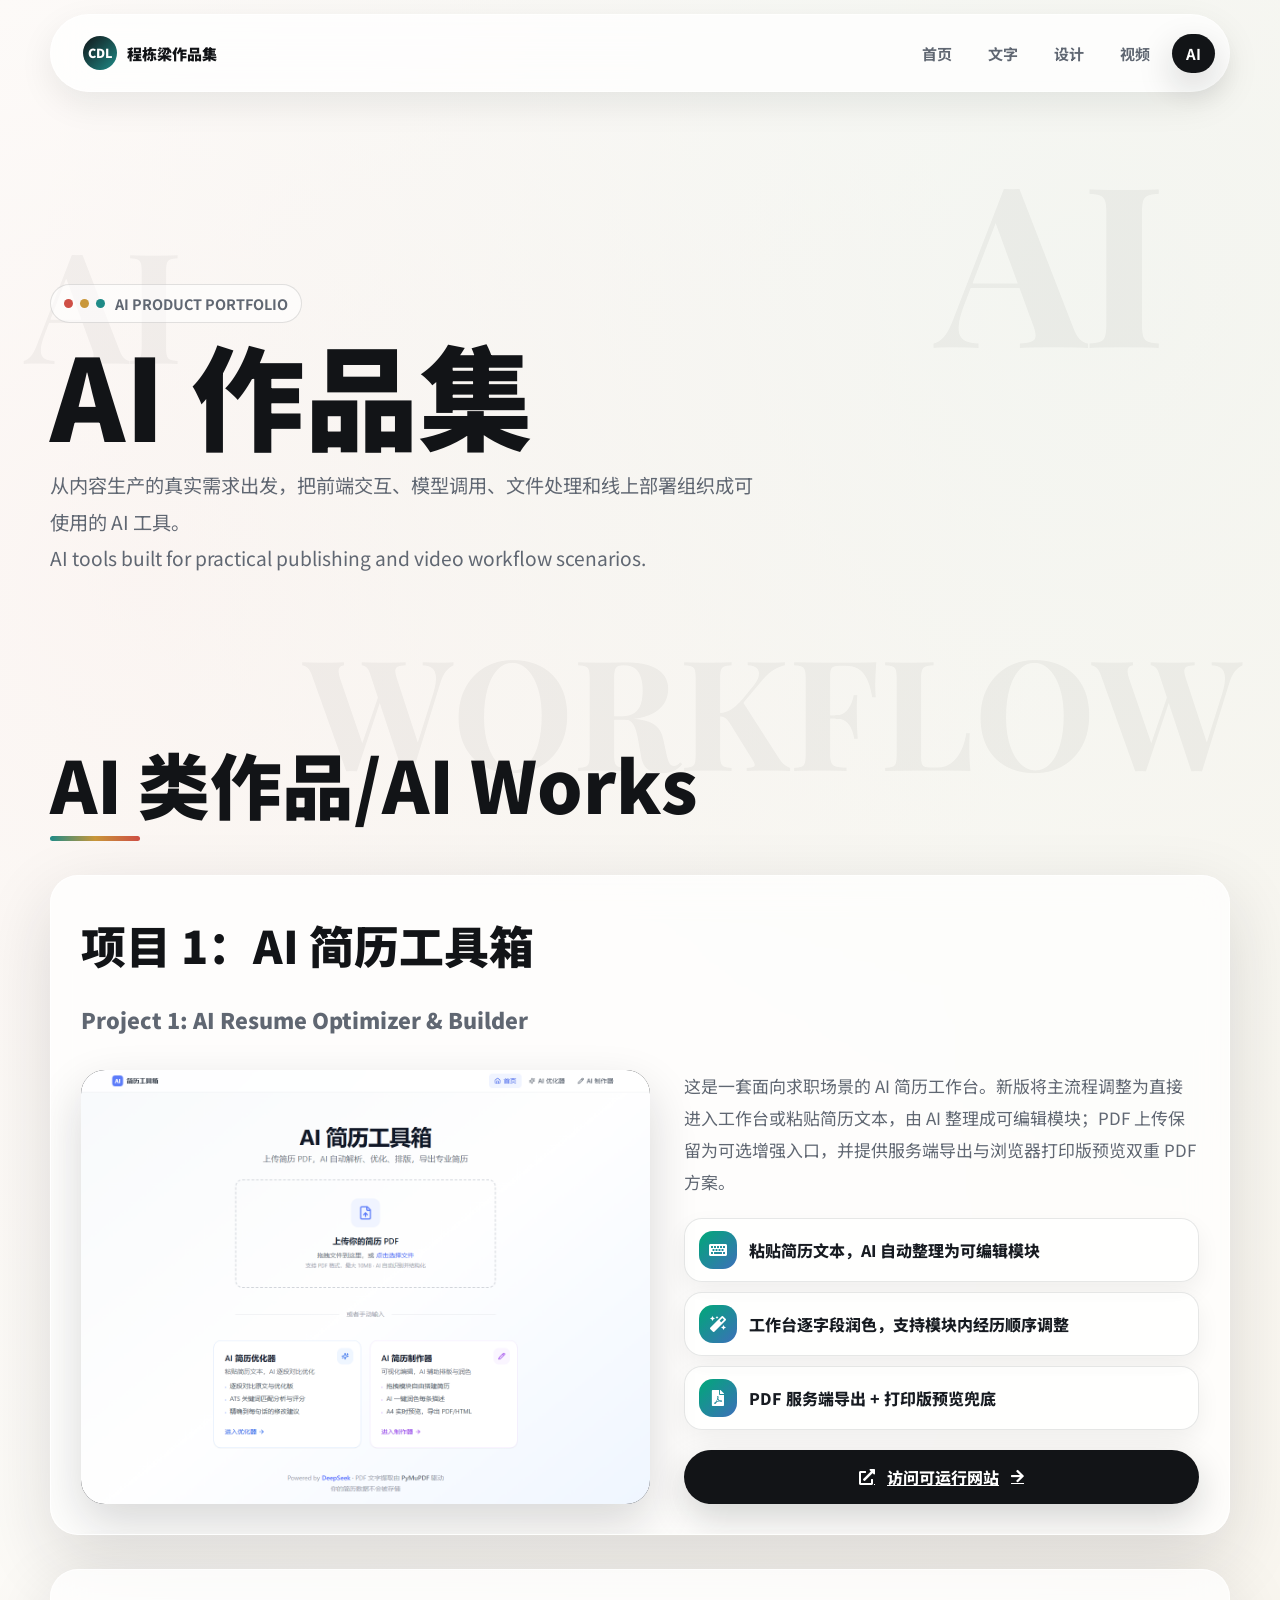
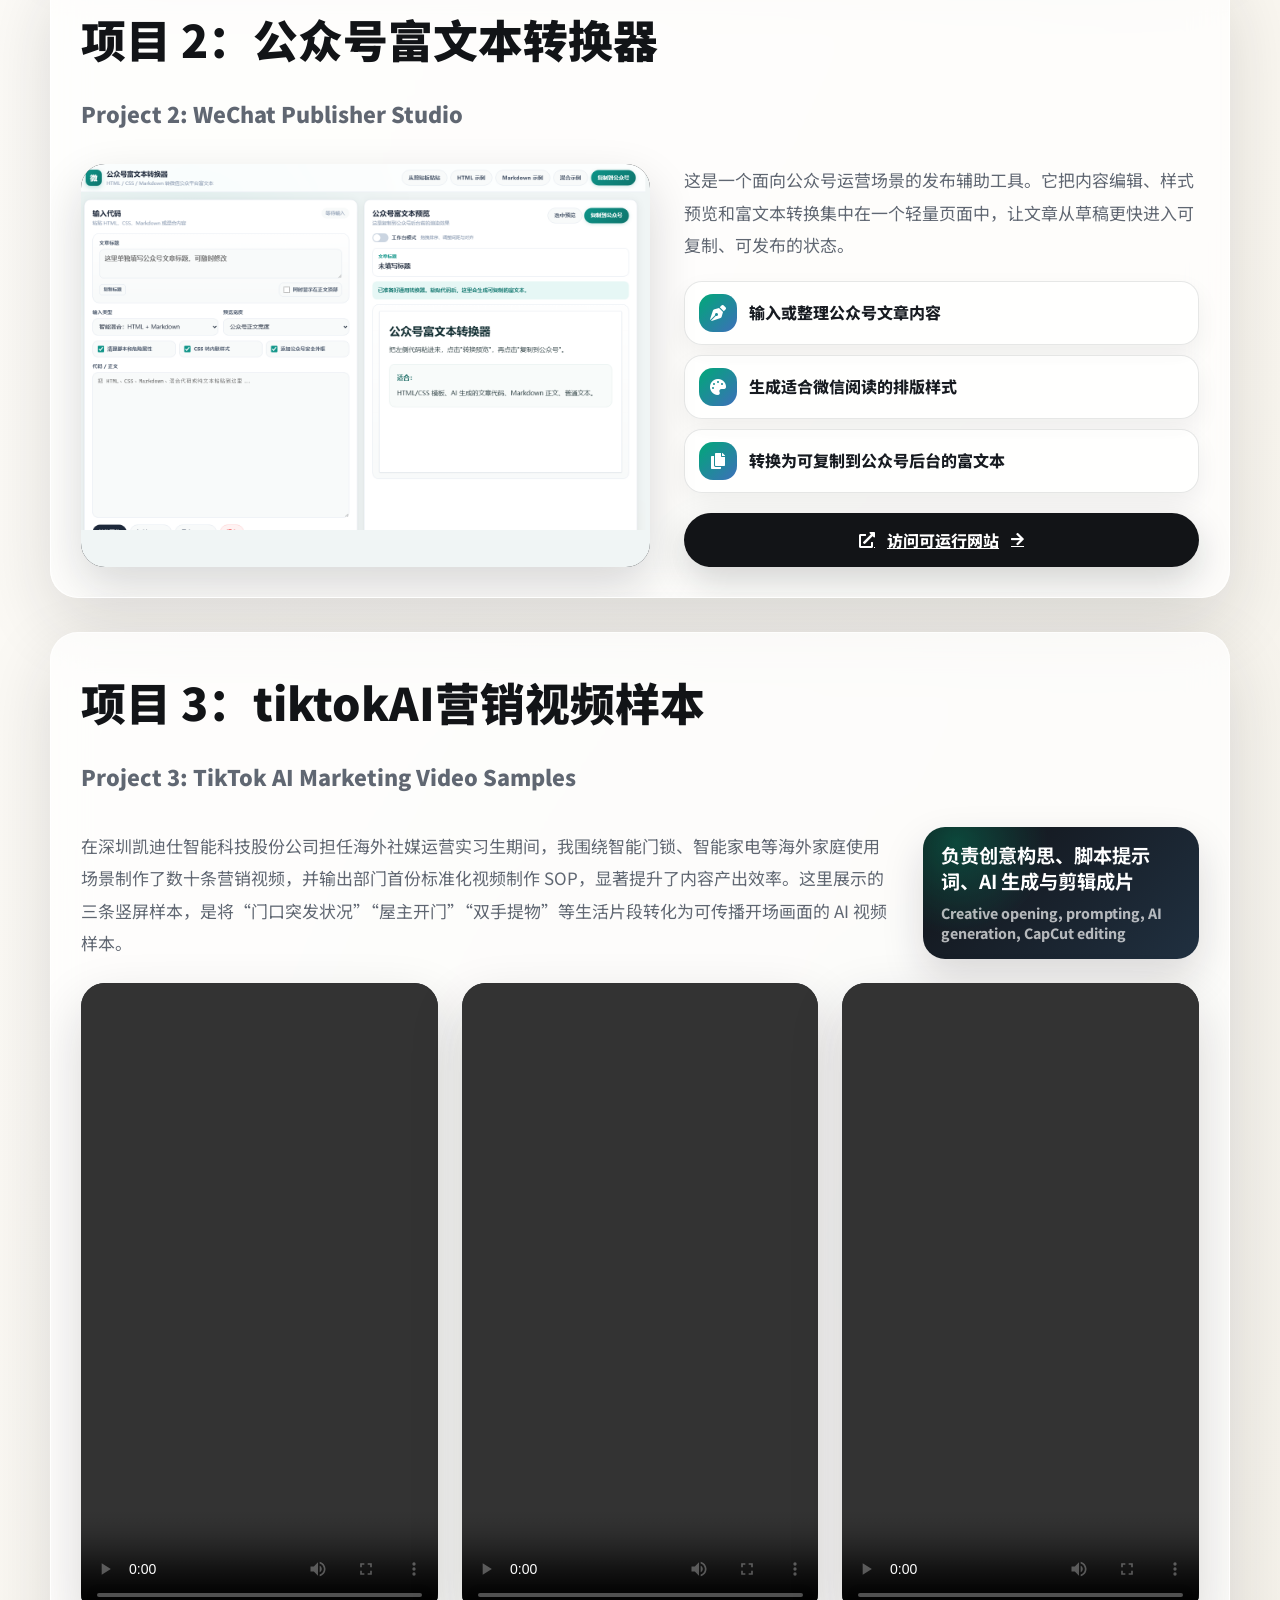
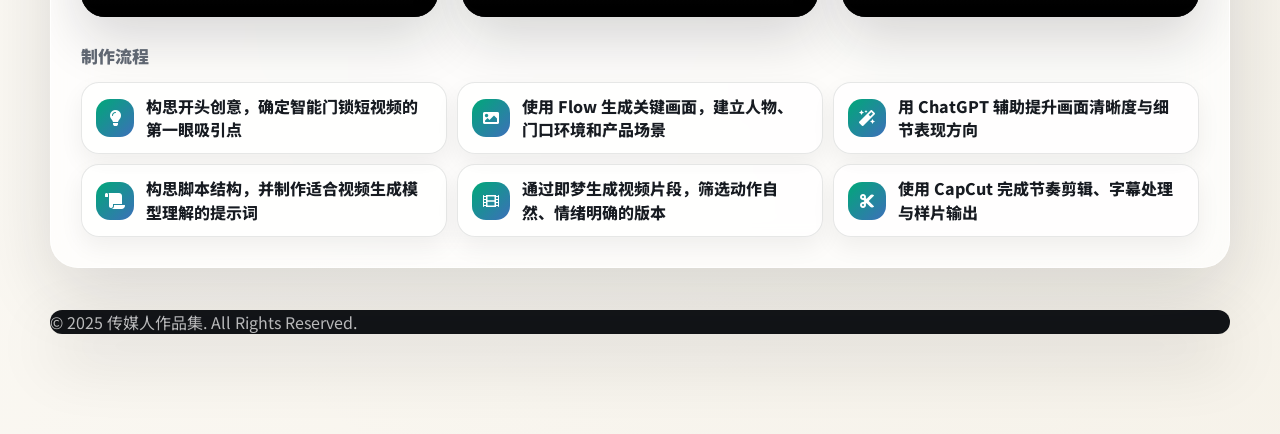
==== ai.html @ f60e3b19 "Update AI resume portfolio copy" ====
<!DOCTYPE html>
<html lang="zh-CN">
<head>
    <meta charset="UTF-8">
    <meta name="viewport" content="width=device-width, initial-scale=1.0">
    <title>AI 作品集 | 程栋梁作品集</title>
    <link rel="preconnect" href="https://fonts.googleapis.com">
    <link rel="preconnect" href="https://fonts.gstatic.com" crossorigin>
    <link href="https://fonts.googleapis.com/css2?family=Noto+Sans+SC:wght@400;500;700;900&family=Playfair+Display:wght@600;700&display=swap" rel="stylesheet">
    <link rel="stylesheet" href="https://cdnjs.cloudflare.com/ajax/libs/font-awesome/5.15.3/css/all.min.css">
    <link rel="stylesheet" href="portfolio-refresh.css">
    <style>
        html {
            overflow-x: hidden;
        }

        body.ai-trend {
            --accent-1: #00a878;
            --accent-2: #3d6fba;
            --accent-3: #c9973a;
            --trend-a: rgba(0,168,120,0.22);
            --trend-b: rgba(61,111,186,0.22);
            --trend-c: rgba(201,151,58,0.18);
            margin: 0;
            overflow-x: hidden;
        }

        body.ai-trend .trend-nav .brand i,
        body.ai-trend .project:after,
        body.ai-trend h3:before,
        body.ai-trend .project-link:hover {
            background: linear-gradient(135deg, var(--accent-1), var(--accent-2));
        }

        .scroll-progress {
            position: fixed;
            top: 0;
            left: 0;
            z-index: 200;
            width: 0;
            height: 4px;
            background: linear-gradient(90deg, var(--accent-1), var(--accent-3), var(--accent-2));
            box-shadow: 0 0 18px rgba(0,168,120,0.32);
        }

        .floating-element {
            position: fixed;
            z-index: -1;
            color: rgba(17,19,24,0.045);
            font-family: "Playfair Display", serif;
            font-size: clamp(4rem, 12vw, 10rem);
            font-weight: 700;
            letter-spacing: 0;
            pointer-events: none;
        }

        .floating-element.fe-1 {
            left: 2vw;
            top: 22vh;
        }

        .floating-element.fe-2 {
            right: 3vw;
            bottom: 10vh;
        }

        .fade-in,
        .ai-overview {
            opacity: 0;
            transform: translateY(22px);
            transition: opacity 0.65s ease, transform 0.65s cubic-bezier(.2,.8,.2,1);
        }

        .fade-in.is-visible,
        .ai-overview.is-visible {
            opacity: 1;
            transform: translateY(0);
        }

        body.ai-trend header {
            position: relative;
            display: grid;
            grid-template-columns: minmax(0, 1fr);
            align-items: end;
            gap: clamp(22px, 4vw, 44px);
        }

        body.ai-trend header:after {
            content: "AI";
            position: absolute;
            right: clamp(24px, 5vw, 76px);
            top: clamp(18px, 4vw, 52px);
            color: rgba(255,255,255,0.08);
            font-family: "Playfair Display", serif;
            font-size: clamp(6rem, 18vw, 14rem);
            font-weight: 700;
            line-height: 1;
            pointer-events: none;
        }

        .home-link {
            display: inline-flex;
            align-items: center;
            gap: 9px;
            margin-bottom: 22px;
            padding: 10px 14px;
            border-radius: 999px;
            color: white;
            background: rgba(255,255,255,0.14);
            text-decoration: none;
            font-weight: 700;
            transition: transform 0.22s ease, background 0.22s ease;
        }

        .home-link:hover {
            transform: translateY(-2px);
            background: rgba(255,255,255,0.22);
        }

        .ai-badge {
            display: inline-flex;
            width: fit-content;
            align-items: center;
            gap: 10px;
            margin-bottom: 18px;
            padding: 10px 14px;
            border-radius: 999px;
            color: #111318;
            background: linear-gradient(135deg, #ffffff, #f1ede4);
            font-weight: 900;
            letter-spacing: 0;
        }

        body.ai-trend .subtitle {
            max-width: 760px;
            color: rgba(255,255,255,0.78);
            font-size: clamp(1rem, 1.8vw, 1.18rem);
            line-height: 1.85;
        }

        .ai-overview {
            margin-bottom: 34px;
        }

        .ai-overview p {
            max-width: 920px;
            margin: 0 auto;
            color: #535b68;
            font-size: clamp(1rem, 1.6vw, 1.14rem);
            line-height: 1.9;
            text-align: center;
        }

        body.ai-trend .project {
            padding: clamp(18px, 3vw, 30px);
        }

        .ai-project-layout {
            display: grid;
            grid-template-columns: minmax(0, 1.05fr) minmax(320px, 0.95fr);
            gap: clamp(20px, 3vw, 34px);
            align-items: stretch;
        }

        .ai-preview {
            position: relative;
            min-height: 360px;
            overflow: hidden;
            border-radius: 24px;
            background: #111318;
            box-shadow: 0 20px 48px rgba(17,19,24,0.16);
        }

        .ai-preview img {
            width: 100%;
            height: 100%;
            min-height: 360px;
            object-fit: cover;
            object-position: top center;
            transition: transform 0.7s ease;
        }

        .ai-preview:hover img {
            transform: scale(1.04);
        }

        .ai-detail {
            display: flex;
            flex-direction: column;
            justify-content: space-between;
            gap: 20px;
            min-width: 0;
        }

        .ai-detail p {
            margin: 0;
            color: #535b68;
            line-height: 1.9;
        }

        .workflow-grid {
            display: grid;
            gap: 10px;
        }

        .workflow-step {
            display: grid;
            grid-template-columns: 38px minmax(0, 1fr);
            gap: 12px;
            align-items: center;
            padding: 12px 14px;
            border: 1px solid rgba(17,19,24,0.1);
            border-radius: 18px;
            background: rgba(255,255,255,0.72);
            box-shadow: 0 10px 24px rgba(17,19,24,0.06);
        }

        .workflow-step i {
            display: grid;
            place-items: center;
            width: 38px;
            height: 38px;
            border-radius: 14px;
            color: white;
            background: linear-gradient(135deg, var(--accent-1), var(--accent-2));
        }

        .workflow-step span {
            color: #171B21;
            font-weight: 800;
            line-height: 1.45;
        }

        .ai-video-project {
            overflow: hidden;
        }

        .ai-video-intro {
            display: grid;
            grid-template-columns: minmax(0, 1fr) minmax(260px, 0.34fr);
            gap: clamp(18px, 3vw, 30px);
            align-items: end;
            margin-bottom: 24px;
        }

        .ai-video-intro p {
            margin: 0;
            max-width: 860px;
            color: #535b68;
            line-height: 1.9;
        }

        .ai-video-role {
            padding: 16px 18px;
            border-radius: 22px;
            color: white;
            background:
                radial-gradient(circle at 12% 12%, rgba(0,168,120,0.34), transparent 34%),
                linear-gradient(135deg, #111318, #203040);
            box-shadow: 0 18px 42px rgba(17,19,24,0.15);
        }

        .ai-video-role strong,
        .ai-video-role span {
            display: block;
        }

        .ai-video-role strong {
            font-size: 1.2rem;
            line-height: 1.35;
        }

        .ai-video-role span {
            margin-top: 8px;
            color: rgba(255,255,255,0.68);
            font-size: 0.88rem;
            font-weight: 800;
        }

        .ai-video-showcase {
            display: grid;
            grid-template-columns: repeat(3, minmax(0, 1fr));
            gap: clamp(14px, 2.4vw, 24px);
            margin: 20px 0 26px;
        }

        .ai-video-card {
            min-width: 0;
        }

        .ai-video-frame {
            position: relative;
            display: block;
            aspect-ratio: 9 / 16;
            overflow: hidden;
            border-radius: 24px;
            background: #111318;
            box-shadow: 0 22px 54px rgba(17,19,24,0.16);
        }

        .ai-video-frame img,
        .ai-video-frame video {
            width: 100%;
            height: 100%;
            object-fit: cover;
            transition: transform 0.7s ease;
        }

        .ai-video-frame:hover img,
        .ai-video-frame:hover video {
            transform: scale(1.04);
        }

        .ai-video-frame video {
            display: block;
            cursor: pointer;
        }

        .ai-video-frame video::-webkit-media-controls {
            z-index: 2;
        }


        .ai-process-title {
            margin: 6px 0 14px;
            color: #111318;
            font-size: 1.15rem;
            font-weight: 900;
        }

        .ai-process-grid {
            grid-template-columns: repeat(3, minmax(0, 1fr));
        }

        .ai-actions {
            display: grid;
            grid-template-columns: minmax(0, 1fr);
            gap: 12px;
        }

        body.ai-trend .project-link {
            position: relative;
            display: inline-flex;
            align-items: center;
            justify-content: center;
            gap: 12px;
            width: 100%;
            min-height: 58px;
            margin: 0;
            overflow: hidden;
            border-radius: 18px;
            color: white;
            background:
                linear-gradient(135deg, rgba(0,168,120,0.98), rgba(61,111,186,0.98)),
                radial-gradient(circle at 16% 0%, rgba(255,255,255,0.28), transparent 34%);
            box-shadow: 0 18px 36px rgba(0,168,120,0.18), 0 10px 24px rgba(61,111,186,0.16);
            font-size: 1rem;
            font-weight: 900;
            letter-spacing: 0;
            text-align: center;
            transition: transform 0.24s ease, box-shadow 0.24s ease, filter 0.24s ease;
        }

        body.ai-trend .project-link:before {
            content: "";
            position: absolute;
            inset: 0;
            background: linear-gradient(90deg, transparent, rgba(255,255,255,0.28), transparent);
            transform: translateX(-120%);
            transition: transform 0.5s ease;
        }

        body.ai-trend .project-link:after {
            content: "\f061";
            position: relative;
            z-index: 1;
            font-family: "Font Awesome 5 Free";
            font-weight: 900;
            font-size: 0.92rem;
            transition: transform 0.24s ease;
        }

        body.ai-trend .project-link i,
        body.ai-trend .project-link span {
            position: relative;
            z-index: 1;
        }

        body.ai-trend .project-link:hover {
            color: white;
            filter: saturate(1.08);
            transform: translateY(-3px);
            box-shadow: 0 22px 44px rgba(0,168,120,0.22), 0 14px 30px rgba(61,111,186,0.2);
        }

        body.ai-trend .project-link:hover:before {
            transform: translateX(120%);
        }

        body.ai-trend .project-link:hover:after {
            transform: translateX(4px);
        }

        body.ai-trend footer {
            margin-bottom: 28px;
        }

        @media (max-width: 980px) {
            body.ai-trend header,
            .ai-project-layout {
                grid-template-columns: 1fr;
            }

            .ai-actions {
                grid-template-columns: 1fr;
            }

            .ai-video-intro,
            .ai-process-grid {
                grid-template-columns: 1fr;
            }
        }

        @media (max-width: 640px) {
            .ai-preview,
            .ai-preview img {
                min-height: 280px;
            }

            .ai-video-showcase {
                grid-template-columns: 1fr;
            }

            .ai-video-frame {
                max-height: 560px;
            }

            .workflow-step {
                grid-template-columns: 34px minmax(0, 1fr);
            }

            .workflow-step i {
                width: 34px;
                height: 34px;
            }
        }
    </style>
</head>
<body class="trend-page ai-trend">
    <div class="scroll-progress"></div>
    <nav class="trend-nav" aria-label="作品分类导航">
        <a class="brand" href="index.html"><i>CDL</i><span>程栋梁作品集</span></a>
        <div class="links">
            <a href="index.html">首页</a>
            <a href="text.html">文字</a>
            <a href="design.html">设计</a>
            <a href="video.html">视频</a>
            <a class="active" href="ai.html">AI</a>
        </div>
    </nav>

    <span class="floating-element fe-1">AI</span>
    <span class="floating-element fe-2">WORKFLOW</span>

    <div class="page-container">
        <header>
            <div>
                <div class="back-to-home">
                    <a href="index.html" class="home-link">
                        <i class="fas fa-home"></i> 返回首页 / Home
                    </a>
                </div>
                <div class="ai-badge"><i class="fas fa-microchip"></i> AI PRODUCT PORTFOLIO</div>
                <h1>AI 作品集</h1>
                <p class="subtitle">
                    从内容生产的真实需求出发，把前端交互、模型调用、文件处理和线上部署组织成可使用的 AI 工具。<br>
                    AI tools built for practical publishing and video workflow scenarios.
                </p>
            </div>
        </header>

        <section class="ai-overview">
            <h2><span class="section-title-cn">AI 类作品</span><span class="section-title-sep">/</span><span class="section-title-en">AI Works</span></h2>
        </section>

        <section aria-label="AI 项目列表">
            <div class="project fade-in">
                <h3>项目 1：AI 简历工具箱<br><span class="english-subtitle">Project 1: AI Resume Optimizer & Builder</span></h3>
                <div class="ai-project-layout">
                    <div class="ai-preview">
                        <img src="assets/ai-resume-preview.png" alt="AI 简历工具箱网页预览">
                    </div>
                    <div class="ai-detail">
                        <p>
                            这是一套面向求职场景的 AI 简历工作台。新版将主流程调整为直接进入工作台或粘贴简历文本，由 AI 整理成可编辑模块；PDF 上传保留为可选增强入口，并提供服务端导出与浏览器打印版预览双重 PDF 方案。
                        </p>
                        <div class="workflow-grid">
                            <div class="workflow-step"><i class="fas fa-keyboard"></i><span>粘贴简历文本，AI 自动整理为可编辑模块</span></div>
                            <div class="workflow-step"><i class="fas fa-magic"></i><span>工作台逐字段润色，支持模块内经历顺序调整</span></div>
                            <div class="workflow-step"><i class="fas fa-file-pdf"></i><span>PDF 服务端导出 + 打印版预览兜底</span></div>
                        </div>
                        <div class="ai-actions">
                            <a class="project-link" href="https://ai-resume-optimizer-khaki.vercel.app" target="_blank" rel="noopener noreferrer">
                                <i class="fas fa-external-link-alt"></i> 访问可运行网站
                            </a>
                        </div>
                    </div>
                </div>
            </div>

            <div class="project fade-in">
                <h3>项目 2：公众号富文本转换器<br><span class="english-subtitle">Project 2: WeChat Publisher Studio</span></h3>
                <div class="ai-project-layout">
                    <div class="ai-preview">
                        <img src="assets/ai-wechat-preview.png" alt="公众号富文本转换器网页预览">
                    </div>
                    <div class="ai-detail">
                        <p>
                            这是一个面向公众号运营场景的发布辅助工具。它把内容编辑、样式预览和富文本转换集中在一个轻量页面中，让文章从草稿更快进入可复制、可发布的状态。
                        </p>
                        <div class="workflow-grid">
                            <div class="workflow-step"><i class="fas fa-pen-nib"></i><span>输入或整理公众号文章内容</span></div>
                            <div class="workflow-step"><i class="fas fa-palette"></i><span>生成适合微信阅读的排版样式</span></div>
                            <div class="workflow-step"><i class="fas fa-copy"></i><span>转换为可复制到公众号后台的富文本</span></div>
                        </div>
                        <div class="ai-actions">
                            <a class="project-link" href="https://kchen2897-png.github.io/wechat-publisher-studio/" target="_blank" rel="noopener noreferrer">
                                <i class="fas fa-external-link-alt"></i> 访问可运行网站
                            </a>
                        </div>
                    </div>
                </div>
            </div>

            <div class="project fade-in ai-video-project">
                <h3>项目 3：tiktokAI营销视频样本<br><span class="english-subtitle">Project 3: TikTok AI Marketing Video Samples</span></h3>
                <div class="ai-video-intro">
                    <p>
                        在深圳凯迪仕智能科技股份公司担任海外社媒运营实习生期间，我围绕智能门锁、智能家电等海外家庭使用场景制作了数十条营销视频，并输出部门首份标准化视频制作 SOP，显著提升了内容产出效率。这里展示的三条竖屏样本，是将“门口突发状况”“屋主开门”“双手提物”等生活片段转化为可传播开场画面的 AI 视频样本。
                    </p>
                    <div class="ai-video-role">
                        <strong>负责创意构思、脚本提示词、AI 生成与剪辑成片</strong>
                        <span>Creative opening, prompting, AI generation, CapCut editing</span>
                    </div>
                </div>

                <div class="ai-video-showcase" aria-label="tiktokAI营销视频样本">
                    <div class="ai-video-card">
                        <div class="ai-video-frame">
                            <video src="assets/kadish-ai-video-01.mp4" controls preload="metadata" playsinline></video>
                        </div>
                    </div>
                    <div class="ai-video-card">
                        <div class="ai-video-frame">
                            <video src="assets/kadish-ai-video-02.mp4" controls preload="metadata" playsinline></video>
                        </div>
                    </div>
                    <div class="ai-video-card">
                        <div class="ai-video-frame">
                            <video src="assets/kadish-ai-video-03.mp4" controls preload="metadata" playsinline></video>
                        </div>
                    </div>
                </div>

                <div>
                    <p class="ai-process-title">制作流程</p>
                    <div class="workflow-grid ai-process-grid">
                        <div class="workflow-step"><i class="fas fa-lightbulb"></i><span>构思开头创意，确定智能门锁短视频的第一眼吸引点</span></div>
                        <div class="workflow-step"><i class="fas fa-image"></i><span>使用 Flow 生成关键画面，建立人物、门口环境和产品场景</span></div>
                        <div class="workflow-step"><i class="fas fa-magic"></i><span>用 ChatGPT 辅助提升画面清晰度与细节表现方向</span></div>
                        <div class="workflow-step"><i class="fas fa-scroll"></i><span>构思脚本结构，并制作适合视频生成模型理解的提示词</span></div>
                        <div class="workflow-step"><i class="fas fa-film"></i><span>通过即梦生成视频片段，筛选动作自然、情绪明确的版本</span></div>
                        <div class="workflow-step"><i class="fas fa-cut"></i><span>使用 CapCut 完成节奏剪辑、字幕处理与样片输出</span></div>
                    </div>
                </div>

            </div>
        </section>
        <footer>
            <p>© 2025 传媒人作品集. <span class="english-text">All Rights Reserved.</span></p>
        </footer>
    </div>

    <script>
        /* 一次只允许播放一个视频 */
        (() => {
            const videos = document.querySelectorAll('.ai-video-showcase video');
            videos.forEach(v => {
                v.addEventListener('play', () => {
                    videos.forEach(other => {
                        if (other !== v && !other.paused) other.pause();
                    });
                });
            });
        })();

        const progress = document.querySelector(".scroll-progress");
        const updateProgress = () => {
            const scrollTop = window.scrollY;
            const scrollHeight = document.documentElement.scrollHeight - window.innerHeight;
            const progressWidth = scrollHeight > 0 ? (scrollTop / scrollHeight) * 100 : 0;
            progress.style.width = `${progressWidth}%`;
        };

        const fadeEls = document.querySelectorAll(".fade-in, .ai-overview");
        const observer = new IntersectionObserver((entries) => {
            entries.forEach((entry) => {
                if (entry.isIntersecting) {
                    entry.target.classList.add("is-visible");
                    observer.unobserve(entry.target);
                }
            });
        }, { threshold: 0.12 });

        fadeEls.forEach((el) => observer.observe(el));
        window.addEventListener("scroll", updateProgress, { passive: true });
        updateProgress();
    </script>
</body>
</html>
---- portfolio-refresh.css ----
body.trend-page {
    max-width: none;
    color: #111318;
    background:
        linear-gradient(135deg, rgba(255,255,255,0.88), rgba(246,248,255,0.76)),
        radial-gradient(circle at 8% 10%, var(--trend-a, rgba(255,92,119,0.24)), transparent 30%),
        radial-gradient(circle at 88% 2%, var(--trend-b, rgba(50,196,255,0.22)), transparent 34%),
        radial-gradient(circle at 74% 88%, var(--trend-c, rgba(255,194,71,0.2)), transparent 30%),
        #f5f7fb;
}

body.trend-page * {
    letter-spacing: 0 !important;
}

body.trend-page:before {
    background:
        linear-gradient(rgba(17,19,24,0.045) 1px, transparent 1px),
        linear-gradient(90deg, rgba(17,19,24,0.045) 1px, transparent 1px);
    background-size: 42px 42px;
    opacity: 1;
}

body.design-trend {
    --accent-1: #00d084;
    --accent-2: #8b5cf6;
    --accent-3: #facc15;
    --trend-a: rgba(0,208,132,0.24);
    --trend-b: rgba(139,92,246,0.24);
    --trend-c: rgba(250,204,21,0.19);
}

body.video-trend {
    --accent-1: #38bdf8;
    --accent-2: #f43f5e;
    --accent-3: #a3e635;
    --trend-a: rgba(56,189,248,0.24);
    --trend-b: rgba(244,63,94,0.22);
    --trend-c: rgba(163,230,53,0.18);
}

body.trend-page .page-container {
    width: min(1520px, calc(100% - clamp(20px, 3vw, 42px)));
    margin: 0 auto;
    padding: 0 0 72px;
}

.trend-nav {
    position: sticky;
    top: 14px;
    z-index: 100;
    width: min(1520px, calc(100% - clamp(20px, 3vw, 42px)));
    margin: 14px auto 0;
    display: flex;
    align-items: center;
    justify-content: space-between;
    gap: 14px;
    padding: 12px 14px;
    border: 1px solid rgba(255,255,255,0.68);
    border-radius: 24px;
    background: rgba(255,255,255,0.68);
    backdrop-filter: blur(18px);
    box-shadow: 0 18px 46px rgba(17,19,24,0.12);
}

.trend-nav .brand {
    display: inline-flex;
    align-items: center;
    gap: 10px;
    font-weight: 700;
    color: #111318;
}

.trend-nav .brand i {
    display: grid;
    place-items: center;
    width: 34px;
    height: 34px;
    border-radius: 12px;
    color: white;
    background: linear-gradient(135deg, var(--accent-1, #ff5c77), var(--accent-2, #32c4ff));
}

.trend-nav .links {
    display: flex;
    flex-wrap: wrap;
    justify-content: flex-end;
    gap: 8px;
}

.trend-nav a {
    padding: 9px 13px;
    border-radius: 999px;
    color: #535b68;
    font-weight: 700;
    text-decoration: none;
    transition: all 0.22s ease;
}

.trend-nav a:hover,
.trend-nav a.active {
    color: white;
    background: #111318;
    box-shadow: 0 10px 24px rgba(17,19,24,0.16);
}

body.trend-page header {
    margin: 28px 0 52px;
    padding: clamp(54px, 8vw, 96px) clamp(22px, 5vw, 72px);
    overflow: hidden;
    text-align: left;
    border: 0;
    border-radius: 34px;
    background:
        linear-gradient(135deg, rgba(17,19,24,0.92), rgba(30,40,62,0.9)),
        radial-gradient(circle at 86% 20%, var(--accent-2, rgba(50,196,255,0.6)), transparent 28%);
    box-shadow: 0 30px 90px rgba(17,19,24,0.2);
}

body.trend-page header:before {
    height: 100%;
    background: linear-gradient(90deg, var(--accent-1, #ff5c77), var(--accent-3, #ffc247), var(--accent-2, #32c4ff));
    opacity: 0.14;
}

body.trend-page h1 {
    max-width: 900px;
    margin: 0 0 20px;
    color: white;
    font-size: clamp(3rem, 8vw, 6.8rem);
    line-height: 0.98;
    letter-spacing: 0;
    text-shadow: none;
}

body.trend-page h1:after {
    left: 0;
    bottom: -16px;
    transform: none;
    width: 170px;
    height: 6px;
    background: linear-gradient(90deg, var(--accent-1, #ff5c77), var(--accent-3, #ffc247), var(--accent-2, #32c4ff));
}

body.trend-page .subtitle {
    max-width: 760px;
    margin-top: 34px;
    color: rgba(255,255,255,0.78);
    font-size: clamp(1rem, 2vw, 1.32rem);
    letter-spacing: 0;
}

body.trend-page .subtitle:before,
body.trend-page .subtitle:after {
    display: none;
}

body.trend-page .press-badge,
body.trend-page .design-badge {
    color: #111318;
    border: 0;
    border-radius: 999px;
    background: white;
    box-shadow: none;
    letter-spacing: 0;
}

body.trend-page .back-to-home {
    display: none;
}

body.trend-page h2 {
    margin: 56px 0 28px;
    color: #111318;
    border: 0;
    font-size: clamp(2rem, 5vw, 4.2rem);
    line-height: 1;
    letter-spacing: 0;
    text-align: left;
}

body.trend-page h2:before {
    display: none;
}

body.trend-page h2:after {
    content: "";
    display: block;
    width: 110px;
    height: 6px;
    margin-top: 18px;
    border-radius: 999px;
    background: linear-gradient(90deg, var(--accent-1, #ff5c77), var(--accent-2, #32c4ff));
}

body.trend-page .content-section {
    padding: 0;
}

body.trend-page .project,
body.trend-page .emphasized-paragraph {
    margin-bottom: 34px;
    padding: clamp(22px, 4vw, 42px);
    border: 1px solid rgba(255,255,255,0.76);
    border-top: 0;
    border-radius: 30px;
    background: rgba(255,255,255,0.78);
    backdrop-filter: blur(18px);
    box-shadow: 0 24px 60px rgba(17,19,24,0.11);
}

body.trend-page .project:hover,
body.trend-page .emphasized-paragraph:hover {
    transform: translateY(-6px);
    box-shadow: 0 32px 90px rgba(17,19,24,0.16);
}

body.trend-page .project:after {
    width: 180px;
    height: 180px;
    background: linear-gradient(135deg, var(--accent-1, #ff5c77), var(--accent-2, #32c4ff));
    opacity: 0.1;
    border-radius: 0 0 0 100%;
    clip-path: none;
}

body.trend-page h3 {
    margin: 6px 0 28px;
    padding-left: 0;
    color: #111318;
    font-size: clamp(1.7rem, 3.5vw, 3rem);
    letter-spacing: 0;
}

body.trend-page h3:before {
    display: none;
}

body.trend-page h4,
body.trend-page h5,
body.trend-page h6,
body.trend-page .process-title {
    letter-spacing: 0;
}

body.trend-page .english-subtitle {
    color: #667085;
    font-size: clamp(1rem, 2vw, 1.35rem);
    letter-spacing: 0;
}

body.trend-page .project-showcase {
    display: grid;
    grid-template-columns: minmax(0, 1fr) auto;
    align-items: end;
    gap: 18px;
    padding: 18px;
    border-radius: 24px;
    background: #111318;
}

body.trend-page .project-image-container {
    border-radius: 20px;
    border: 0;
    box-shadow: none;
    background: transparent;
}

body.trend-page .project-showcase img,
body.trend-page .content-image {
    border-radius: 20px;
}

body.trend-page .project-link,
body.trend-page .image-view-original-link {
    border: 0;
    border-radius: 999px;
    color: #111318;
    background: white;
    box-shadow: 0 14px 28px rgba(0,0,0,0.16);
    white-space: nowrap;
}

body.trend-page .project-link:hover,
body.trend-page .image-view-original-link:hover {
    color: white;
    background: linear-gradient(135deg, var(--accent-1, #ff5c77), var(--accent-2, #32c4ff));
}

body.design-trend .project-showcase {
    position: relative;
    grid-template-columns: minmax(0, 1.45fr) minmax(300px, 0.55fr);
    align-items: stretch;
    gap: clamp(18px, 3vw, 34px);
    min-height: 360px;
    padding: clamp(16px, 2.4vw, 30px);
    overflow: hidden;
    border-radius: 32px;
    background:
        radial-gradient(circle at 10% 12%, rgba(0,208,132,0.36), transparent 26%),
        radial-gradient(circle at 92% 10%, rgba(139,92,246,0.34), transparent 30%),
        linear-gradient(135deg, #0f172a, #111827 56%, #0b1020);
    box-shadow: inset 0 1px 0 rgba(255,255,255,0.14), 0 28px 72px rgba(17,19,24,0.18);
}

body.design-trend .project-showcase:before {
    content: "";
    position: absolute;
    inset: 18px;
    border: 1px solid rgba(255,255,255,0.1);
    border-radius: 25px;
    background:
        linear-gradient(rgba(255,255,255,0.05) 1px, transparent 1px),
        linear-gradient(90deg, rgba(255,255,255,0.05) 1px, transparent 1px);
    background-size: 32px 32px;
    pointer-events: none;
    mask-image: linear-gradient(90deg, rgba(0,0,0,0.86), rgba(0,0,0,0.22));
}

body.design-trend .project-showcase:after {
    content: "VISUAL";
    position: absolute;
    right: clamp(18px, 4vw, 48px);
    top: clamp(18px, 4vw, 44px);
    color: rgba(255,255,255,0.06);
    font-family: 'Playfair Display', serif;
    font-size: clamp(3.3rem, 8vw, 7.6rem);
    font-weight: 700;
    line-height: 1;
    pointer-events: none;
}

body.design-trend .project-image-container {
    position: relative;
    z-index: 1;
    align-self: center;
    padding: 14px;
    border-radius: 24px;
    background:
        linear-gradient(135deg, rgba(255,255,255,0.95), rgba(255,255,255,0.72)),
        linear-gradient(135deg, var(--accent-1), var(--accent-2));
    box-shadow: 0 28px 62px rgba(0,0,0,0.35);
    transform: rotate(-1deg);
}

body.design-trend .project-image-container:hover {
    transform: translateY(-5px) rotate(0deg);
}

body.design-trend .project-showcase img {
    width: 100%;
    max-height: 430px;
    object-fit: contain;
    border-radius: 18px;
    box-shadow: 0 12px 26px rgba(17,19,24,0.14);
}

body.design-trend .project-link-container {
    position: relative;
    z-index: 1;
    display: flex;
    min-height: 100%;
    flex-direction: column;
    justify-content: flex-end;
    gap: 16px;
    padding: clamp(8px, 2vw, 18px);
}

body.design-trend .project-link-container:before {
    content: "设计成稿预览";
    display: block;
    max-width: 300px;
    color: white;
    font-size: clamp(1.7rem, 3vw, 2.7rem);
    line-height: 1.08;
    font-weight: 800;
}

body.design-trend .project-link-container:after {
    content: "以品牌信息、场景图像与版式秩序构建视觉传播重点。";
    display: block;
    max-width: 320px;
    margin-bottom: 8px;
    color: rgba(255,255,255,0.66);
    font-size: 0.98rem;
    line-height: 1.7;
}

body.design-trend .project-link {
    display: inline-flex;
    align-items: center;
    justify-content: center;
    gap: 10px;
    min-height: 58px;
    padding: 15px 22px;
    border-radius: 18px;
    color: #111318;
    background: white;
    box-shadow: 0 18px 40px rgba(0,0,0,0.25);
    white-space: normal;
    text-align: center;
    font-weight: 800;
}

body.design-trend .project-showcase:has(.gallery) {
    display: block;
    min-height: auto;
    padding: clamp(18px, 3vw, 36px);
}

body.design-trend .project-showcase.poster-showcase {
    display: block;
    min-height: auto;
    padding: clamp(18px, 3vw, 36px);
}

body.design-trend .project-showcase:has(.gallery):after {
    content: "GALLERY";
}

body.design-trend .project-showcase.poster-showcase:after {
    content: "GALLERY";
}

body.design-trend .gallery-controls {
    position: relative;
    z-index: 2;
    display: flex;
    align-items: center;
    justify-content: space-between;
    gap: 14px;
    margin-bottom: 18px;
}

body.design-trend .gallery-control-title {
    display: inline-flex;
    align-items: center;
    gap: 9px;
    color: rgba(255,255,255,0.82);
    font-size: 0.92rem;
    font-weight: 800;
}

body.design-trend .gallery-control-title:before {
    content: "";
    width: 9px;
    height: 9px;
    border-radius: 999px;
    background: var(--accent-1);
    box-shadow: 16px 0 0 var(--accent-2), 32px 0 0 var(--accent-3);
}

body.design-trend .gallery-buttons {
    display: inline-flex;
    gap: 8px;
}

body.design-trend .gallery-buttons button {
    display: grid;
    place-items: center;
    width: 42px;
    height: 42px;
    border: 1px solid rgba(255,255,255,0.18);
    border-radius: 14px;
    color: white;
    background: rgba(255,255,255,0.11);
    box-shadow: 0 12px 26px rgba(0,0,0,0.18);
    cursor: pointer;
    transition: transform 0.2s ease, background 0.2s ease;
}

body.design-trend .gallery-buttons button:hover {
    transform: translateY(-2px);
    background: rgba(255,255,255,0.2);
}

body.design-trend .project-showcase:has(.gallery) .image-container {
    position: relative;
    z-index: 1;
}

body.design-trend .project-showcase:has(.gallery) img {
    max-height: none;
    object-fit: contain;
}

body.design-trend .gallery {
    position: relative;
    z-index: 1;
    display: flex;
    gap: clamp(16px, 2.4vw, 26px);
    margin: 0;
    padding: 4px 4px 20px;
    overflow-x: auto;
    overflow-y: hidden;
    scroll-behavior: smooth;
    scroll-snap-type: x mandatory;
    scrollbar-width: thin;
    scrollbar-color: rgba(255,255,255,0.48) rgba(255,255,255,0.08);
}

body.design-trend .gallery-row {
    display: contents;
}

body.design-trend .gallery-item {
    display: flex;
    min-width: 0;
    overflow: hidden;
    flex: 0 0 clamp(300px, 37vw, 460px);
    flex-direction: column;
    border: 1px solid rgba(255,255,255,0.22);
    border-radius: 24px;
    background: rgba(255,255,255,0.92);
    box-shadow: 0 22px 48px rgba(0,0,0,0.22);
    scroll-snap-align: start;
    cursor: pointer;
    transition: transform 0.25s ease, box-shadow 0.25s ease, flex-basis 0.28s ease;
}

body.design-trend .gallery-item:hover,
body.design-trend .gallery-item.is-open {
    transform: translateY(-6px);
    box-shadow: 0 30px 72px rgba(0,0,0,0.28);
}

body.design-trend .gallery-item.wide {
    flex-basis: clamp(420px, 54vw, 640px);
    grid-column: auto;
    width: auto;
}

body.design-trend .gallery-item.square {
    flex-basis: clamp(280px, 30vw, 380px);
    grid-column: auto;
    width: auto;
}

body.design-trend .gallery-item .image-container {
    display: grid;
    place-items: center;
    width: 100%;
    padding: 14px;
    overflow: visible;
    background:
        linear-gradient(135deg, rgba(250,250,250,0.98), rgba(235,239,246,0.92)),
        linear-gradient(rgba(17,19,24,0.035) 1px, transparent 1px),
        linear-gradient(90deg, rgba(17,19,24,0.035) 1px, transparent 1px);
    background-size: auto, 22px 22px, 22px 22px;
}

body.design-trend .gallery-item.wide .image-container,
body.design-trend .gallery-item.square .image-container {
    padding-top: 14px;
}

body.design-trend .gallery-item.wide .image-container {
    min-height: 190px;
}

body.design-trend .gallery-item.square .image-container {
    min-height: 330px;
}

body.design-trend .gallery-item .image-container img {
    position: static;
    width: 100%;
    height: auto;
    max-height: none;
    object-fit: contain;
    object-position: center;
    border-radius: 14px;
    box-shadow: 0 10px 24px rgba(17,19,24,0.12);
}

body.design-trend .gallery-item.wide .image-container img {
    max-height: 210px;
}

body.design-trend .gallery-item.square .image-container img {
    max-height: 360px;
}

body.design-trend .gallery-item:hover img {
    transform: none;
}

body.design-trend .gallery-caption {
    flex: 1;
    padding: 18px;
    background: white;
    transition: padding 0.25s ease;
}

body.design-trend .gallery-caption h4 {
    margin: 0 0 8px;
    color: #111318;
    font-size: 1.02rem;
    line-height: 1.35;
}

body.design-trend .gallery-caption h4:after {
    display: none;
}

body.design-trend .gallery-caption p {
    margin: 0;
    color: #5b6472;
    font-size: 0.9rem;
    line-height: 1.65;
    max-height: 0;
    overflow: hidden;
    opacity: 0;
    transition: max-height 0.28s ease, opacity 0.24s ease;
}

body.design-trend .gallery-item:hover .gallery-caption p,
body.design-trend .gallery-item.is-open .gallery-caption p {
    max-height: 220px;
    opacity: 1;
}

body.design-trend .poster-viewer {
    position: relative;
    z-index: 1;
    display: grid;
    grid-template-columns: 1fr;
    align-items: stretch;
    gap: clamp(14px, 1.8vw, 22px);
}

body.design-trend .poster-stage {
    position: relative;
    display: grid;
    grid-template-rows: minmax(0, 1fr);
    align-content: center;
    min-height: auto;
    padding: clamp(8px, 1.2vw, 14px);
    overflow: hidden;
    border-radius: 28px;
    background:
        linear-gradient(135deg, rgba(255,255,255,0.98), rgba(237,242,247,0.94)),
        linear-gradient(rgba(17,19,24,0.04) 1px, transparent 1px),
        linear-gradient(90deg, rgba(17,19,24,0.04) 1px, transparent 1px);
    background-size: auto, 28px 28px, 28px 28px;
    box-shadow: 0 28px 70px rgba(0,0,0,0.3);
}

body.design-trend .poster-stage.is-wide {
    align-self: center;
}

body.design-trend .poster-stage.is-mural-wide {
    grid-template-rows: minmax(0, 1fr);
    align-content: center;
    align-self: center;
    min-height: auto;
}

body.design-trend .poster-stage.is-tall,
body.design-trend .poster-stage.is-square {
    min-height: clamp(460px, 54vw, 660px);
}

body.design-trend .poster-stage:before {
    content: "";
    position: absolute;
    inset: 8px;
    border: 1px solid rgba(17,19,24,0.08);
    border-radius: 22px;
    pointer-events: none;
}

body.design-trend .poster-stage-top {
    position: relative;
    z-index: 2;
    display: none;
    align-items: center;
    justify-content: space-between;
    gap: 14px;
    margin-bottom: 12px;
    color: #475569;
    font-size: 0.84rem;
    font-weight: 800;
}

body.design-trend .poster-stage-top span:first-child {
    display: inline-grid;
    place-items: center;
    min-width: 42px;
    height: 32px;
    border-radius: 999px;
    color: white;
    background: #111318;
}

body.design-trend .poster-artboard {
    position: relative;
    z-index: 1;
    display: grid;
    place-items: center;
    justify-self: center;
    width: 100%;
    min-height: 0;
    padding: clamp(4px, 0.8vw, 10px);
    border-radius: 20px;
    background: rgba(255,255,255,0.28);
    box-shadow: inset 0 0 0 1px rgba(17,19,24,0.04);
}

body.design-trend .poster-stage.is-wide .poster-artboard {
    aspect-ratio: var(--poster-ratio, 16 / 7);
}

body.design-trend .poster-stage.is-ultrawide .poster-artboard {
    aspect-ratio: var(--poster-ratio, 18 / 5);
}

body.design-trend .poster-stage.is-mural-wide .poster-artboard {
    align-self: center;
    width: 100%;
    aspect-ratio: var(--poster-ratio, 4 / 1);
}

body.design-trend .poster-stage.is-square .poster-artboard {
    width: min(100%, 760px);
    aspect-ratio: var(--poster-ratio, 1 / 1);
}

body.design-trend .poster-stage.is-tall .poster-artboard {
    width: min(100%, 620px);
    aspect-ratio: var(--poster-ratio, 4 / 5);
}

body.design-trend .poster-artboard img {
    width: auto;
    height: auto;
    max-width: 100%;
    max-height: 100%;
    object-fit: contain;
    border-radius: 14px;
    box-shadow: 0 18px 44px rgba(17,19,24,0.18);
}

body.design-trend .poster-stage.is-ultrawide .poster-artboard img {
    width: 100%;
}

body.design-trend .poster-stage.is-mural-wide .poster-artboard img {
    width: 100%;
    height: 100%;
    object-fit: contain;
}

body.design-trend .poster-panel {
    display: grid;
    grid-template-columns: minmax(0, 1fr) auto;
    align-items: end;
    align-self: stretch;
    gap: clamp(14px, 2vw, 22px);
    min-height: 0;
    padding: clamp(14px, 1.8vw, 20px);
    text-align: left;
    border: 1px solid rgba(255,255,255,0.18);
    border-radius: 28px;
    color: white;
    background:
        linear-gradient(180deg, rgba(255,255,255,0.13), rgba(255,255,255,0.05)),
        rgba(5, 10, 24, 0.72);
    box-shadow: inset 0 1px 0 rgba(255,255,255,0.12);
}

body.design-trend .poster-kicker {
    display: inline-flex;
    width: fit-content;
    padding: 8px 11px;
    border-radius: 999px;
    color: #111318;
    background: linear-gradient(135deg, var(--accent-1), var(--accent-3));
    font-size: 0.78rem;
    font-weight: 900;
}

body.design-trend .poster-panel h4 {
    margin: 12px 0 10px;
    padding: 0;
    border: 0;
    color: white;
    font-size: clamp(1.28rem, 1.9vw, 1.85rem);
    line-height: 1.25;
    text-wrap: balance;
}

body.design-trend .poster-panel h4:after {
    display: none;
}

body.design-trend .poster-panel p {
    margin: 0;
    color: rgba(255,255,255,0.66);
    font-size: 0.9rem;
    line-height: 1.7;
    max-height: clamp(88px, 9vw, 132px);
    overflow: auto;
    padding-right: 12px;
    scrollbar-gutter: stable;
    scrollbar-width: thin;
    scrollbar-color: rgba(255,255,255,0.34) rgba(255,255,255,0.05);
}

body.design-trend .poster-panel p::-webkit-scrollbar {
    width: 8px;
}

body.design-trend .poster-panel p::-webkit-scrollbar-track {
    border-radius: 999px;
    background: rgba(255,255,255,0.05);
}

body.design-trend .poster-panel p::-webkit-scrollbar-thumb {
    min-height: 48px;
    border: 2px solid rgba(12,17,31,0.78);
    border-radius: 999px;
    background: linear-gradient(180deg, rgba(255,255,255,0.58), rgba(255,255,255,0.18));
}

body.design-trend .poster-panel p::-webkit-scrollbar-thumb:hover {
    background: linear-gradient(180deg, rgba(255,255,255,0.72), rgba(255,255,255,0.28));
}

body.design-trend .poster-actions {
    display: grid;
    grid-template-columns: 44px 44px minmax(136px, 1fr);
    gap: 10px;
    justify-content: flex-start;
    min-width: min(100%, 300px);
    margin-top: 0;
    padding-top: 0;
    border-top: 0;
}

body.design-trend .poster-actions button,
body.design-trend .poster-actions a {
    display: inline-flex;
    align-items: center;
    justify-content: center;
    gap: 8px;
    min-height: 44px;
    padding: 10px 14px;
    border: 1px solid rgba(255,255,255,0.18);
    border-radius: 999px;
    color: white;
    background: rgba(255,255,255,0.1);
    font-weight: 800;
    cursor: pointer;
    text-decoration: none;
}

body.design-trend .poster-actions button {
    width: 44px;
    padding: 0;
}

body.design-trend .poster-actions a {
    grid-column: 3;
    color: #111318;
    border-color: transparent;
    background: linear-gradient(135deg, #ffffff, #eef2f7);
    width: 100%;
    min-width: 136px;
    min-height: 44px;
    padding-inline: 18px;
    white-space: nowrap;
    box-shadow: 0 14px 30px rgba(0,0,0,0.22);
    transition: transform 0.2s ease, box-shadow 0.2s ease, background 0.2s ease;
}

body.design-trend .poster-actions a:hover {
    transform: translateY(-2px);
    background: linear-gradient(135deg, #ffffff, #dfe8f5);
    box-shadow: 0 18px 36px rgba(0,0,0,0.28);
}

body.design-trend .poster-thumb-rail {
    grid-column: 1 / -1;
    position: relative;
    z-index: 2;
    display: flex;
    gap: 12px;
    margin-top: 4px;
    padding: 14px 4px 8px;
    border-top: 1px solid rgba(255,255,255,0.12);
    overflow-x: auto;
    overflow-y: hidden;
    scroll-snap-type: x mandatory;
    scrollbar-width: thin;
    scrollbar-color: rgba(255,255,255,0.34) rgba(255,255,255,0.06);
}

body.design-trend .poster-thumb-rail::-webkit-scrollbar {
    height: 8px;
}

body.design-trend .poster-thumb-rail::-webkit-scrollbar-track {
    border-radius: 999px;
    background: rgba(255,255,255,0.06);
}

body.design-trend .poster-thumb-rail::-webkit-scrollbar-thumb {
    border: 2px solid rgba(8,12,24,0.78);
    border-radius: 999px;
    background: linear-gradient(90deg, rgba(255,255,255,0.54), rgba(255,255,255,0.2));
}

body.design-trend .poster-thumb-rail::-webkit-scrollbar-thumb:hover {
    background: linear-gradient(90deg, rgba(255,255,255,0.68), rgba(255,255,255,0.3));
}

body.design-trend .poster-thumb {
    display: grid;
    grid-template-columns: 52px minmax(0, 1fr);
    align-items: center;
    gap: 10px;
    flex: 0 0 clamp(190px, 22vw, 250px);
    min-height: 76px;
    padding: 9px;
    border: 1px solid rgba(255,255,255,0.18);
    border-radius: 18px;
    color: white;
    background: rgba(255,255,255,0.1);
    cursor: pointer;
    text-align: left;
}

body.design-trend .poster-thumb.is-active {
    border-color: rgba(255,255,255,0.66);
    background: rgba(255,255,255,0.22);
}

body.design-trend .poster-thumb img {
    width: 52px;
    height: 52px;
    object-fit: contain;
    border-radius: 10px;
    background: white;
}

body.design-trend .poster-thumb span {
    overflow: hidden;
    color: rgba(255,255,255,0.78);
    font-size: 0.82rem;
    font-weight: 800;
    line-height: 1.35;
    text-overflow: ellipsis;
    display: -webkit-box;
    -webkit-line-clamp: 2;
    -webkit-box-orient: vertical;
}

body.trend-page .project-intro {
    margin-top: 28px;
    border-bottom: 1px solid rgba(17,19,24,0.08);
}

body.trend-page .project-intro:after {
    display: none;
}

body.trend-page .project-intro p,
body.trend-page .project p,
body.trend-page .process-item p,
body.trend-page .role li,
body.trend-page li,
body.trend-page td {
    color: #3f4652;
    font-size: 1.06rem;
}

body.trend-page .english-translation {
    display: block;
    width: 100%;
    margin: 12px 0 18px;
    padding: 12px 16px;
    border-left: 4px solid var(--accent-2, #32c4ff);
    border-radius: 16px;
    background: color-mix(in srgb, var(--accent-2, #32c4ff) 9%, transparent);
    color: #536070;
    line-height: 1.75;
    white-space: normal;
    overflow-wrap: anywhere;
    word-break: normal;
    box-shadow: none;
}

body.trend-page .highlight {
    color: var(--accent-1, #ff5c77);
}

body.trend-page .process {
    padding-left: 26px;
}

body.trend-page .process:before {
    left: 12px;
    width: 3px;
    background: linear-gradient(var(--accent-1, #ff5c77), var(--accent-3, #ffc247), var(--accent-2, #32c4ff));
}

body.trend-page .process-item {
    padding-left: 42px;
    border-radius: 22px;
}

body.trend-page .process-item:before {
    left: 0;
    background: #111318;
    border-color: white;
    box-shadow: 0 0 0 7px color-mix(in srgb, var(--accent-2, #32c4ff) 14%, transparent);
}

body.trend-page .process-item:after {
    display: none;
}

body.trend-page .process-title,
body.trend-page h4,
body.trend-page h5,
body.trend-page h6 {
    color: #111318;
}

body.trend-page .process-title:before,
body.trend-page .project-intro h4:after,
body.trend-page h4:after {
    background: linear-gradient(90deg, var(--accent-1, #ff5c77), var(--accent-2, #32c4ff));
}

body.trend-page .role {
    border: 1px solid rgba(17,19,24,0.08);
    border-radius: 24px;
    background: rgba(17,19,24,0.04);
    box-shadow: none;
}

body.trend-page .role:before {
    border-radius: 999px;
    color: white;
    background: #111318;
    box-shadow: none;
    letter-spacing: 0;
}

body.trend-page table {
    overflow: hidden;
    border-radius: 22px;
    background: rgba(255,255,255,0.78);
}

body.trend-page th {
    color: white;
    background: #111318;
}

body.trend-page .video-container {
    padding: 18px;
    border-radius: 28px;
    background: #111318;
    box-shadow: 0 28px 78px rgba(17,19,24,0.2);
}

body.trend-page .video-container iframe {
    border-radius: 22px;
}

body.trend-page .video-container p {
    margin-bottom: 0;
}

body.video-trend .video-container {
    position: static;
    width: 100%;
    max-width: 1040px;
    margin: clamp(24px, 4vw, 42px) auto clamp(30px, 5vw, 54px);
    padding: clamp(14px, 2vw, 22px);
    padding-bottom: clamp(14px, 2vw, 22px);
    border: 1px solid rgba(255,255,255,0.78);
    border-radius: 26px;
    background:
        linear-gradient(135deg, rgba(255,255,255,0.94), rgba(245,248,252,0.82)),
        rgba(255,255,255,0.9);
    box-shadow: 0 24px 68px rgba(17,19,24,0.14);
    overflow: hidden;
}

body.video-trend .video-container iframe {
    position: static;
    display: block;
    width: 100%;
    height: auto;
    min-height: 430px;
    aspect-ratio: 16 / 9;
    border: 0;
    border-radius: 18px;
    background: #05070a;
    box-shadow: 0 18px 40px rgba(17,19,24,0.18);
}

body.video-trend .video-container p {
    display: flex;
    justify-content: center;
    margin: 18px 0 0;
    text-align: center;
}

body.video-trend .video-container .project-link {
    width: auto;
    max-width: 100%;
    padding: 11px 18px;
    border: 1px solid rgba(17,19,24,0.1);
    border-radius: 999px;
    color: #111318;
    background: rgba(255,255,255,0.92);
    box-shadow: 0 12px 28px rgba(17,19,24,0.1);
    white-space: normal;
}

body.video-trend .video-container .project-link:hover {
    color: white;
    background: #111318;
}

body.trend-page footer {
    margin-top: 42px;
    border-radius: 30px;
    color: white;
    background: #111318;
    box-shadow: 0 24px 64px rgba(17,19,24,0.16);
}

body.trend-page .footer-quote,
body.trend-page .copyright,
body.trend-page footer p {
    color: rgba(255,255,255,0.78);
}

@media (max-width: 820px) {
    .trend-nav {
        align-items: flex-start;
        flex-direction: column;
    }

    .trend-nav .links {
        width: 100%;
        display: grid;
        grid-template-columns: repeat(4, 1fr);
    }

    .trend-nav a {
        text-align: center;
        padding-inline: 8px;
    }

    body.trend-page .project-showcase {
        grid-template-columns: 1fr;
    }

    body.design-trend .project-showcase {
        min-height: auto;
    }

    body.design-trend .project-image-container {
        transform: none;
    }

    body.design-trend .project-link-container:before,
    body.design-trend .project-link-container:after {
        max-width: none;
    }

    body.design-trend .gallery {
        padding-bottom: 16px;
    }

    body.design-trend .gallery-item.wide,
    body.design-trend .gallery-item.square {
        grid-column: 1;
        flex-basis: min(86vw, 420px);
    }

    body.design-trend .gallery-item.wide .image-container,
    body.design-trend .gallery-item.square .image-container {
        min-height: auto;
    }

    body.design-trend .poster-viewer {
        grid-template-columns: 1fr;
    }

    body.design-trend .poster-stage {
        min-height: 420px;
    }

    body.design-trend .poster-panel {
        grid-template-columns: 1fr;
    }

    body.design-trend .poster-thumb-rail {
        display: flex;
    }

    body.trend-page .project-link,
    body.trend-page .image-view-original-link {
        width: 100%;
        justify-content: center;
        white-space: normal;
    }

    body.video-trend .video-container {
        margin: 22px auto 36px;
        padding: 10px;
        border-radius: 20px;
    }

    body.video-trend .video-container iframe {
        min-height: 0;
        border-radius: 15px;
    }

    body.video-trend .video-container p {
        margin-top: 12px;
    }
}

/* Responsive guardrails for the refreshed portfolio pages. */
html,
body,
body.trend-page {
    width: 100%;
    max-width: 100%;
    overflow-x: hidden;
}

body.trend-page,
body.trend-page * {
    box-sizing: border-box;
}

body.trend-page .page-container,
.trend-nav {
    max-width: calc(100vw - clamp(20px, 3vw, 42px));
}

body.trend-page h1,
body.trend-page h2,
body.trend-page h3,
body.trend-page .subtitle,
body.trend-page .project,
body.trend-page .project p,
body.trend-page .project li,
body.trend-page .emphasized-paragraph,
body.trend-page .english-translation,
body.trend-page .english-text {
    max-width: 100%;
    overflow-wrap: anywhere;
    word-break: break-word;
}

body.trend-page h2 {
    line-height: 1.08;
    text-wrap: balance;
}

body.trend-page h2 .section-title-cn,
body.trend-page h2 .section-title-sep,
body.trend-page h2 .section-title-en {
    display: inline;
}

@media (max-width: 820px) {
    .trend-nav {
        width: calc(100vw - 24px) !important;
        max-width: calc(100vw - 24px) !important;
        margin-top: 12px;
        margin-left: auto;
        margin-right: auto;
        overflow: hidden;
    }

    .trend-nav .brand {
        max-width: 100%;
    }

    .trend-nav .links {
        width: 100% !important;
        max-width: 100% !important;
        display: grid;
        grid-template-columns: repeat(4, minmax(0, 1fr));
        gap: 4px;
        overflow: hidden;
    }

    .trend-nav a {
        width: 100%;
        min-width: 0;
        padding-inline: 4px;
        font-size: 0.86rem;
        text-align: center;
        white-space: nowrap;
    }

    body.trend-page .page-container {
        width: calc(100% - 20px);
        max-width: calc(100vw - 20px);
        padding-bottom: 48px;
        overflow: hidden;
    }

    body.trend-page header {
        padding: clamp(46px, 14vw, 68px) clamp(24px, 7vw, 42px);
        width: 100%;
        max-width: 100%;
    }

    body.trend-page h1 {
        font-size: clamp(2rem, 9.4vw, 2.9rem);
        line-height: 1.08;
        white-space: normal !important;
    }

    body.trend-page h2 {
        display: block;
        font-size: clamp(1.45rem, 6.8vw, 2rem);
        line-height: 1.14;
        margin-top: 48px;
        white-space: normal !important;
    }

    body.trend-page h2 .section-title-cn,
    body.trend-page h2 .section-title-en {
        display: block;
    }

    body.trend-page h2 .section-title-sep {
        display: none;
    }

    body.trend-page h2 .section-title-en {
        margin-top: 4px;
        font-size: 0.92em;
    }

    body.trend-page .project,
    body.trend-page .emphasized-paragraph {
        padding: clamp(22px, 7vw, 34px);
    }

    body.trend-page .press-badge,
    body.trend-page .design-badge {
        max-width: 100%;
        white-space: normal;
    }
}

@media (max-width: 460px) {
    .trend-nav {
        width: min(calc(100vw - 20px), 370px) !important;
        max-width: 370px !important;
        border-radius: 20px;
        padding: 10px;
    }

    body.trend-page .page-container {
        width: min(calc(100vw - 20px), 370px) !important;
        max-width: 370px !important;
    }

    .trend-nav .links {
        grid-template-columns: repeat(2, minmax(0, 1fr));
        gap: 6px;
    }

    .trend-nav a {
        padding: 10px 6px;
        font-size: 0.84rem;
    }

    body.trend-page header {
        border-radius: 24px;
        padding-inline: 24px;
    }

    body.trend-page .subtitle {
        font-size: 0.95rem;
    }

    body.trend-page h2 {
        font-size: clamp(1.18rem, 5.8vw, 1.55rem);
    }
}

@media (max-width: 620px) {
    .trend-nav {
        width: min(calc(100vw - 20px), 370px) !important;
        max-width: 370px !important;
        margin-left: 10px !important;
        margin-right: 10px !important;
    }

    body.trend-page .page-container {
        width: min(calc(100vw - 20px), 370px) !important;
        max-width: 370px !important;
        margin-left: 10px !important;
        margin-right: 10px !important;
    }

    .trend-nav .links {
        width: min(100%, 300px) !important;
        margin: 0 auto;
        grid-template-columns: repeat(2, minmax(0, 1fr));
        gap: 6px;
    }

    .trend-nav a {
        padding: 10px 6px;
        font-size: 0.84rem;
    }
}

/* Keep translated notes from painting only behind the first line. */
body.trend-page .project p > .english-translation,
body.trend-page .project li > .english-translation,
body.trend-page .process-item .english-translation,
body.trend-page .role .english-translation,
body.trend-page .emphasized-paragraph .english-translation {
    display: block !important;
    width: 100% !important;
    max-width: 100% !important;
    margin: 12px 0 18px !important;
    padding: 12px 16px !important;
    border-left: 4px solid var(--accent-2, #32c4ff) !important;
    border-radius: 16px !important;
    background: color-mix(in srgb, var(--accent-2, #32c4ff) 9%, transparent) !important;
    line-height: 1.72 !important;
    white-space: normal !important;
    overflow-wrap: anywhere !important;
    word-break: normal !important;
    box-decoration-break: clone;
    -webkit-box-decoration-break: clone;
}

/* Harmonized portfolio color pass only. */
body.trend-page,
body.text-trend,
body.design-trend,
body.video-trend {
    --primary-color: #171B21;
    --secondary-color: #BFA46A;
    --accent-color: #73827A;
    --light-color: #F3F1EA;
    --highlight-color: #8C6257;
    --text-color: #2D3238;
    --text-light: #626A73;
    --english-color: #68717A;
    --gold-light: rgba(191, 164, 106, 0.06);
    --gold-medium: rgba(191, 164, 106, 0.14);
    --gold-dark: rgba(191, 164, 106, 0.34);
    --accent-1: #244D4D;
    --accent-2: #BFA46A;
    --accent-3: #8C6257;
    --trend-a: rgba(36,77,77,0.16);
    --trend-b: rgba(191,164,106,0.16);
    --trend-c: rgba(140,98,87,0.12);
    color: #171B21;
    background:
        linear-gradient(135deg, rgba(255,255,255,0.9), rgba(243,241,234,0.84)),
        radial-gradient(circle at 8% 10%, var(--trend-a), transparent 30%),
        radial-gradient(circle at 88% 2%, var(--trend-b), transparent 34%),
        radial-gradient(circle at 74% 88%, var(--trend-c), transparent 30%),
        #F3F1EA;
}

body.trend-page:before {
    background:
        linear-gradient(rgba(23,27,33,0.038) 1px, transparent 1px),
        linear-gradient(90deg, rgba(23,27,33,0.038) 1px, transparent 1px);
}

.trend-nav {
    border-color: rgba(191,164,106,0.28);
    background: rgba(250,248,242,0.78);
    box-shadow: 0 18px 46px rgba(20,25,31,0.1);
}

.trend-nav .brand,
body.trend-page h2,
body.trend-page h3,
body.trend-page .process-title,
body.trend-page h4,
body.trend-page h5,
body.trend-page h6,
body.trend-page .official-content h4,
body.trend-page .official-clipping {
    color: #171B21;
}

.trend-nav .brand i,
body.trend-page .project:after,
body.trend-page h3:before,
body.trend-page .project-link:hover,
body.trend-page .image-view-original-link:hover,
body.video-trend .video-container .project-link:hover,
body.design-trend .poster-kicker {
    background: linear-gradient(135deg, #244D4D, #BFA46A);
}

.trend-nav a {
    color: #626A73;
}

.trend-nav a:hover,
.trend-nav a.active,
body.trend-page .role:before,
body.trend-page th,
body.trend-page footer,
body.trend-page .video-container,
body.trend-page .official-thumb,
body.trend-page .official-clipping .clip-kicker,
body.design-trend .poster-stage-top span:first-child {
    background: #171B21;
}

body.trend-page header {
    background:
        linear-gradient(135deg, rgba(23,27,33,0.94), rgba(35,45,52,0.92)),
        radial-gradient(circle at 86% 20%, rgba(191,164,106,0.34), transparent 28%);
    box-shadow: 0 30px 90px rgba(20,25,31,0.18);
}

body.trend-page header:before,
body.trend-page h1:after,
body.trend-page h2:after,
body.trend-page .process:before,
body.trend-page .process-title:before,
body.trend-page .project-intro h4:after,
body.trend-page h4:after,
body.trend-page .official-clipping:before {
    background: linear-gradient(90deg, #244D4D, #BFA46A, #8C6257);
}

body.trend-page .project,
body.trend-page .emphasized-paragraph,
body.trend-page .official-article-card,
body.trend-page table {
    border-color: rgba(191,164,106,0.22);
    background: rgba(255,255,255,0.78);
    box-shadow: 0 24px 60px rgba(20,25,31,0.1);
}

body.trend-page .project:hover,
body.trend-page .emphasized-paragraph:hover,
body.trend-page .official-article-card:hover {
    box-shadow: 0 32px 90px rgba(20,25,31,0.14);
}

body.trend-page .english-subtitle,
body.trend-page .project-intro p,
body.trend-page .project p,
body.trend-page .process-item p,
body.trend-page .role li,
body.trend-page li,
body.trend-page td,
body.trend-page .official-note,
body.trend-page .official-clipping p {
    color: #626A73;
}

body.trend-page .project-showcase,
body.design-trend .project-showcase {
    background:
        radial-gradient(circle at 10% 12%, rgba(36,77,77,0.28), transparent 26%),
        radial-gradient(circle at 92% 10%, rgba(191,164,106,0.26), transparent 30%),
        linear-gradient(135deg, #171B21, #202936 56%, #11161D);
    box-shadow: inset 0 1px 0 rgba(255,255,255,0.12), 0 28px 72px rgba(20,25,31,0.16);
}

body.trend-page .project-image-container:before {
    background:
        radial-gradient(circle at 20px 17px, #8C6257 0 6px, transparent 7px),
        radial-gradient(circle at 42px 17px, #BFA46A 0 6px, transparent 7px),
        radial-gradient(circle at 64px 17px, #73827A 0 6px, transparent 7px),
        linear-gradient(90deg, #28323A, #46525A);
}

body.trend-page .project-link,
body.trend-page .image-view-original-link,
body.video-trend .video-container .project-link,
body.design-trend .project-link,
body.design-trend .poster-actions a {
    color: #171B21;
    background: linear-gradient(135deg, #FFFFFF, #F1EDE4);
    box-shadow: 0 16px 34px rgba(20,25,31,0.2);
}

body.trend-page .official-published,
body.trend-page .official-clipping,
body.video-trend .video-container,
body.design-trend .poster-stage {
    background:
        linear-gradient(135deg, rgba(255,255,255,0.96), rgba(243,241,234,0.86)),
        linear-gradient(rgba(23,27,33,0.038) 1px, transparent 1px);
}

body.trend-page .official-clipping em,
body.trend-page .official-date,
body.trend-page .highlight {
    color: #8C6257;
}

body.trend-page .official-date,
body.trend-page .role {
    background: rgba(191,164,106,0.12);
}

body.trend-page .official-meta span {
    color: #626A73;
    background: rgba(23,27,33,0.06);
}

body.trend-page .official-actions a {
    color: white;
    background: #171B21;
    box-shadow: 0 12px 26px rgba(20,25,31,0.14);
}

body.trend-page .official-actions a.secondary {
    color: #171B21;
    background: rgba(191,164,106,0.14);
    box-shadow: none;
}

body.trend-page .project p > .english-translation,
body.trend-page .project li > .english-translation,
body.trend-page .process-item .english-translation,
body.trend-page .role .english-translation,
body.trend-page .emphasized-paragraph .english-translation,
body.trend-page .english-translation {
    border-left-color: #BFA46A !important;
    background: rgba(191,164,106,0.1) !important;
    color: #68717A;
}

body.design-trend .poster-panel {
    border-color: rgba(191,164,106,0.2);
    background:
        linear-gradient(180deg, rgba(255,255,255,0.11), rgba(255,255,255,0.045)),
        rgba(17,22,29,0.78);
}

body.design-trend .poster-stage-top {
    color: #5E6F7D;
}

body.design-trend .poster-panel p,
body.design-trend .poster-thumb span,
body.trend-page .footer-quote,
body.trend-page .copyright,
body.trend-page footer p {
    color: rgba(255,255,255,0.72);
}

body.video-trend footer .footer-quote .english-translation {
    display: inline !important;
    width: auto !important;
    margin: 0 !important;
    padding: 0 !important;
    border: 0 !important;
    border-radius: 0 !important;
    background: transparent !important;
    box-shadow: none !important;
    color: inherit;
}

body.trend-page header {
    display: flex;
    min-height: clamp(320px, 28vw, 400px);
    flex-direction: column;
    align-items: flex-start;
    justify-content: center;
    padding: clamp(68px, 8vw, 118px) clamp(36px, 6vw, 84px);
}

body.trend-page header > h1 {
    display: block;
    max-width: min(100%, 1000px);
    margin: 0;
    font-size: clamp(3.2rem, 7vw, 5.8rem);
    line-height: 1.02;
    text-shadow: 0 16px 44px rgba(0,0,0,0.28);
    animation: none;
}

body.trend-page header > h1:after {
    position: static;
    display: block;
    width: clamp(76px, 8vw, 118px);
    height: 4px;
    margin: clamp(22px, 3vw, 30px) 0 0;
    transform: none;
}

body.trend-page header > .press-badge,
body.trend-page header > .design-badge {
    display: inline-flex;
    width: fit-content;
    align-items: center;
    margin: clamp(34px, 4vw, 50px) 0 0;
    padding: 9px 18px;
    border: 1px solid rgba(255,255,255,0.56);
    background: rgba(255,255,255,0.86);
    color: #171B21;
    font-size: 0.82rem;
    letter-spacing: 0.04em;
}

body.trend-page header > .subtitle {
    max-width: 560px;
    margin: 16px 0 0;
    color: rgba(255,255,255,0.62);
    font-size: clamp(0.96rem, 1.4vw, 1.12rem);
    line-height: 1.75;
}

body.trend-page header > .subtitle .english {
    color: inherit;
    font-size: inherit;
}

@media (max-width: 620px) {
    body.trend-page header {
        min-height: auto;
        padding: clamp(64px, 18vw, 88px) clamp(24px, 7vw, 34px);
    }

    body.trend-page header > h1 {
        font-size: clamp(2rem, 9.4vw, 2.9rem);
    }

    body.trend-page header > .press-badge,
    body.trend-page header > .design-badge {
        margin-top: 28px;
    }

    body.trend-page header > .subtitle {
        max-width: 100%;
        font-size: 0.94rem;
    }
}

body.design-trend .poster-panel p,
body.design-trend .poster-thumb-rail {
    scrollbar-color: rgba(191,164,106,0.44) rgba(255,255,255,0.06);
}

body.design-trend .poster-panel p::-webkit-scrollbar-thumb,
body.design-trend .poster-thumb-rail::-webkit-scrollbar-thumb {
    background: linear-gradient(180deg, rgba(191,164,106,0.58), rgba(255,255,255,0.18));
}

body.video-trend .video-container iframe {
    background: #11161D;
}

/* Homepage-standard visual unification for subpages. */
body.trend-page,
body.text-trend,
body.design-trend,
body.video-trend,
body.ai-trend {
    --ink: #121417;
    --muted: #606772;
    --paper: #f7f3ea;
    --surface: rgba(255, 255, 255, 0.82);
    --line: rgba(18, 20, 23, 0.12);
    --gold: #c9973a;
    --red: #cf4f45;
    --teal: #1f8b87;
    --blue: #3d6fba;
    --shadow: 0 24px 70px rgba(28, 30, 34, 0.14);
    max-width: none !important;
    color: var(--ink) !important;
    font-family: "Noto Sans SC", "Microsoft YaHei", sans-serif !important;
    background:
        linear-gradient(115deg, rgba(255,255,255,0.78), rgba(247,243,234,0.86)),
        radial-gradient(circle at 10% 16%, rgba(207,79,69,0.18), transparent 28%),
        radial-gradient(circle at 85% 8%, rgba(31,139,135,0.18), transparent 30%),
        radial-gradient(circle at 76% 78%, rgba(61,111,186,0.16), transparent 34%),
        var(--paper) !important;
}

body.trend-page:before {
    background-image:
        linear-gradient(rgba(18,20,23,0.045) 1px, transparent 1px),
        linear-gradient(90deg, rgba(18,20,23,0.045) 1px, transparent 1px) !important;
    background-size: 44px 44px !important;
    opacity: 1 !important;
    mask-image: linear-gradient(to bottom, rgba(0,0,0,0.9), rgba(0,0,0,0.2));
}

body.trend-page .page-container {
    width: min(1180px, calc(100% - 40px)) !important;
    padding: 0 0 72px !important;
}

.trend-nav {
    width: min(1180px, calc(100% - 40px)) !important;
    margin: 14px auto 0 !important;
    padding: 12px 14px 12px 18px !important;
    border: 1px solid rgba(255,255,255,0.65) !important;
    border-radius: 999px !important;
    background: rgba(255, 255, 255, 0.74) !important;
    box-shadow: 0 12px 34px rgba(18,20,23,0.08) !important;
    backdrop-filter: blur(18px);
}

.trend-nav .brand {
    gap: 10px !important;
    color: var(--ink) !important;
    font-family: "Noto Sans SC", "Microsoft YaHei", sans-serif !important;
    font-weight: 900 !important;
    letter-spacing: 0 !important;
}

.trend-nav .brand i {
    width: 34px !important;
    height: 34px !important;
    border-radius: 50% !important;
    background: linear-gradient(135deg, var(--ink), var(--teal)) !important;
    color: white !important;
    font-family: "Noto Sans SC", "Microsoft YaHei", sans-serif !important;
    font-size: 0.78rem !important;
    font-style: normal !important;
    font-weight: 900 !important;
    letter-spacing: 0 !important;
}

.trend-nav .links {
    gap: 8px !important;
}

.trend-nav a {
    padding: 9px 14px !important;
    border-radius: 999px !important;
    color: var(--muted) !important;
    font-family: "Noto Sans SC", "Microsoft YaHei", sans-serif !important;
    font-size: 0.94rem !important;
    font-weight: 700 !important;
}

.trend-nav a:hover,
.trend-nav a.active {
    color: white !important;
    background: var(--ink) !important;
    box-shadow: 0 14px 36px rgba(18,20,23,0.18) !important;
}

body.trend-page header {
    display: flex !important;
    min-height: clamp(430px, 48vw, 620px) !important;
    margin: 0 0 28px !important;
    padding: clamp(76px, 12vw, 148px) 0 clamp(58px, 8vw, 86px) !important;
    border: 0 !important;
    border-radius: 0 !important;
    background: transparent !important;
    box-shadow: none !important;
    overflow: visible !important;
}

body.trend-page header:before {
    display: none !important;
}

body.trend-page header > div,
body.ai-trend header > div {
    width: 100%;
}

body.trend-page header h1,
body.trend-page header > h1 {
    max-width: 820px !important;
    margin: 0 0 22px !important;
    color: var(--ink) !important;
    font-family: "Noto Sans SC", "Microsoft YaHei", sans-serif !important;
    font-size: clamp(3.2rem, 9vw, 7.1rem) !important;
    font-weight: 900 !important;
    line-height: 0.92 !important;
    letter-spacing: 0 !important;
    text-shadow: none !important;
    text-transform: none !important;
}

body.trend-page header h1:after,
body.trend-page header > h1:after {
    display: none !important;
}

body.trend-page .press-badge,
body.trend-page .design-badge,
body.ai-trend .ai-badge {
    display: inline-flex !important;
    align-items: center !important;
    gap: 10px !important;
    width: fit-content !important;
    margin: 0 0 18px !important;
    padding: 8px 13px !important;
    border: 1px solid var(--line) !important;
    border-radius: 999px !important;
    color: var(--muted) !important;
    background: rgba(255,255,255,0.58) !important;
    box-shadow: none !important;
    font-family: "Noto Sans SC", "Microsoft YaHei", sans-serif !important;
    font-size: 0.9rem !important;
    font-weight: 700 !important;
    letter-spacing: 0 !important;
    opacity: 1 !important;
    animation: none !important;
}

body.trend-page .press-badge:before,
body.trend-page .design-badge:before,
body.ai-trend .ai-badge:before {
    content: "" !important;
    flex: 0 0 auto !important;
    width: 9px !important;
    height: 9px !important;
    margin-right: 32px !important;
    border-radius: 50% !important;
    background: var(--red) !important;
    box-shadow: 16px 0 0 var(--gold), 32px 0 0 var(--teal) !important;
}

body.ai-trend .ai-badge i {
    display: none !important;
}

body.trend-page header .subtitle,
body.trend-page header > .subtitle,
body.ai-trend .subtitle {
    display: block !important;
    max-width: 720px !important;
    margin: 0 !important;
    color: var(--muted) !important;
    font-family: "Noto Sans SC", "Microsoft YaHei", sans-serif !important;
    font-size: clamp(1rem, 1.8vw, 1.2rem) !important;
    font-weight: 400 !important;
    line-height: 1.9 !important;
    letter-spacing: 0 !important;
    animation: none !important;
}

body.trend-page .subtitle:before,
body.trend-page .subtitle:after {
    display: none !important;
}

body.ai-trend header:after,
.floating-element {
    color: rgba(18,20,23,0.045) !important;
}

body.trend-page h2 {
    margin: 40px 0 34px !important;
    color: var(--ink) !important;
    font-family: "Noto Sans SC", "Microsoft YaHei", sans-serif !important;
    font-size: clamp(2.4rem, 5.6vw, 4.8rem) !important;
    font-weight: 900 !important;
    line-height: 1.05 !important;
    letter-spacing: 0 !important;
}

body.trend-page h2:after {
    width: 90px !important;
    height: 5px !important;
    margin-top: 14px !important;
    background: linear-gradient(90deg, var(--teal), var(--gold), var(--red)) !important;
}

body.trend-page .project,
body.trend-page .emphasized-paragraph,
body.trend-page .official-article-card,
body.trend-page table {
    position: relative !important;
    overflow: hidden !important;
    border: 1px solid rgba(255,255,255,0.7) !important;
    border-radius: 28px !important;
    background: rgba(255,255,255,0.72) !important;
    box-shadow: var(--shadow) !important;
    backdrop-filter: blur(18px);
}

body.trend-page .project:hover,
body.trend-page .emphasized-paragraph:hover,
body.trend-page .official-article-card:hover {
    transform: translateY(-4px) !important;
    box-shadow: 0 28px 78px rgba(28,30,34,0.16) !important;
}

body.trend-page .project:after {
    z-index: 0 !important;
    pointer-events: none !important;
    background: var(--paper) !important;
    opacity: 0.52 !important;
}

body.trend-page .project > * {
    position: relative;
    z-index: 1;
}

body.trend-page h3 {
    color: var(--ink) !important;
    font-family: "Noto Sans SC", "Microsoft YaHei", sans-serif !important;
    font-weight: 900 !important;
    letter-spacing: 0 !important;
}

body.trend-page .english-subtitle,
body.trend-page .project p,
body.trend-page .project li,
body.trend-page .project-intro p,
body.trend-page .process-item p,
body.trend-page td {
    color: var(--muted) !important;
}

body.trend-page .project-showcase,
body.design-trend .project-showcase {
    background:
        linear-gradient(135deg, rgba(18,20,23,0.94), rgba(31,38,48,0.9)),
        radial-gradient(circle at 84% 12%, rgba(201,151,58,0.26), transparent 30%) !important;
    box-shadow: 0 24px 70px rgba(28,30,34,0.16) !important;
}

body.trend-page .project-link,
body.trend-page .image-view-original-link,
body.video-trend .video-container .project-link,
body.design-trend .project-link,
body.design-trend .poster-actions a {
    border: 1px solid var(--line) !important;
    border-radius: 999px !important;
    color: var(--ink) !important;
    background: rgba(255,255,255,0.92) !important;
    box-shadow: 0 14px 36px rgba(18,20,23,0.14) !important;
    font-family: "Noto Sans SC", "Microsoft YaHei", sans-serif !important;
    font-weight: 800 !important;
}

body.trend-page .project-link:hover,
body.trend-page .image-view-original-link:hover,
body.video-trend .video-container .project-link:hover,
body.design-trend .project-link:hover,
body.design-trend .poster-actions a:hover {
    color: white !important;
    background: var(--ink) !important;
}

body.ai-trend .ai-actions .project-link {
    min-height: 54px !important;
    border-color: transparent !important;
    color: white !important;
    background: var(--ink) !important;
    box-shadow: 0 14px 36px rgba(18,20,23,0.18) !important;
}

body.ai-trend .ai-actions .project-link:hover {
    transform: translateY(-3px) !important;
    box-shadow: 0 18px 42px rgba(18,20,23,0.22) !important;
}

body.trend-page .home-link {
    display: none !important;
}

body.trend-page footer {
    border-radius: 28px !important;
    background: var(--ink) !important;
}

@media (max-width: 820px) {
    body.trend-page .page-container,
    .trend-nav {
        width: calc(100% - 24px) !important;
    }

    .trend-nav {
        align-items: center !important;
        border-radius: 22px !important;
    }

    .trend-nav .brand {
        width: 100%;
    }

    body.trend-page header {
        min-height: auto !important;
        padding: 76px 0 48px !important;
    }

    body.trend-page header h1,
    body.trend-page header > h1 {
        font-size: clamp(2.55rem, 12vw, 4rem) !important;
    }
}
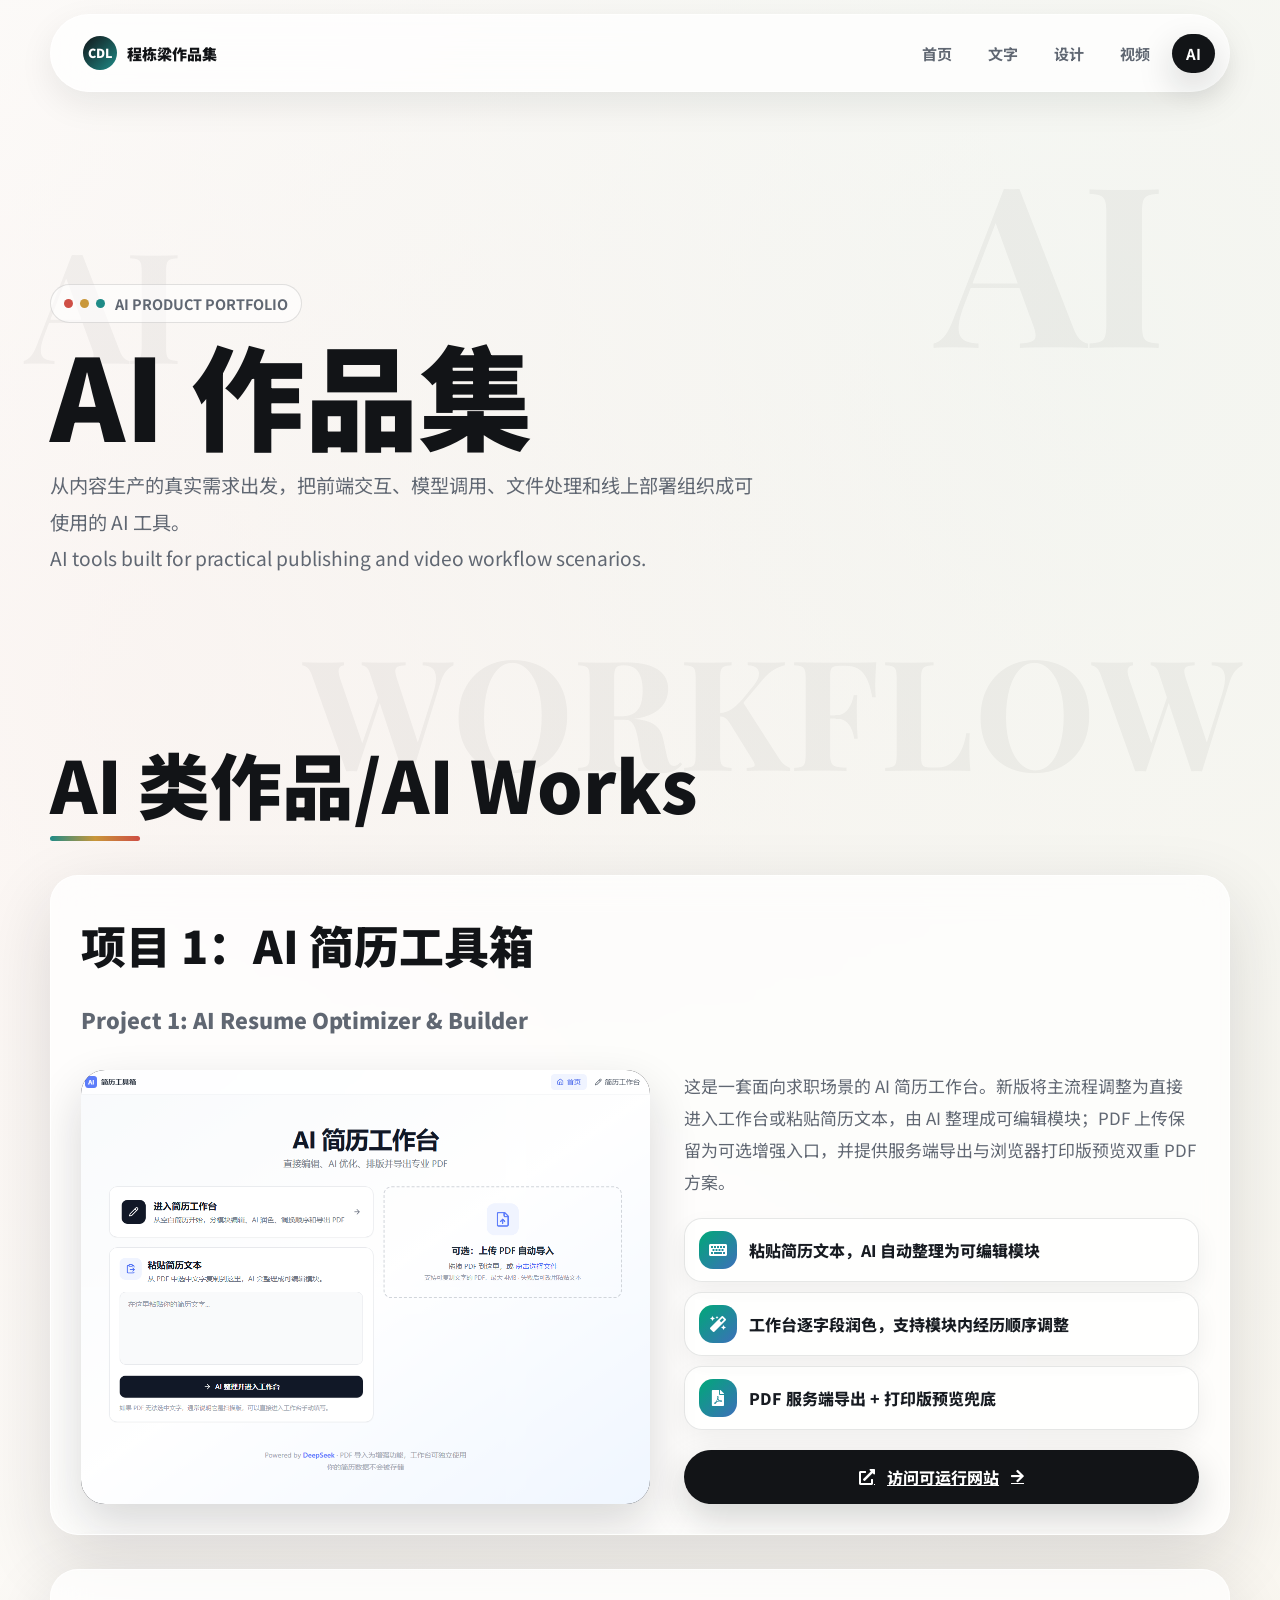
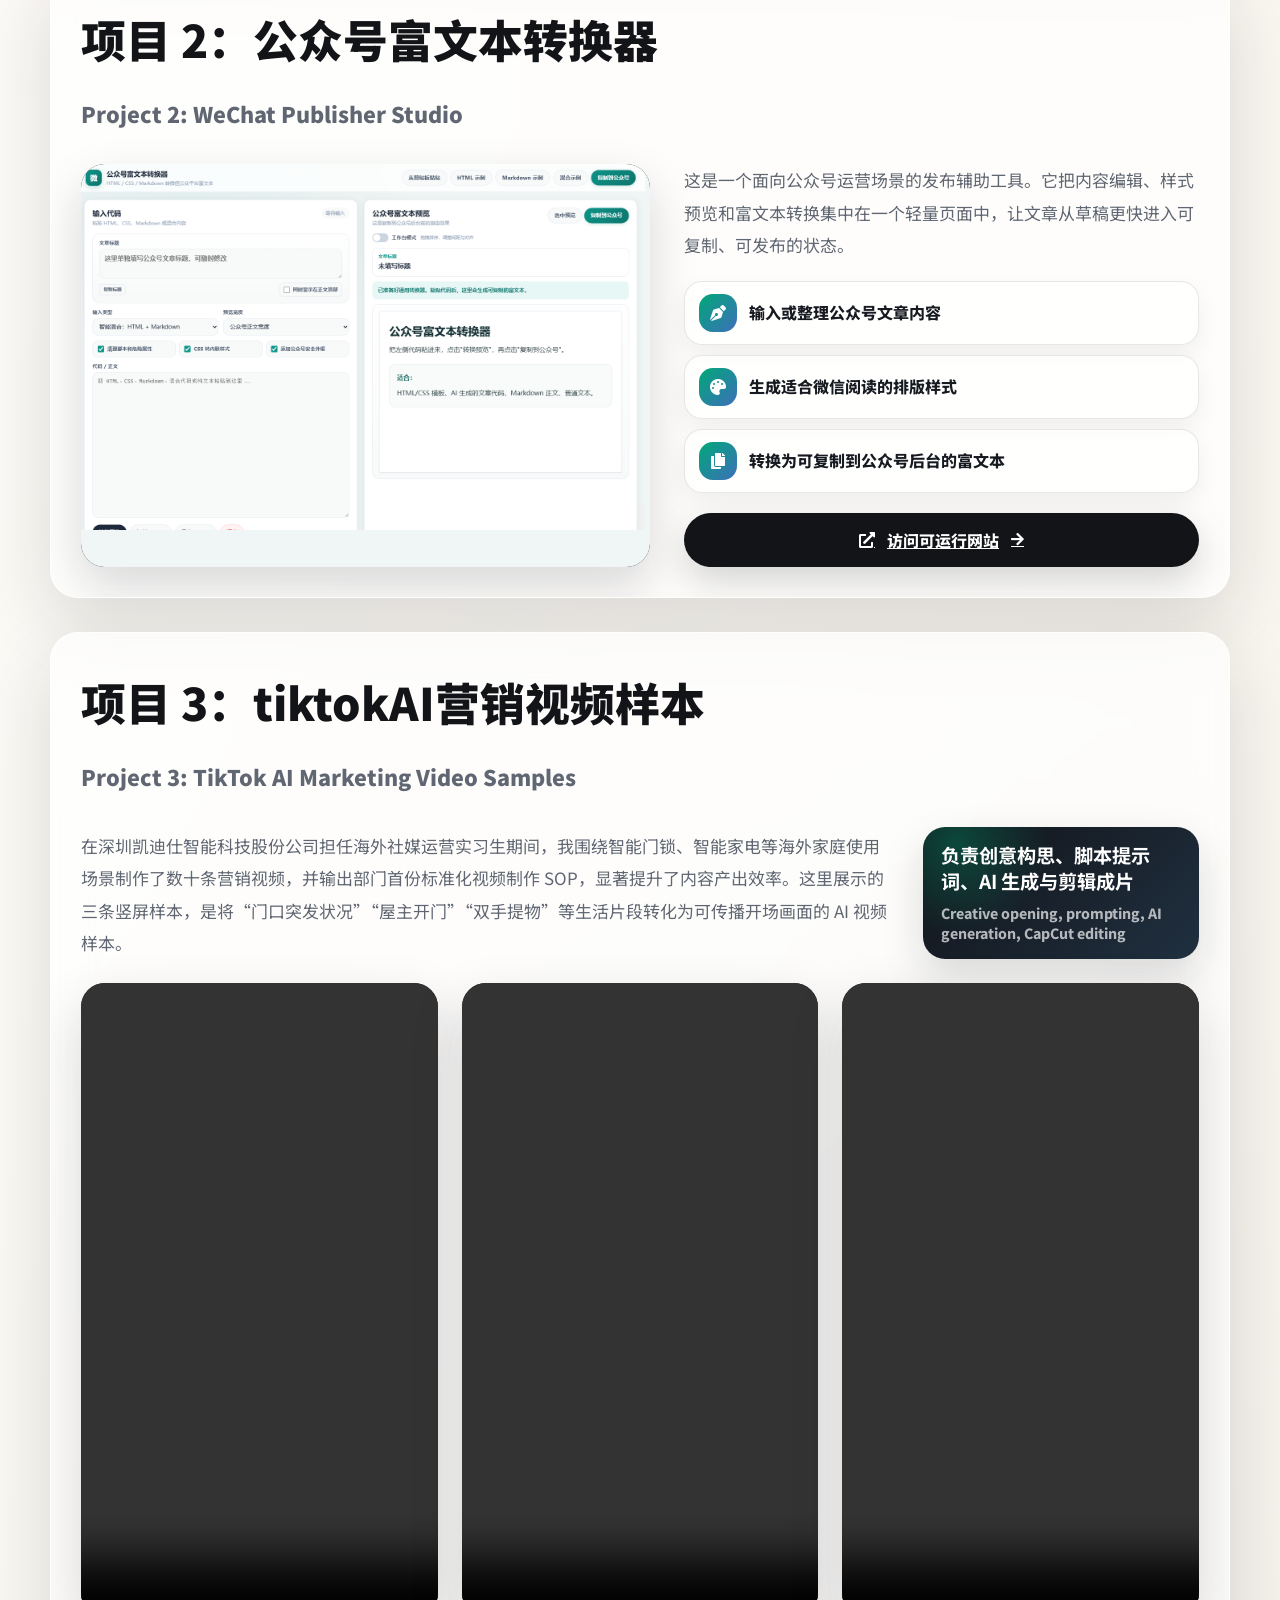
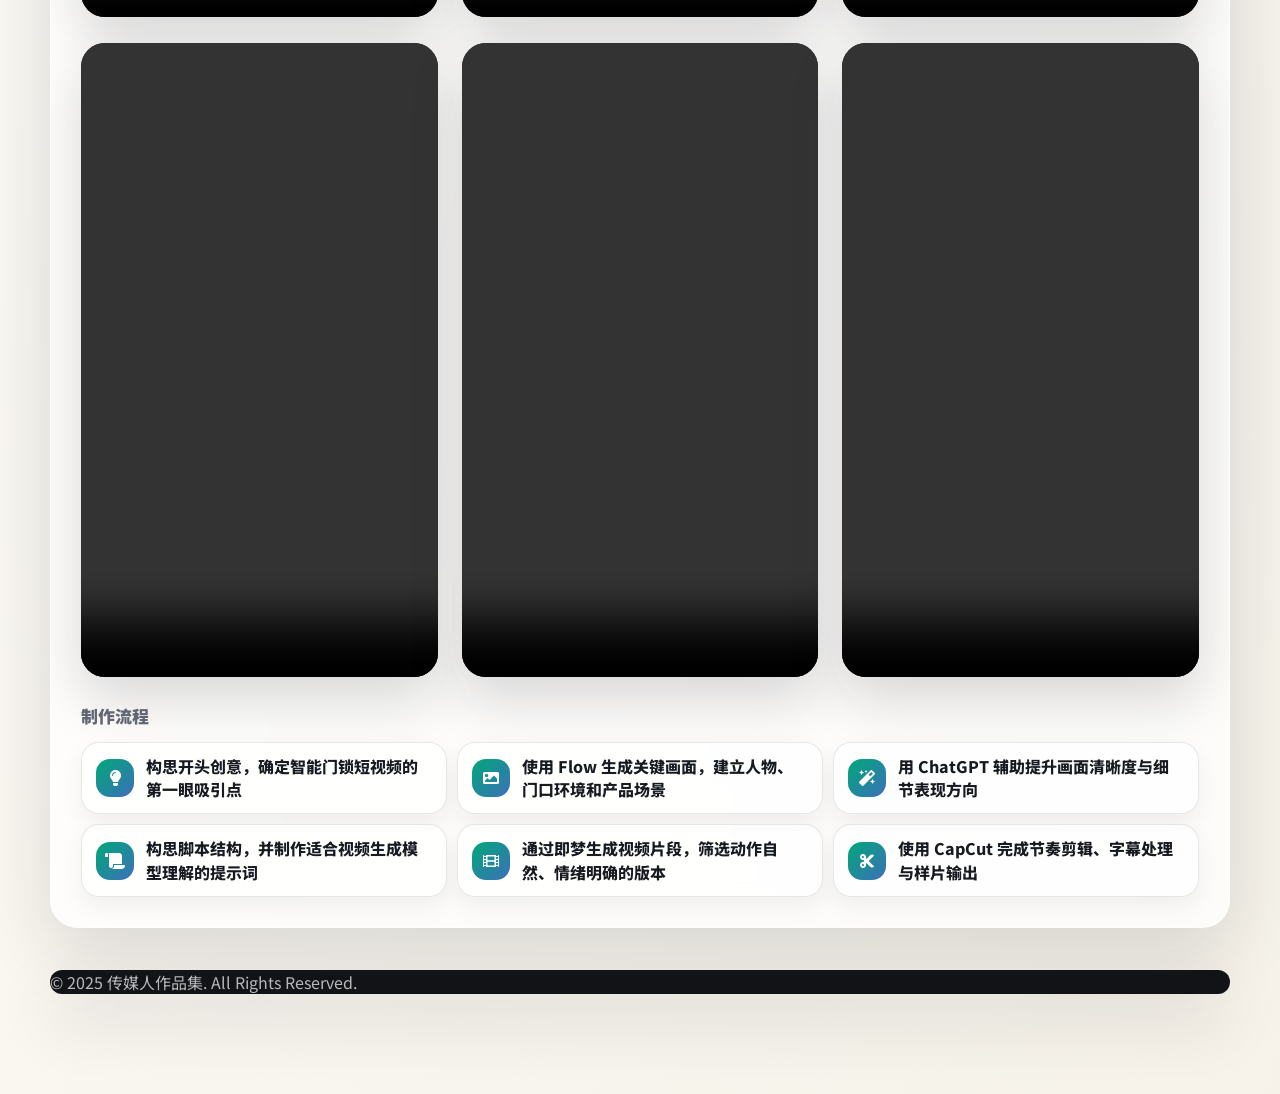
==== commit 68746703: "Add supplemental AI video samples" ====
--- a/ai.html
+++ b/ai.html
@@ -532,7 +532,7 @@
                 </div>
             </div>
 
-            <div class="project fade-in ai-video-project">
+            <div class="project fade-in ai-video-project" id="ai-video-samples">
                 <h3>项目 3：tiktokAI营销视频样本<br><span class="english-subtitle">Project 3: TikTok AI Marketing Video Samples</span></h3>
                 <div class="ai-video-intro">
                     <p>
@@ -544,10 +544,10 @@
                     </div>
                 </div>
 
-                <div class="ai-video-showcase" aria-label="tiktokAI营销视频样本">
-                    <div class="ai-video-card">
-                        <div class="ai-video-frame">
-                            <video src="assets/kadish-ai-video-01.mp4" controls preload="metadata" playsinline></video>
+                <div class="ai-video-showcase" aria-label="tiktokAI营销视频样本">
+                    <div class="ai-video-card">
+                        <div class="ai-video-frame">
+                            <video src="assets/kadish-ai-video-01.mp4" controls preload="metadata" playsinline></video>
                         </div>
                     </div>
                     <div class="ai-video-card">
@@ -558,12 +558,30 @@
                     <div class="ai-video-card">
                         <div class="ai-video-frame">
                             <video src="assets/kadish-ai-video-03.mp4" controls preload="metadata" playsinline></video>
-                        </div>
-                    </div>
-                </div>
-
-                <div>
-                    <p class="ai-process-title">制作流程</p>
+                        </div>
+                    </div>
+                </div>
+
+                <div class="ai-video-showcase" aria-label="补充AI营销视频样本">
+                    <div class="ai-video-card">
+                        <div class="ai-video-frame">
+                            <video src="assets/ai-video-messi.mp4" controls preload="metadata" playsinline></video>
+                        </div>
+                    </div>
+                    <div class="ai-video-card">
+                        <div class="ai-video-frame">
+                            <video src="assets/ai-video-mbappe.mp4" controls preload="metadata" playsinline></video>
+                        </div>
+                    </div>
+                    <div class="ai-video-card">
+                        <div class="ai-video-frame">
+                            <video src="assets/ai-video-temu.mp4" controls preload="metadata" playsinline></video>
+                        </div>
+                    </div>
+                </div>
+
+                <div>
+                    <p class="ai-process-title">制作流程</p>
                     <div class="workflow-grid ai-process-grid">
                         <div class="workflow-step"><i class="fas fa-lightbulb"></i><span>构思开头创意，确定智能门锁短视频的第一眼吸引点</span></div>
                         <div class="workflow-step"><i class="fas fa-image"></i><span>使用 Flow 生成关键画面，建立人物、门口环境和产品场景</span></div>
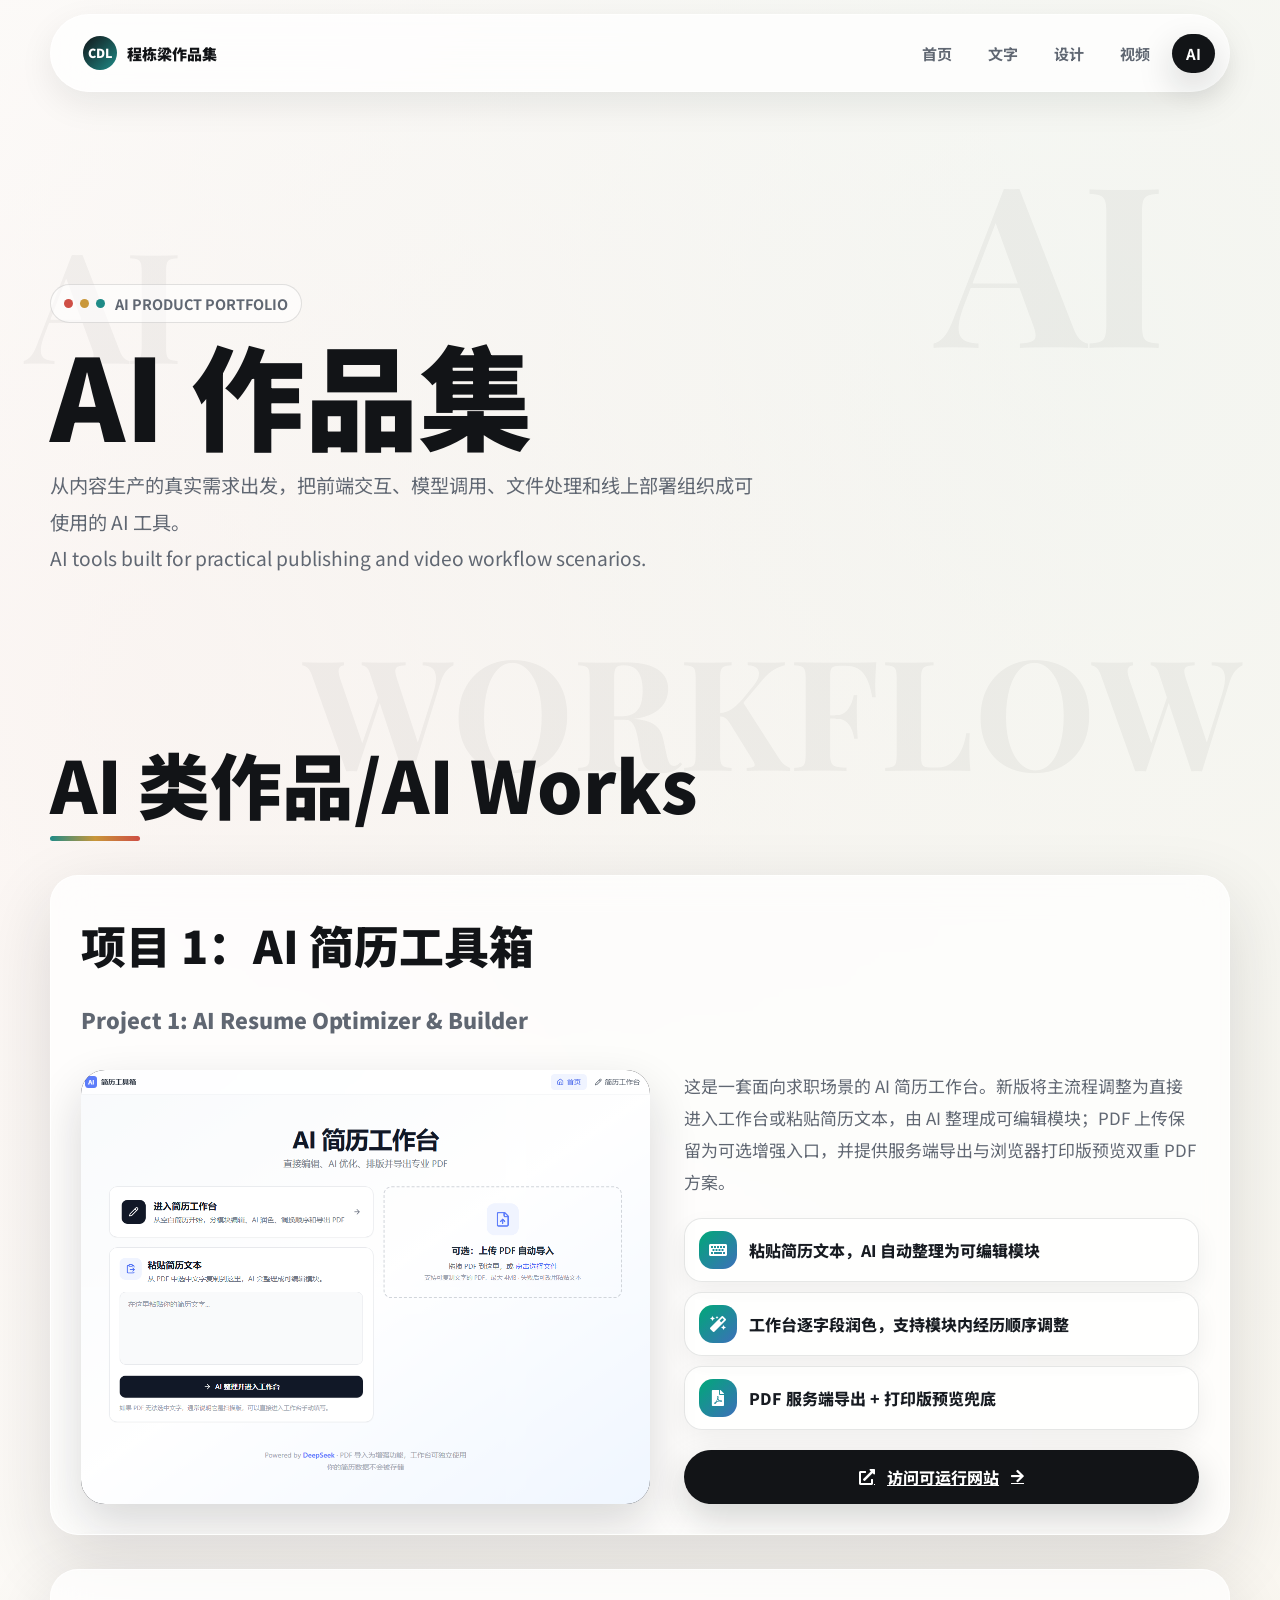
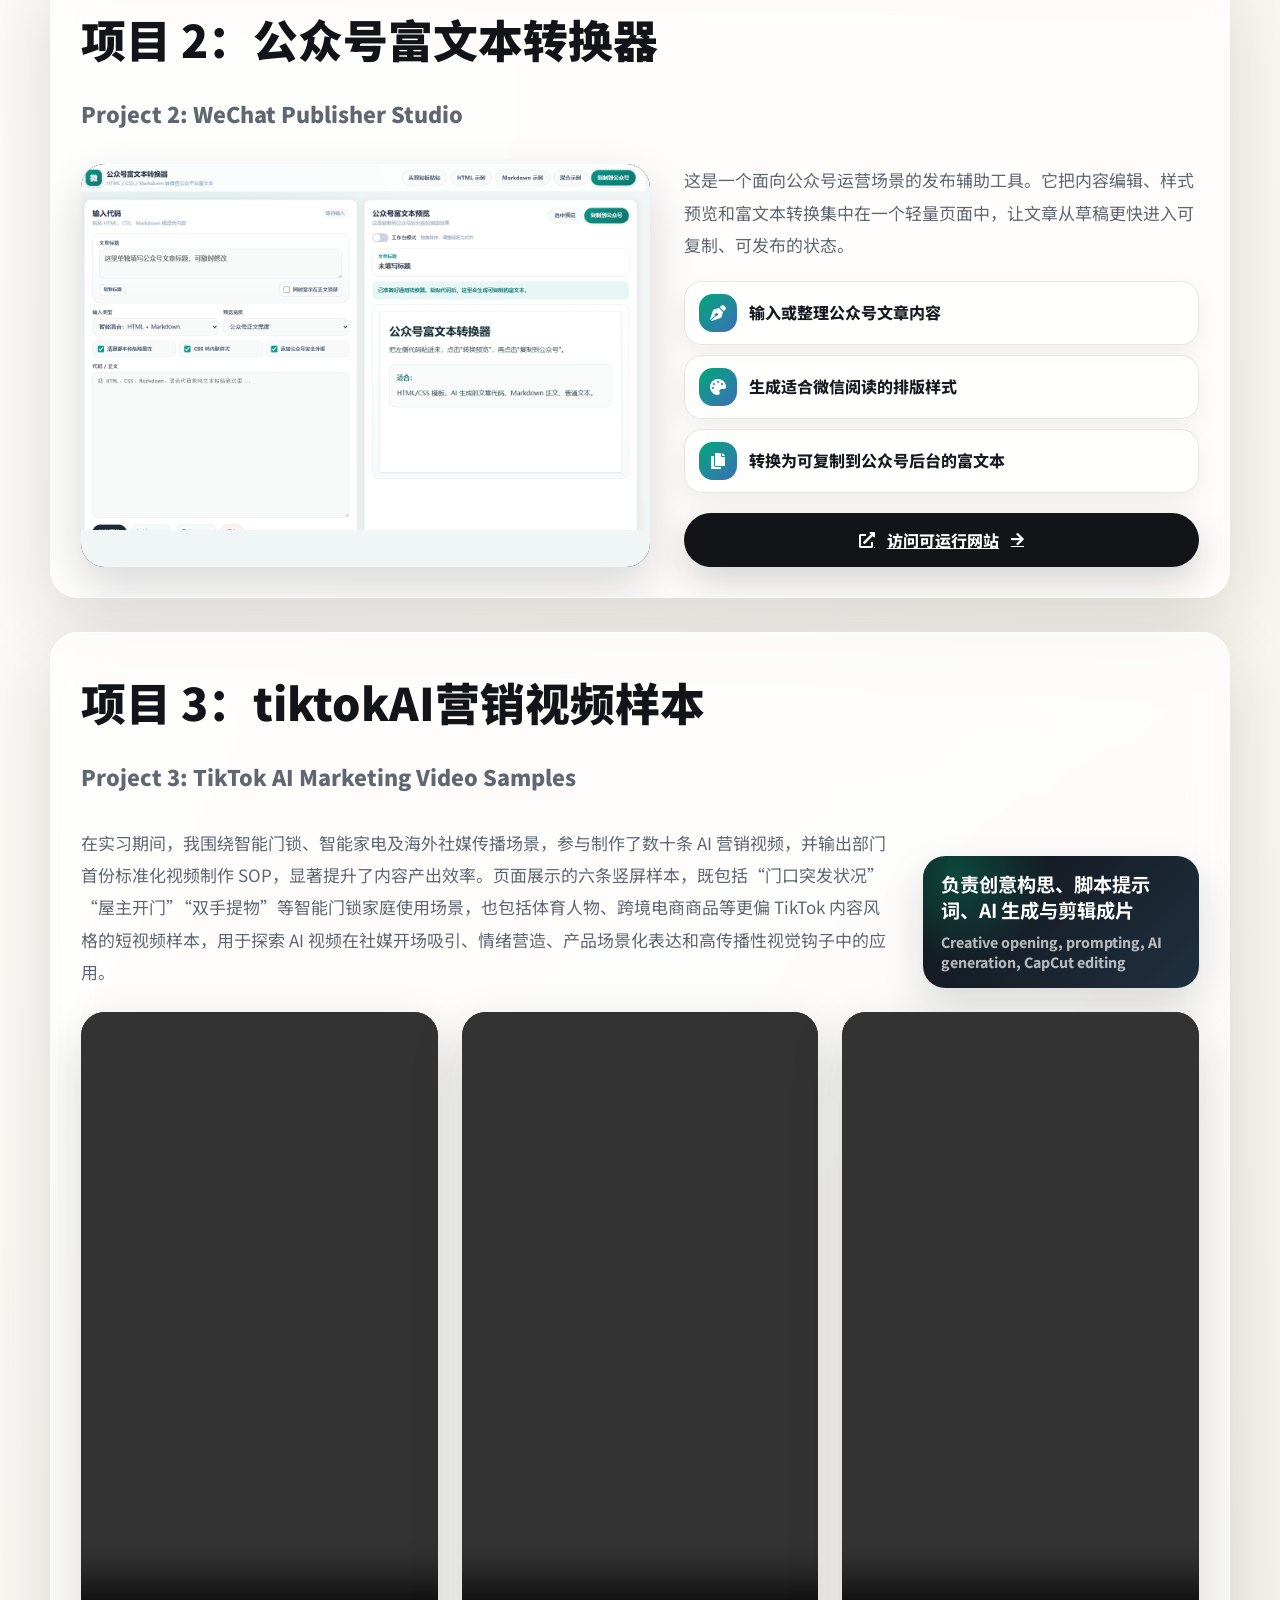
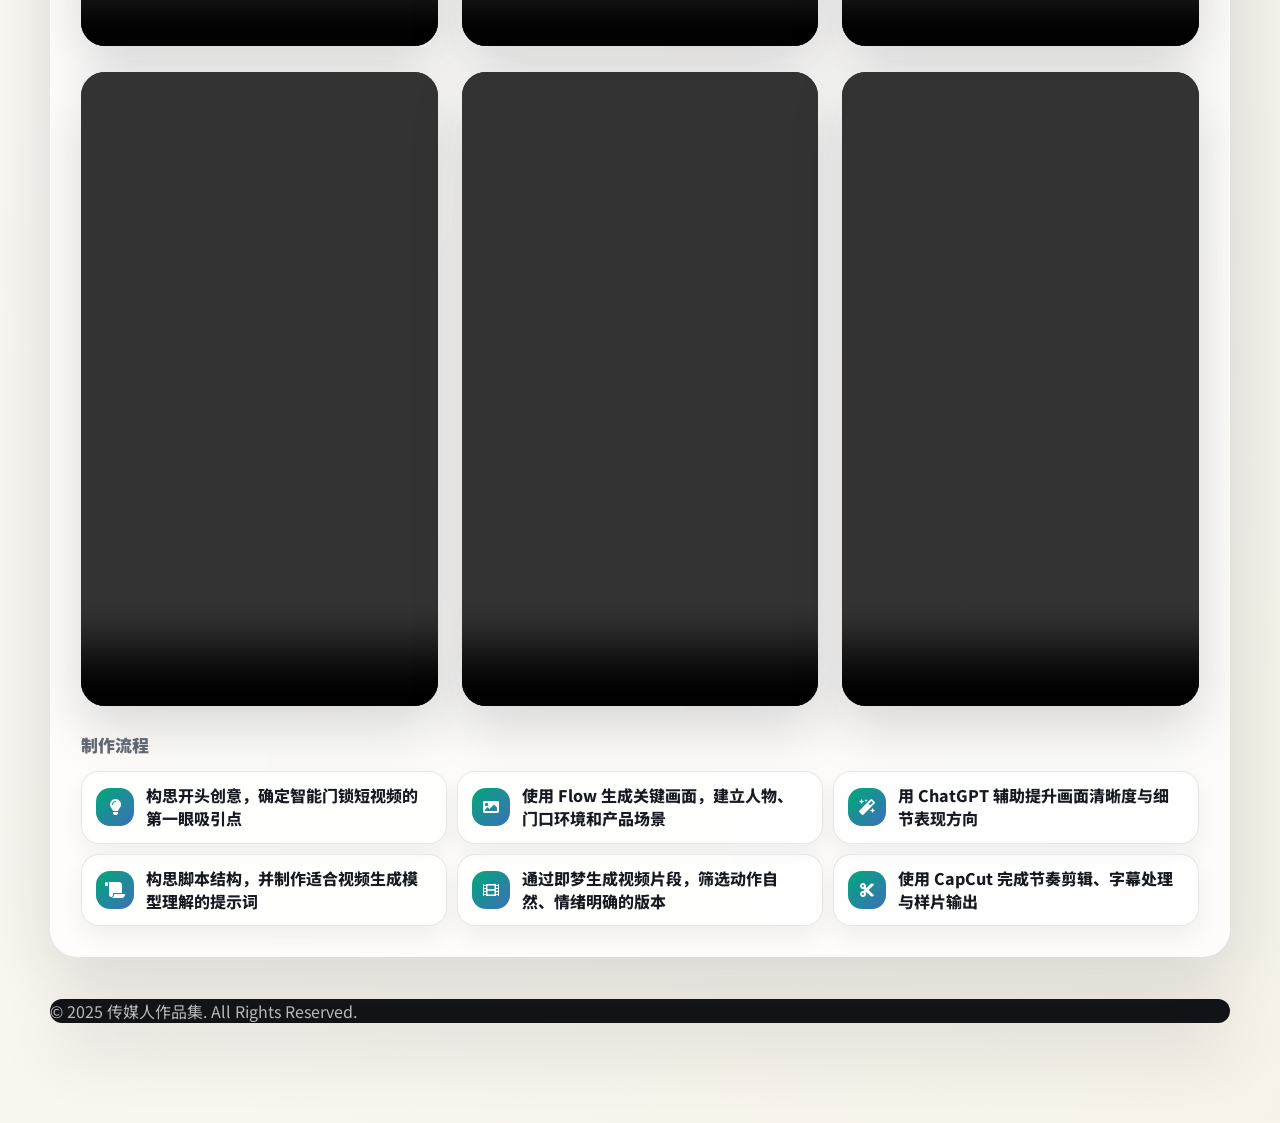
==== commit 3db40cf9: "Update AI video sample description" ====
--- a/ai.html
+++ b/ai.html
@@ -536,7 +536,7 @@
                 <h3>项目 3：tiktokAI营销视频样本<br><span class="english-subtitle">Project 3: TikTok AI Marketing Video Samples</span></h3>
                 <div class="ai-video-intro">
                     <p>
-                        在深圳凯迪仕智能科技股份公司担任海外社媒运营实习生期间，我围绕智能门锁、智能家电等海外家庭使用场景制作了数十条营销视频，并输出部门首份标准化视频制作 SOP，显著提升了内容产出效率。这里展示的三条竖屏样本，是将“门口突发状况”“屋主开门”“双手提物”等生活片段转化为可传播开场画面的 AI 视频样本。
+                        在实习期间，我围绕智能门锁、智能家电及海外社媒传播场景，参与制作了数十条 AI 营销视频，并输出部门首份标准化视频制作 SOP，显著提升了内容产出效率。页面展示的六条竖屏样本，既包括“门口突发状况”“屋主开门”“双手提物”等智能门锁家庭使用场景，也包括体育人物、跨境电商商品等更偏 TikTok 内容风格的短视频样本，用于探索 AI 视频在社媒开场吸引、情绪营造、产品场景化表达和高传播性视觉钩子中的应用。
                     </p>
                     <div class="ai-video-role">
                         <strong>负责创意构思、脚本提示词、AI 生成与剪辑成片</strong>
@@ -547,17 +547,17 @@
                 <div class="ai-video-showcase" aria-label="tiktokAI营销视频样本">
                     <div class="ai-video-card">
                         <div class="ai-video-frame">
-                            <video src="assets/kadish-ai-video-01.mp4" controls preload="metadata" playsinline></video>
+                            <video src="assets/optimized-video/kadish-ai-video-01-web.mp4" controls preload="metadata" playsinline></video>
                         </div>
                     </div>
                     <div class="ai-video-card">
                         <div class="ai-video-frame">
-                            <video src="assets/kadish-ai-video-02.mp4" controls preload="metadata" playsinline></video>
+                            <video src="assets/optimized-video/kadish-ai-video-02-web.mp4" controls preload="metadata" playsinline></video>
                         </div>
                     </div>
                     <div class="ai-video-card">
                         <div class="ai-video-frame">
-                            <video src="assets/kadish-ai-video-03.mp4" controls preload="metadata" playsinline></video>
+                            <video src="assets/optimized-video/kadish-ai-video-03-web.mp4" controls preload="metadata" playsinline></video>
                         </div>
                     </div>
                 </div>
@@ -565,17 +565,17 @@
                 <div class="ai-video-showcase" aria-label="补充AI营销视频样本">
                     <div class="ai-video-card">
                         <div class="ai-video-frame">
-                            <video src="assets/ai-video-messi.mp4" controls preload="metadata" playsinline></video>
+                            <video src="assets/optimized-video/ai-video-messi-web.mp4" controls preload="metadata" playsinline></video>
                         </div>
                     </div>
                     <div class="ai-video-card">
                         <div class="ai-video-frame">
-                            <video src="assets/ai-video-mbappe.mp4" controls preload="metadata" playsinline></video>
+                            <video src="assets/optimized-video/ai-video-mbappe-web.mp4" controls preload="metadata" playsinline></video>
                         </div>
                     </div>
                     <div class="ai-video-card">
                         <div class="ai-video-frame">
-                            <video src="assets/ai-video-temu.mp4" controls preload="metadata" playsinline></video>
+                            <video src="assets/optimized-video/ai-video-temu-web.mp4" controls preload="metadata" playsinline></video>
                         </div>
                     </div>
                 </div>
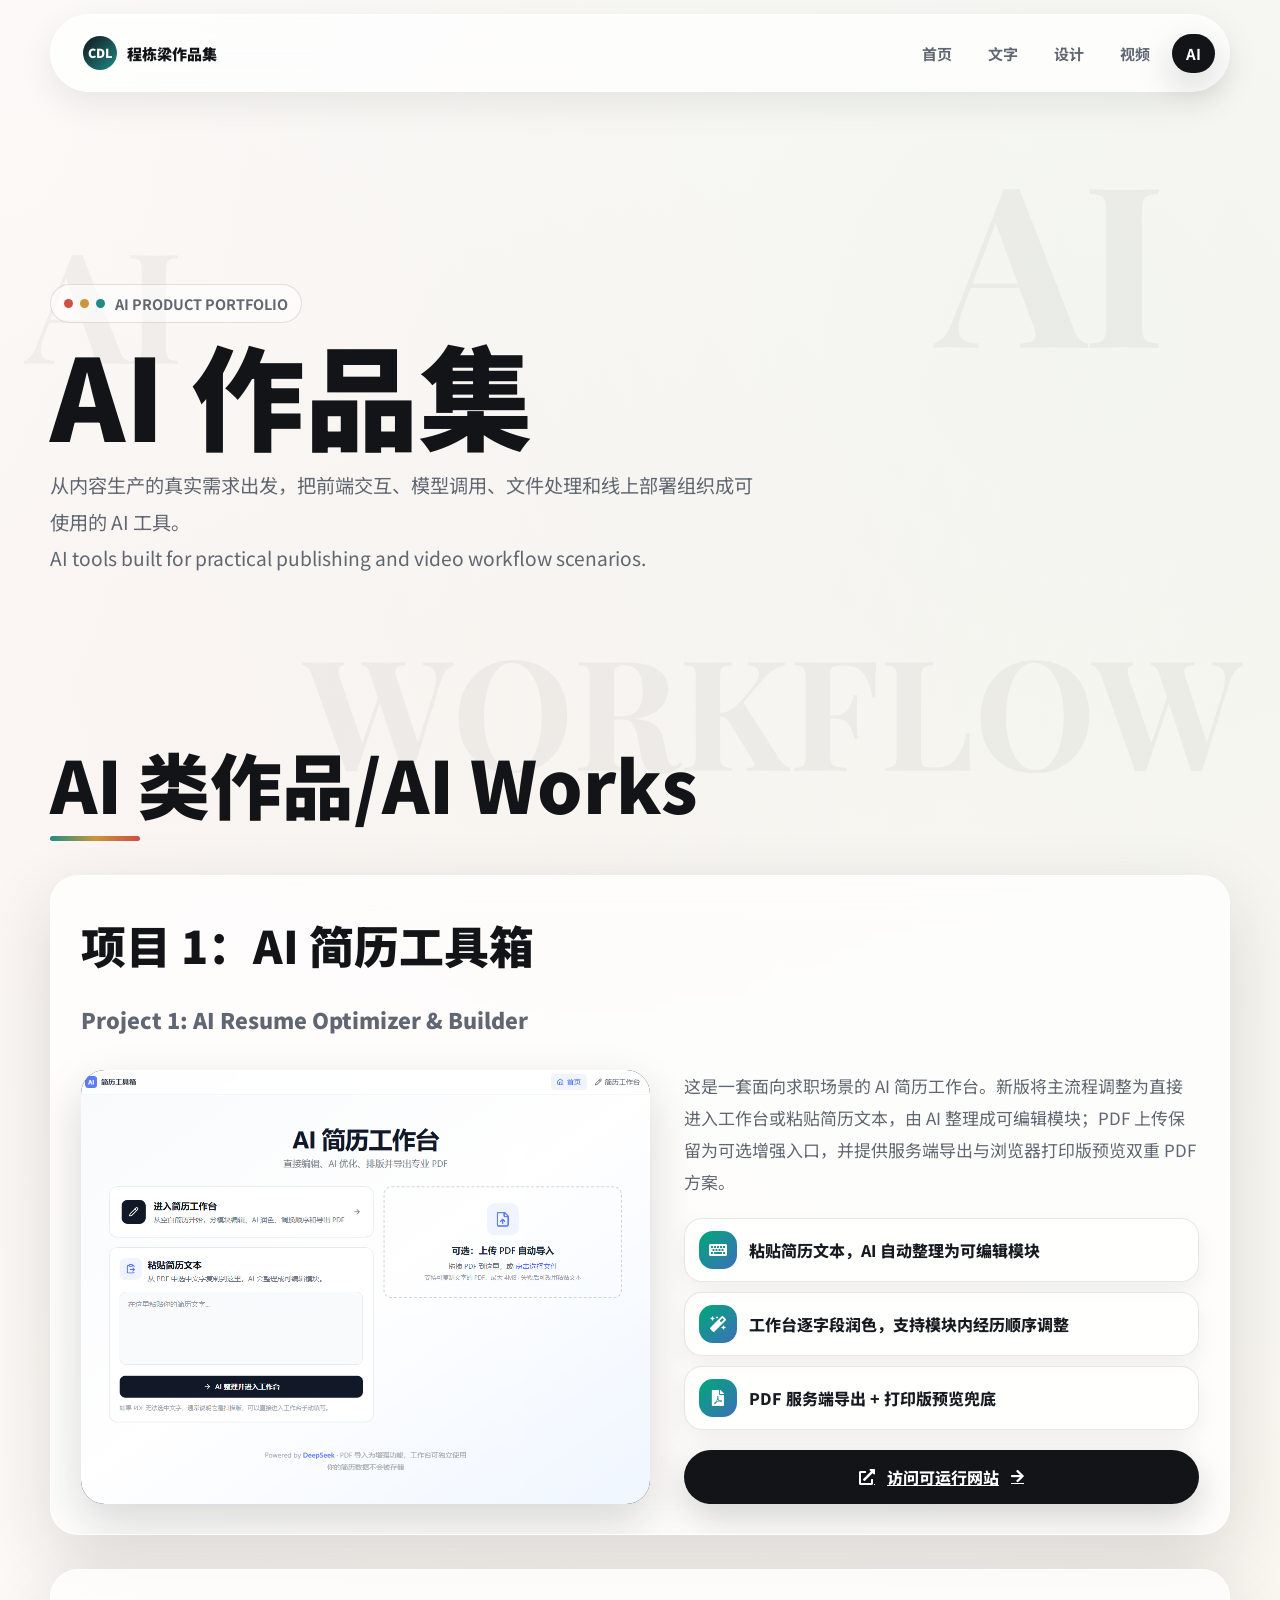
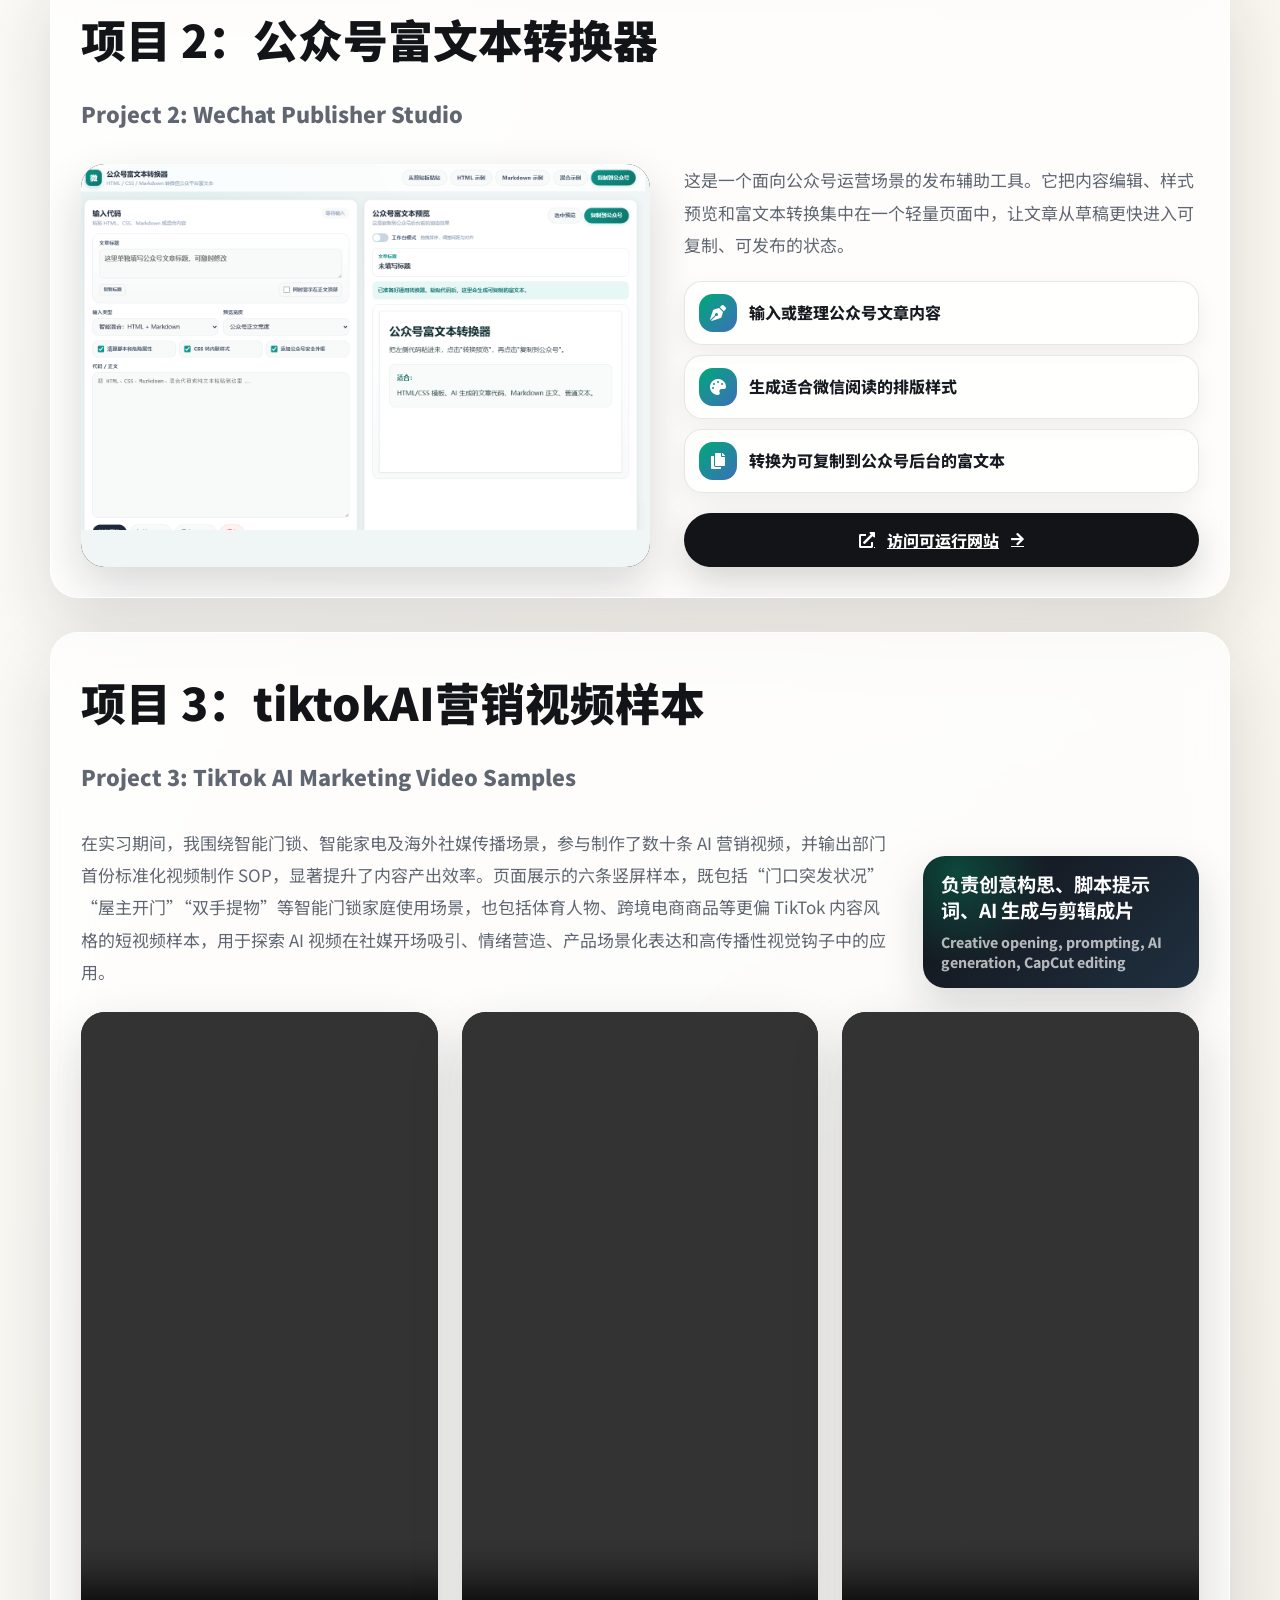
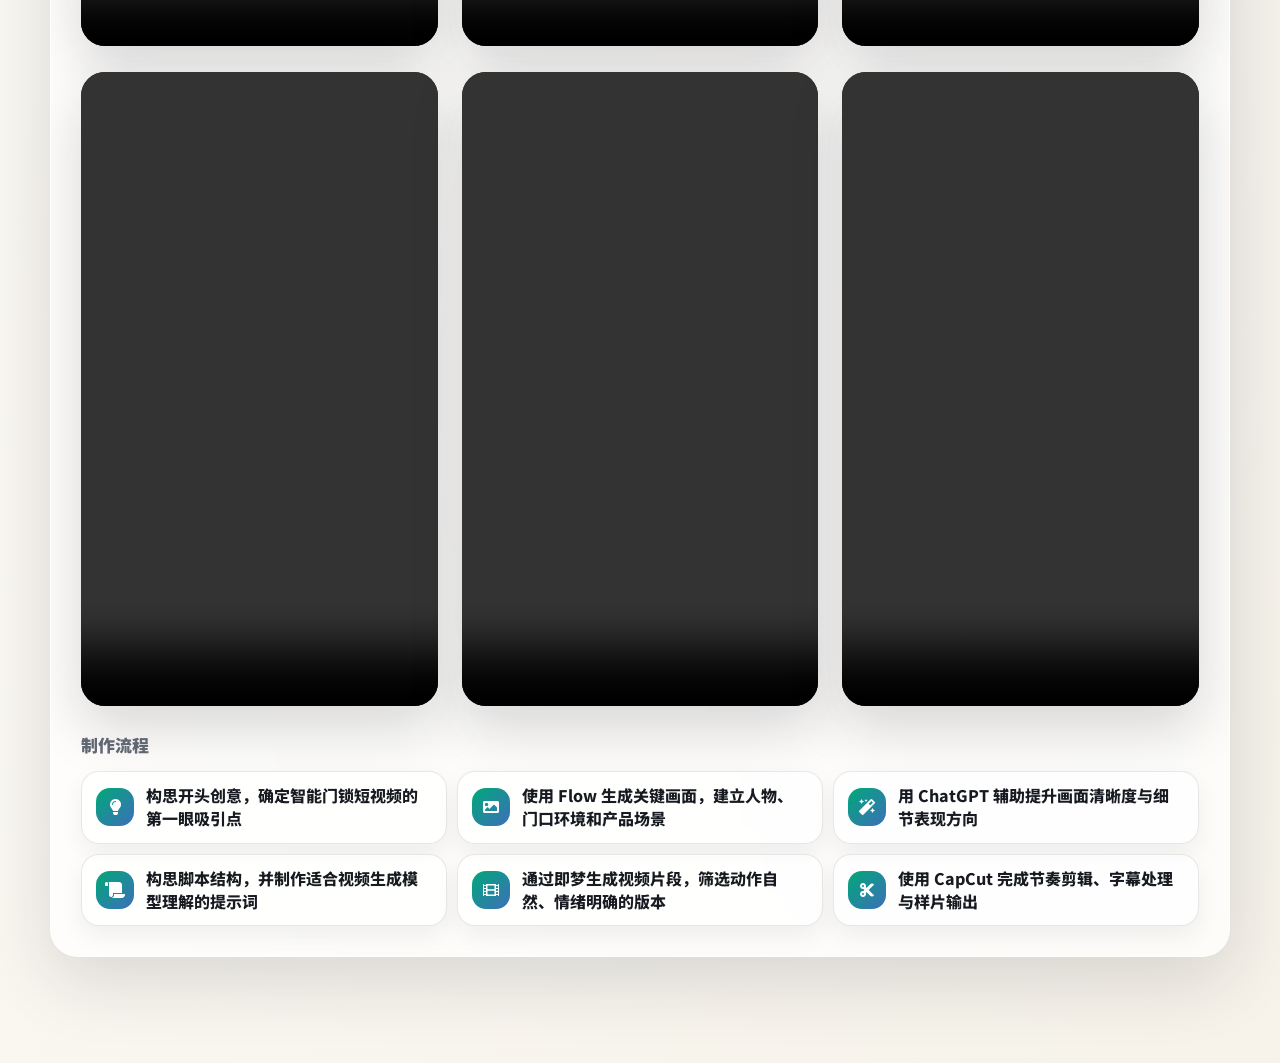
==== commit b7522698: "Remove AI page footer" ====
--- a/ai.html
+++ b/ai.html
@@ -594,10 +594,7 @@
 
             </div>
         </section>
-        <footer>
-            <p>© 2025 传媒人作品集. <span class="english-text">All Rights Reserved.</span></p>
-        </footer>
-    </div>
+    </div>
 
     <script>
         /* 一次只允许播放一个视频 */
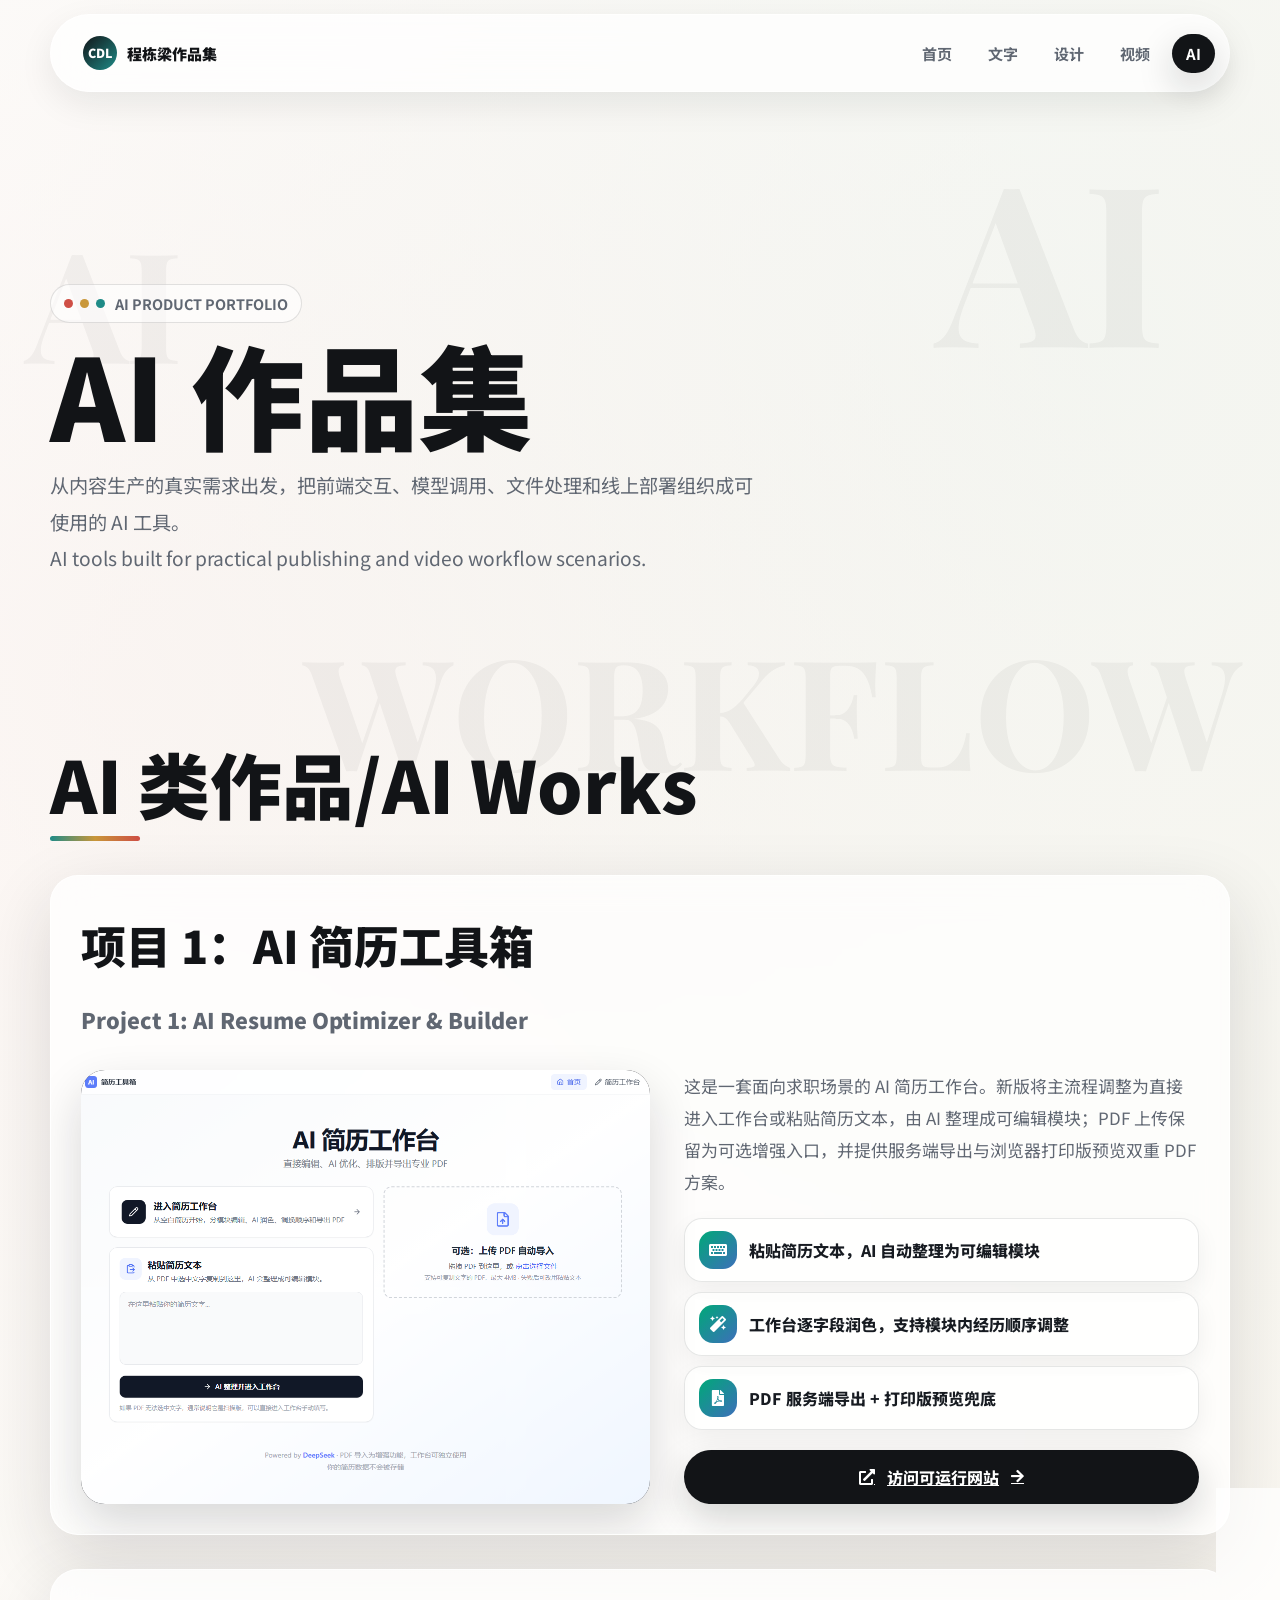
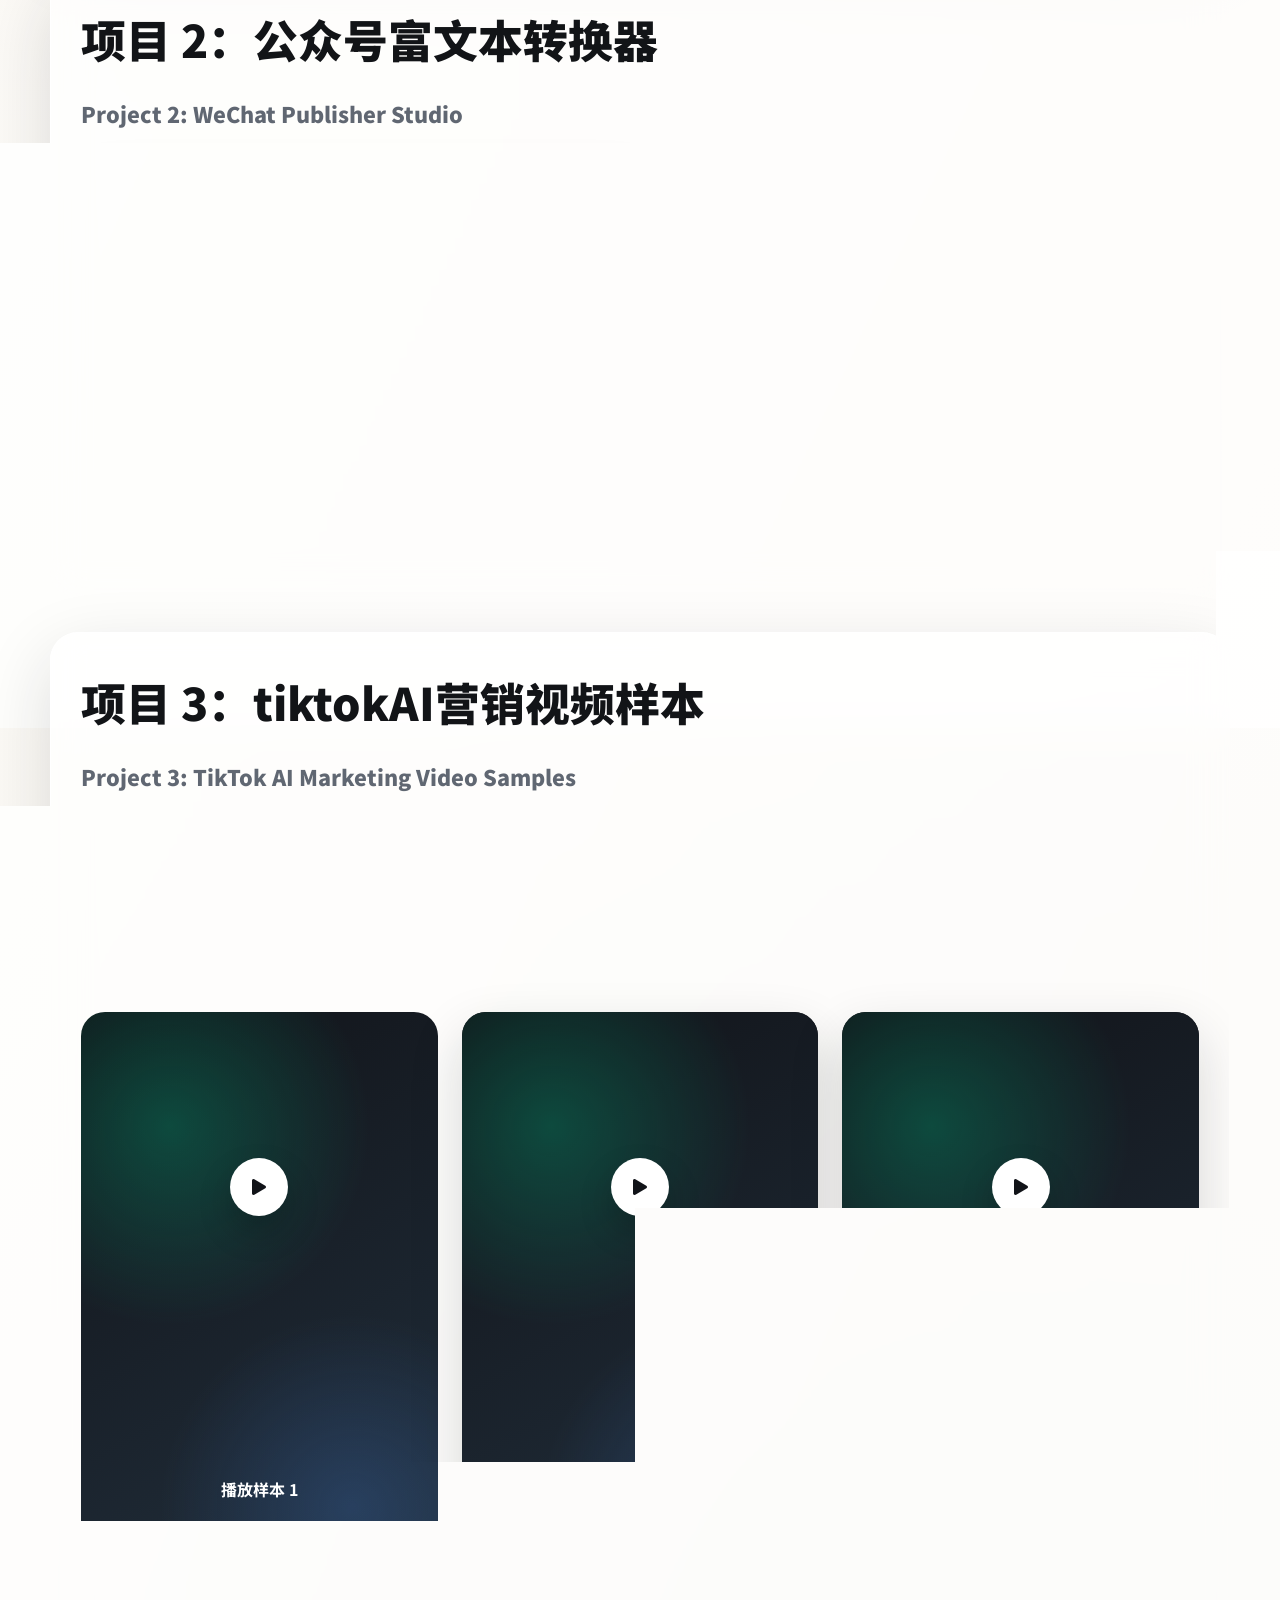
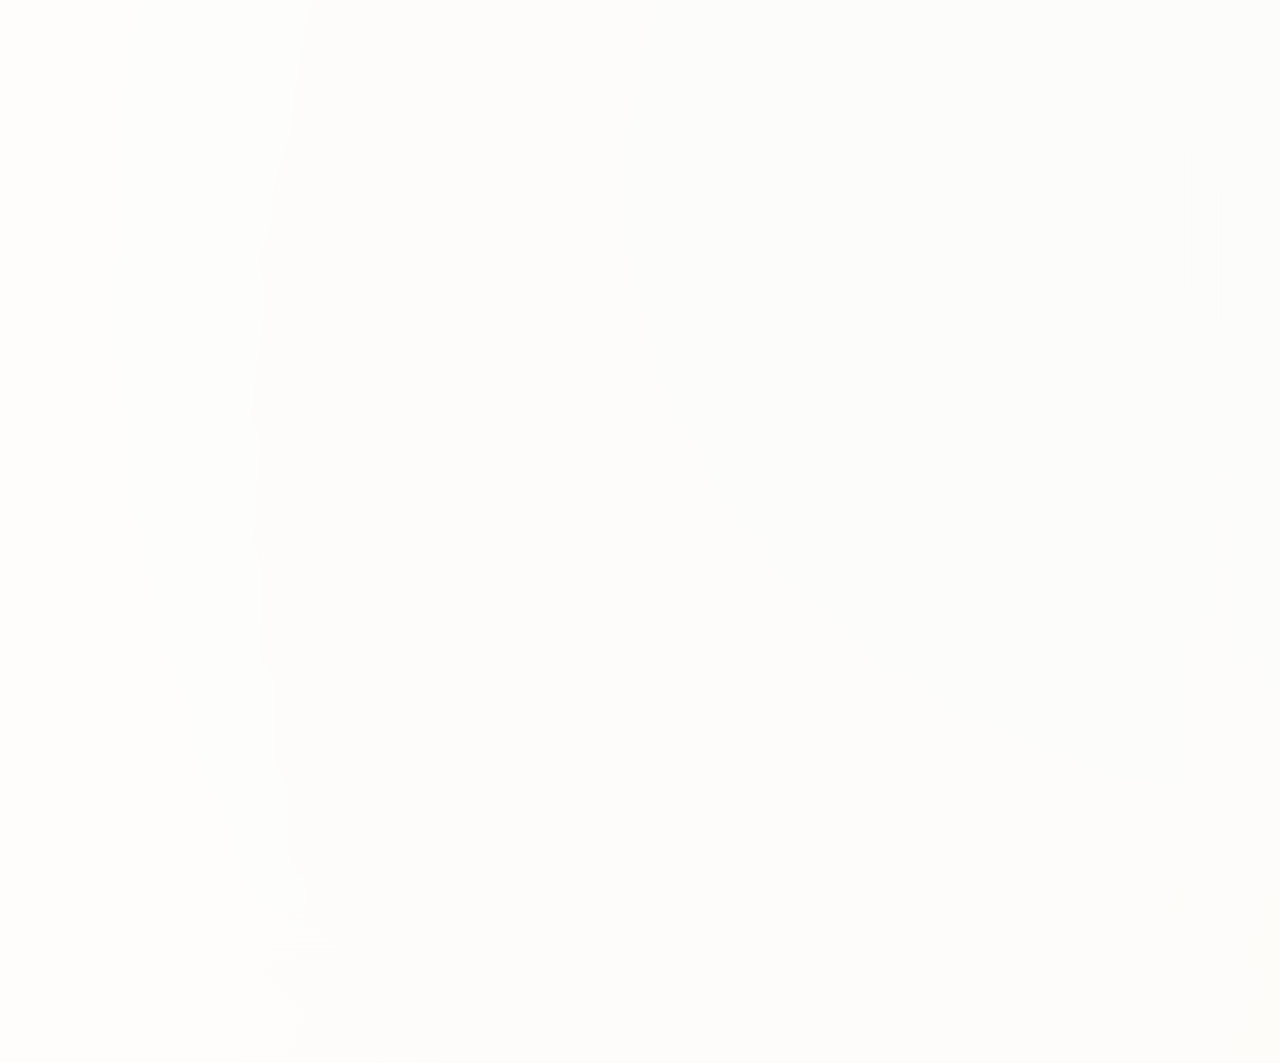
==== commit ec007132: "Improve portfolio media loading" ====
--- a/ai.html
+++ b/ai.html
@@ -311,14 +311,49 @@
             transform: scale(1.04);
         }
 
-        .ai-video-frame video {
-            display: block;
-            cursor: pointer;
-        }
-
-        .ai-video-frame video::-webkit-media-controls {
-            z-index: 2;
-        }
+        .ai-video-frame video {
+            display: block;
+            cursor: pointer;
+        }
+
+        .ai-video-frame video::-webkit-media-controls {
+            z-index: 2;
+        }
+
+        .video-placeholder {
+            position: absolute;
+            inset: 0;
+            display: grid;
+            place-items: center;
+            gap: 14px;
+            padding: 22px;
+            border: 0;
+            color: white;
+            background:
+                radial-gradient(circle at 25% 18%, rgba(0,168,120,0.34), transparent 34%),
+                radial-gradient(circle at 76% 78%, rgba(61,111,186,0.3), transparent 34%),
+                linear-gradient(150deg, #111318, #233240);
+            cursor: pointer;
+            font: inherit;
+            text-align: center;
+        }
+
+        .video-placeholder span {
+            display: grid;
+            place-items: center;
+            width: 58px;
+            height: 58px;
+            border-radius: 50%;
+            color: #111318;
+            background: white;
+            box-shadow: 0 16px 34px rgba(0,0,0,0.2);
+        }
+
+        .video-placeholder strong {
+            max-width: 11em;
+            font-size: 1rem;
+            line-height: 1.5;
+        }
 
 
         .ai-process-title {
@@ -547,17 +582,26 @@
                 <div class="ai-video-showcase" aria-label="tiktokAI营销视频样本">
                     <div class="ai-video-card">
                         <div class="ai-video-frame">
-                            <video src="assets/optimized-video/kadish-ai-video-01-web.mp4" controls preload="metadata" playsinline></video>
-                        </div>
+                            <button class="video-placeholder" type="button" data-video-src="assets/optimized-video/kadish-ai-video-01-web.mp4" aria-label="播放 AI 营销视频样本 1">
+                                <span><i class="fas fa-play"></i></span>
+                                <strong>播放样本 1</strong>
+                            </button>
+                        </div>
                     </div>
                     <div class="ai-video-card">
-                        <div class="ai-video-frame">
-                            <video src="assets/optimized-video/kadish-ai-video-02-web.mp4" controls preload="metadata" playsinline></video>
-                        </div>
+                        <div class="ai-video-frame">
+                            <button class="video-placeholder" type="button" data-video-src="assets/optimized-video/kadish-ai-video-02-web.mp4" aria-label="播放 AI 营销视频样本 2">
+                                <span><i class="fas fa-play"></i></span>
+                                <strong>播放样本 2</strong>
+                            </button>
+                        </div>
                     </div>
                     <div class="ai-video-card">
-                        <div class="ai-video-frame">
-                            <video src="assets/optimized-video/kadish-ai-video-03-web.mp4" controls preload="metadata" playsinline></video>
+                        <div class="ai-video-frame">
+                            <button class="video-placeholder" type="button" data-video-src="assets/optimized-video/kadish-ai-video-03-web.mp4" aria-label="播放 AI 营销视频样本 3">
+                                <span><i class="fas fa-play"></i></span>
+                                <strong>播放样本 3</strong>
+                            </button>
                         </div>
                     </div>
                 </div>
@@ -565,17 +609,26 @@
                 <div class="ai-video-showcase" aria-label="补充AI营销视频样本">
                     <div class="ai-video-card">
                         <div class="ai-video-frame">
-                            <video src="assets/optimized-video/ai-video-messi-web.mp4" controls preload="metadata" playsinline></video>
+                            <button class="video-placeholder" type="button" data-video-src="assets/optimized-video/ai-video-messi-web.mp4" aria-label="播放 AI 营销视频样本 4">
+                                <span><i class="fas fa-play"></i></span>
+                                <strong>播放样本 4</strong>
+                            </button>
                         </div>
                     </div>
                     <div class="ai-video-card">
                         <div class="ai-video-frame">
-                            <video src="assets/optimized-video/ai-video-mbappe-web.mp4" controls preload="metadata" playsinline></video>
+                            <button class="video-placeholder" type="button" data-video-src="assets/optimized-video/ai-video-mbappe-web.mp4" aria-label="播放 AI 营销视频样本 5">
+                                <span><i class="fas fa-play"></i></span>
+                                <strong>播放样本 5</strong>
+                            </button>
                         </div>
                     </div>
                     <div class="ai-video-card">
                         <div class="ai-video-frame">
-                            <video src="assets/optimized-video/ai-video-temu-web.mp4" controls preload="metadata" playsinline></video>
+                            <button class="video-placeholder" type="button" data-video-src="assets/optimized-video/ai-video-temu-web.mp4" aria-label="播放 AI 营销视频样本 6">
+                                <span><i class="fas fa-play"></i></span>
+                                <strong>播放样本 6</strong>
+                            </button>
                         </div>
                     </div>
                 </div>
@@ -596,18 +649,27 @@
         </section>
     </div>
 
-    <script>
-        /* 一次只允许播放一个视频 */
-        (() => {
-            const videos = document.querySelectorAll('.ai-video-showcase video');
-            videos.forEach(v => {
-                v.addEventListener('play', () => {
-                    videos.forEach(other => {
-                        if (other !== v && !other.paused) other.pause();
-                    });
-                });
-            });
-        })();
+    <script>
+        (() => {
+            const pauseOtherVideos = (activeVideo) => {
+                document.querySelectorAll('.ai-video-showcase video').forEach((video) => {
+                    if (video !== activeVideo && !video.paused) video.pause();
+                });
+            };
+
+            document.querySelectorAll('.video-placeholder').forEach((button) => {
+                button.addEventListener('click', () => {
+                    const video = document.createElement('video');
+                    video.src = button.dataset.videoSrc;
+                    video.controls = true;
+                    video.preload = 'metadata';
+                    video.playsInline = true;
+                    video.addEventListener('play', () => pauseOtherVideos(video));
+                    button.replaceWith(video);
+                    video.play().catch(() => {});
+                }, { once: true });
+            });
+        })();
 
         const progress = document.querySelector(".scroll-progress");
         const updateProgress = () => {
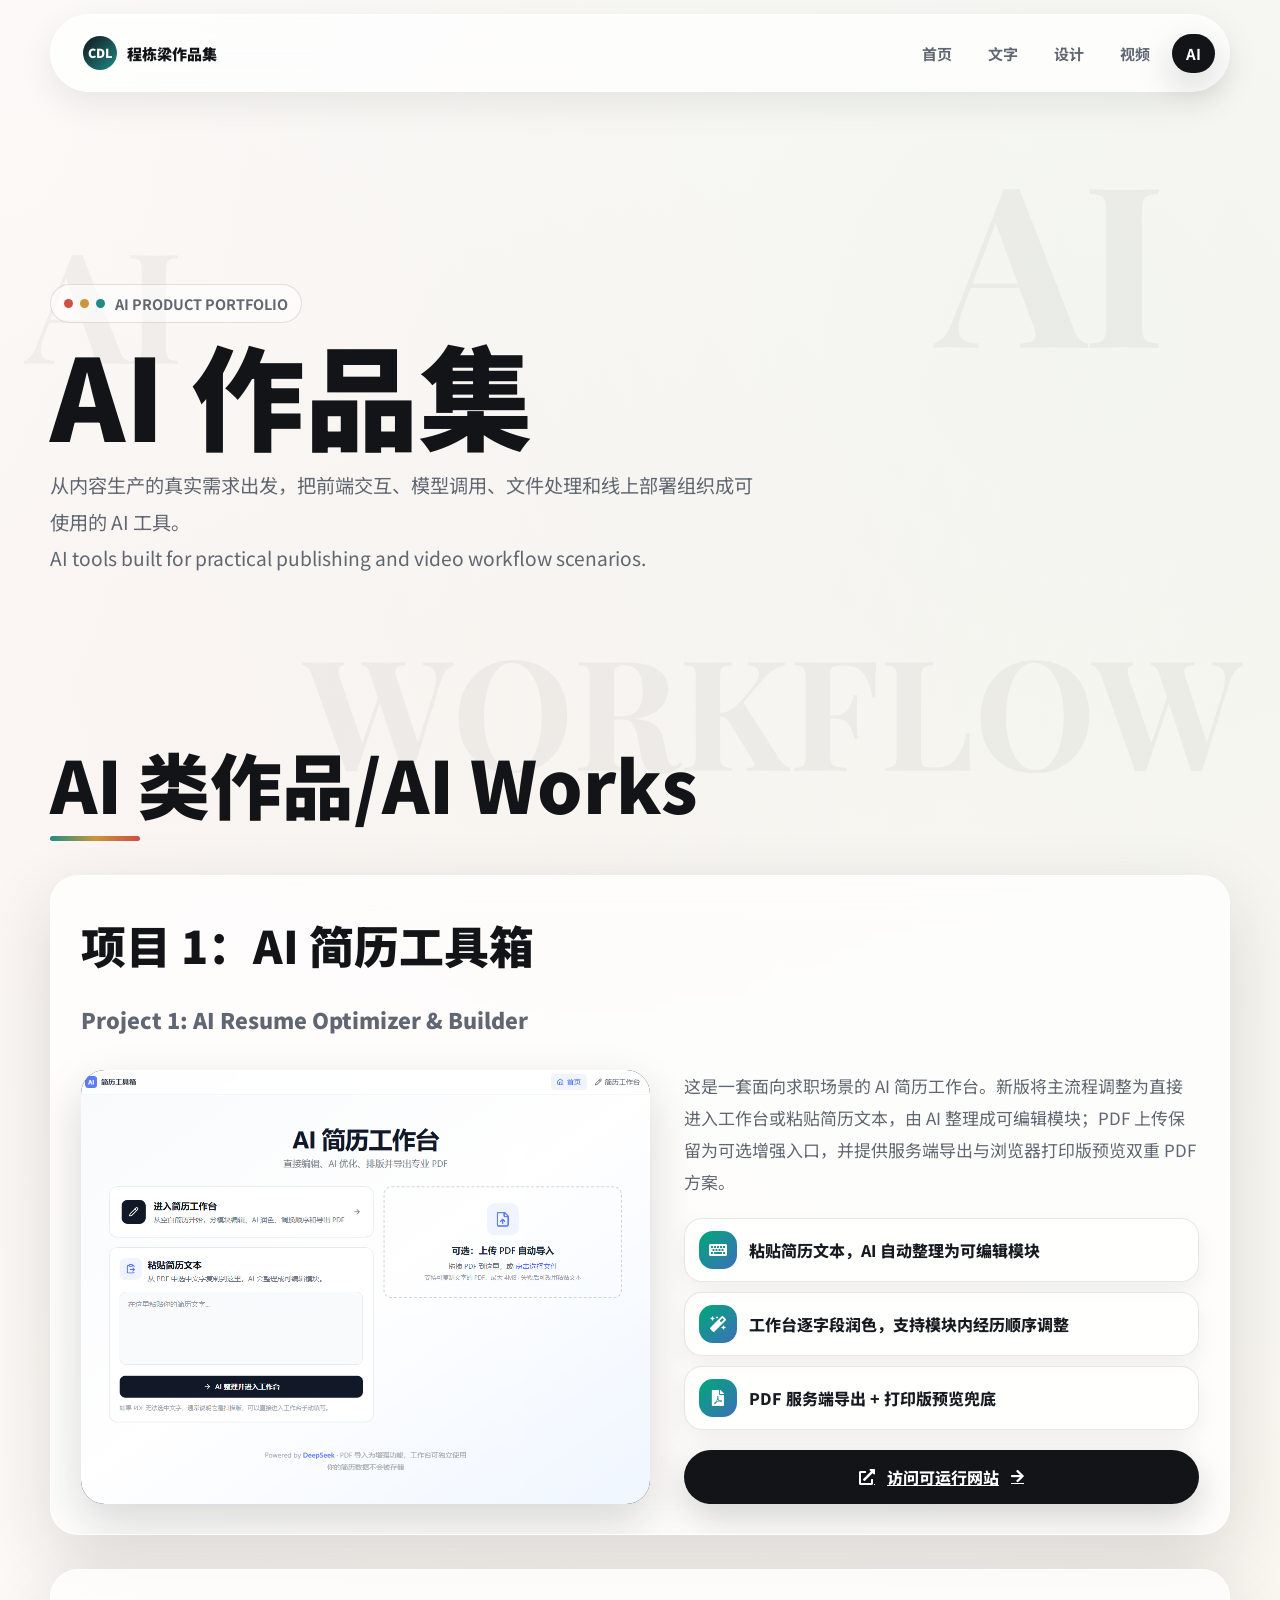
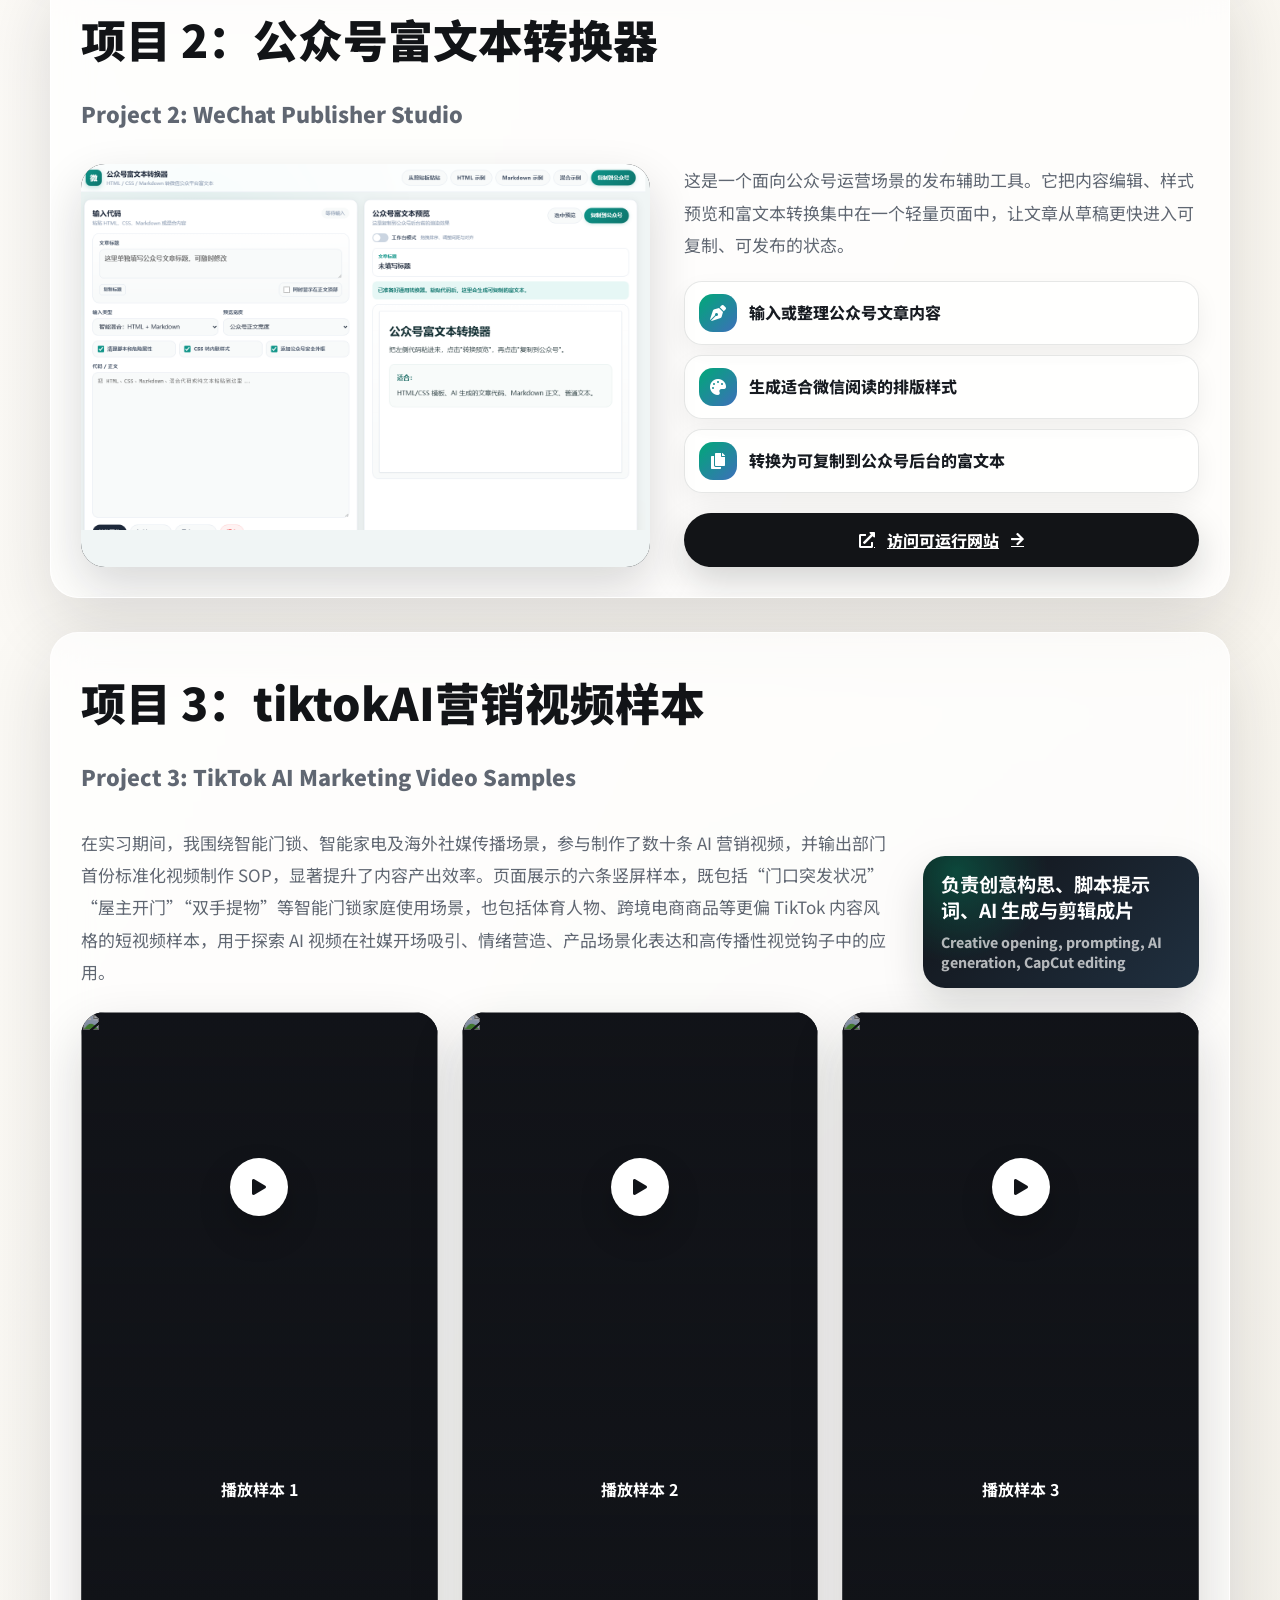
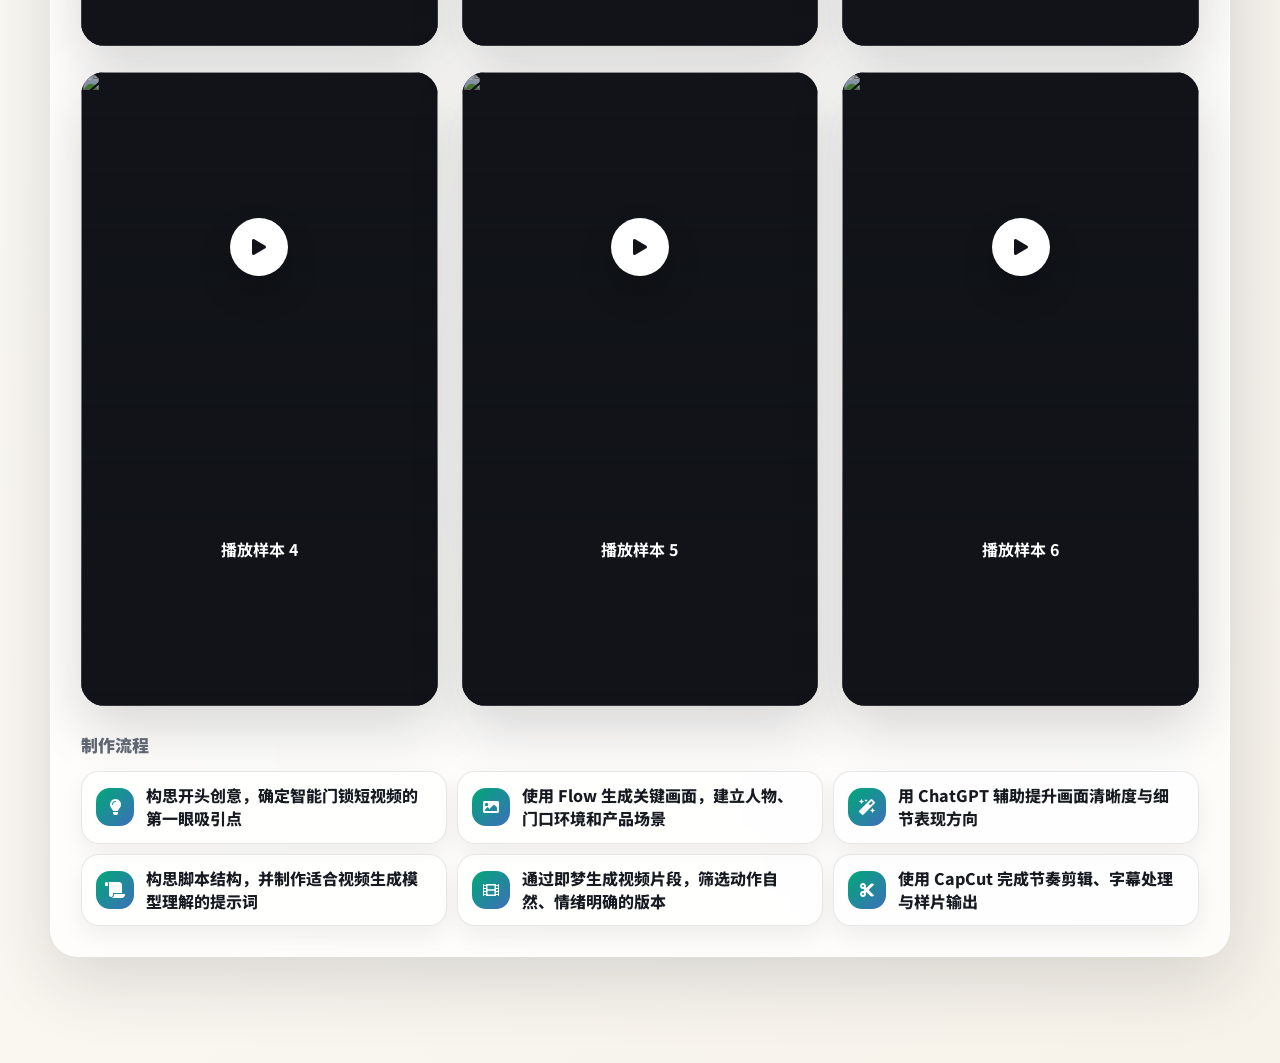
==== commit b3436b12: "Add posters for lazy video previews" ====
--- a/ai.html
+++ b/ai.html
@@ -329,16 +329,33 @@
             padding: 22px;
             border: 0;
             color: white;
-            background:
-                radial-gradient(circle at 25% 18%, rgba(0,168,120,0.34), transparent 34%),
-                radial-gradient(circle at 76% 78%, rgba(61,111,186,0.3), transparent 34%),
-                linear-gradient(150deg, #111318, #233240);
+            background: #111318;
             cursor: pointer;
             font: inherit;
             text-align: center;
+            overflow: hidden;
         }
 
+        .video-placeholder:after {
+            content: "";
+            position: absolute;
+            inset: 0;
+            background:
+                linear-gradient(to bottom, rgba(17,19,24,0.04), rgba(17,19,24,0.62)),
+                radial-gradient(circle at 50% 42%, transparent 0%, rgba(17,19,24,0.18) 54%, rgba(17,19,24,0.5) 100%);
+        }
+
+        .video-placeholder img {
+            position: absolute;
+            inset: 0;
+            width: 100%;
+            height: 100%;
+            object-fit: cover;
+        }
+
         .video-placeholder span {
+            position: relative;
+            z-index: 1;
             display: grid;
             place-items: center;
             width: 58px;
@@ -350,6 +367,8 @@
         }
 
         .video-placeholder strong {
+            position: relative;
+            z-index: 1;
             max-width: 11em;
             font-size: 1rem;
             line-height: 1.5;
@@ -582,7 +601,8 @@
                 <div class="ai-video-showcase" aria-label="tiktokAI营销视频样本">
                     <div class="ai-video-card">
                         <div class="ai-video-frame">
-                            <button class="video-placeholder" type="button" data-video-src="assets/optimized-video/kadish-ai-video-01-web.mp4" aria-label="播放 AI 营销视频样本 1">
+                            <button class="video-placeholder" type="button" data-video-src="assets/optimized-video/kadish-ai-video-01-web.mp4" data-video-poster="assets/video-posters/kadish-ai-video-01-web.jpg" aria-label="播放 AI 营销视频样本 1">
+                                <img src="assets/video-posters/kadish-ai-video-01-web.jpg" alt="" loading="lazy" decoding="async">
                                 <span><i class="fas fa-play"></i></span>
                                 <strong>播放样本 1</strong>
                             </button>
@@ -590,7 +610,8 @@
                     </div>
                     <div class="ai-video-card">
                         <div class="ai-video-frame">
-                            <button class="video-placeholder" type="button" data-video-src="assets/optimized-video/kadish-ai-video-02-web.mp4" aria-label="播放 AI 营销视频样本 2">
+                            <button class="video-placeholder" type="button" data-video-src="assets/optimized-video/kadish-ai-video-02-web.mp4" data-video-poster="assets/video-posters/kadish-ai-video-02-web.jpg" aria-label="播放 AI 营销视频样本 2">
+                                <img src="assets/video-posters/kadish-ai-video-02-web.jpg" alt="" loading="lazy" decoding="async">
                                 <span><i class="fas fa-play"></i></span>
                                 <strong>播放样本 2</strong>
                             </button>
@@ -598,7 +619,8 @@
                     </div>
                     <div class="ai-video-card">
                         <div class="ai-video-frame">
-                            <button class="video-placeholder" type="button" data-video-src="assets/optimized-video/kadish-ai-video-03-web.mp4" aria-label="播放 AI 营销视频样本 3">
+                            <button class="video-placeholder" type="button" data-video-src="assets/optimized-video/kadish-ai-video-03-web.mp4" data-video-poster="assets/video-posters/kadish-ai-video-03-web.jpg" aria-label="播放 AI 营销视频样本 3">
+                                <img src="assets/video-posters/kadish-ai-video-03-web.jpg" alt="" loading="lazy" decoding="async">
                                 <span><i class="fas fa-play"></i></span>
                                 <strong>播放样本 3</strong>
                             </button>
@@ -609,7 +631,8 @@
                 <div class="ai-video-showcase" aria-label="补充AI营销视频样本">
                     <div class="ai-video-card">
                         <div class="ai-video-frame">
-                            <button class="video-placeholder" type="button" data-video-src="assets/optimized-video/ai-video-messi-web.mp4" aria-label="播放 AI 营销视频样本 4">
+                            <button class="video-placeholder" type="button" data-video-src="assets/optimized-video/ai-video-messi-web.mp4" data-video-poster="assets/video-posters/ai-video-messi-web.jpg" aria-label="播放 AI 营销视频样本 4">
+                                <img src="assets/video-posters/ai-video-messi-web.jpg" alt="" loading="lazy" decoding="async">
                                 <span><i class="fas fa-play"></i></span>
                                 <strong>播放样本 4</strong>
                             </button>
@@ -617,7 +640,8 @@
                     </div>
                     <div class="ai-video-card">
                         <div class="ai-video-frame">
-                            <button class="video-placeholder" type="button" data-video-src="assets/optimized-video/ai-video-mbappe-web.mp4" aria-label="播放 AI 营销视频样本 5">
+                            <button class="video-placeholder" type="button" data-video-src="assets/optimized-video/ai-video-mbappe-web.mp4" data-video-poster="assets/video-posters/ai-video-mbappe-web.jpg" aria-label="播放 AI 营销视频样本 5">
+                                <img src="assets/video-posters/ai-video-mbappe-web.jpg" alt="" loading="lazy" decoding="async">
                                 <span><i class="fas fa-play"></i></span>
                                 <strong>播放样本 5</strong>
                             </button>
@@ -625,7 +649,8 @@
                     </div>
                     <div class="ai-video-card">
                         <div class="ai-video-frame">
-                            <button class="video-placeholder" type="button" data-video-src="assets/optimized-video/ai-video-temu-web.mp4" aria-label="播放 AI 营销视频样本 6">
+                            <button class="video-placeholder" type="button" data-video-src="assets/optimized-video/ai-video-temu-web.mp4" data-video-poster="assets/video-posters/ai-video-temu-web.jpg" aria-label="播放 AI 营销视频样本 6">
+                                <img src="assets/video-posters/ai-video-temu-web.jpg" alt="" loading="lazy" decoding="async">
                                 <span><i class="fas fa-play"></i></span>
                                 <strong>播放样本 6</strong>
                             </button>
@@ -661,6 +686,7 @@
                 button.addEventListener('click', () => {
                     const video = document.createElement('video');
                     video.src = button.dataset.videoSrc;
+                    video.poster = button.dataset.videoPoster;
                     video.controls = true;
                     video.preload = 'metadata';
                     video.playsInline = true;
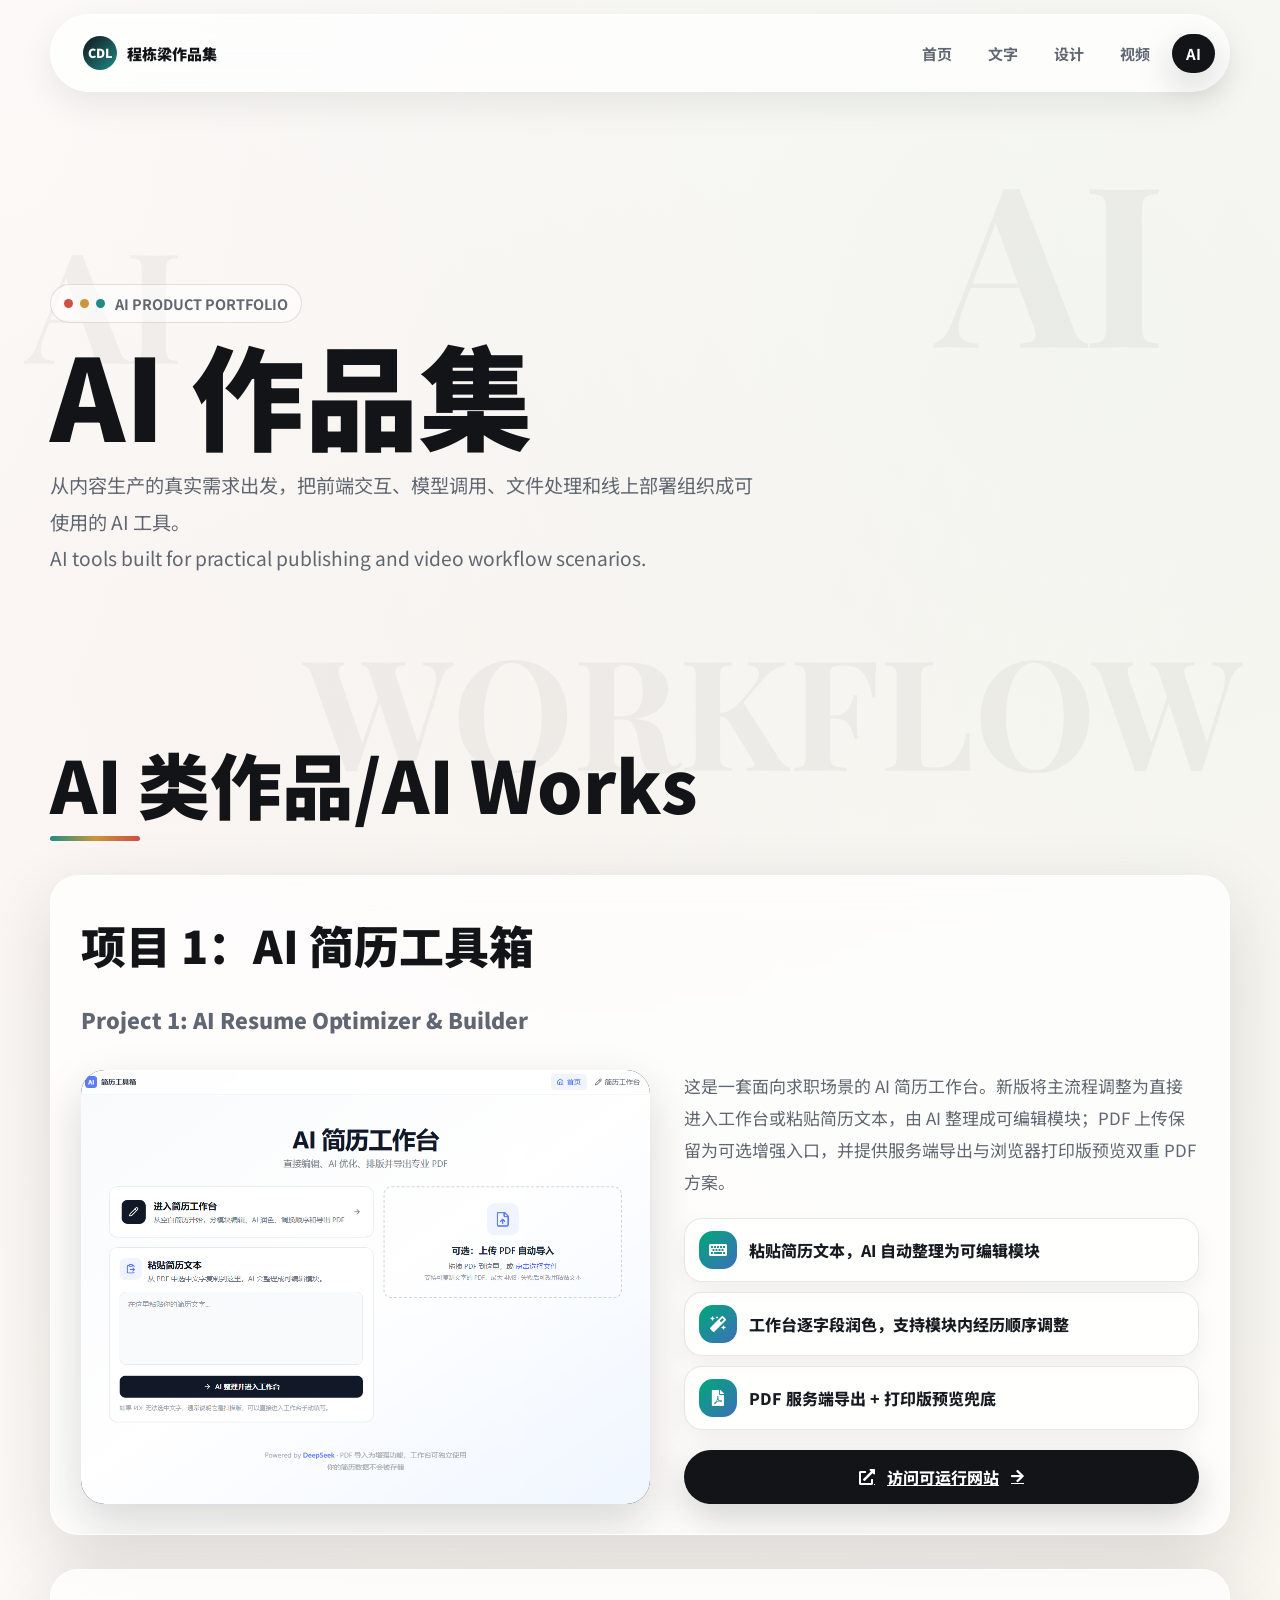
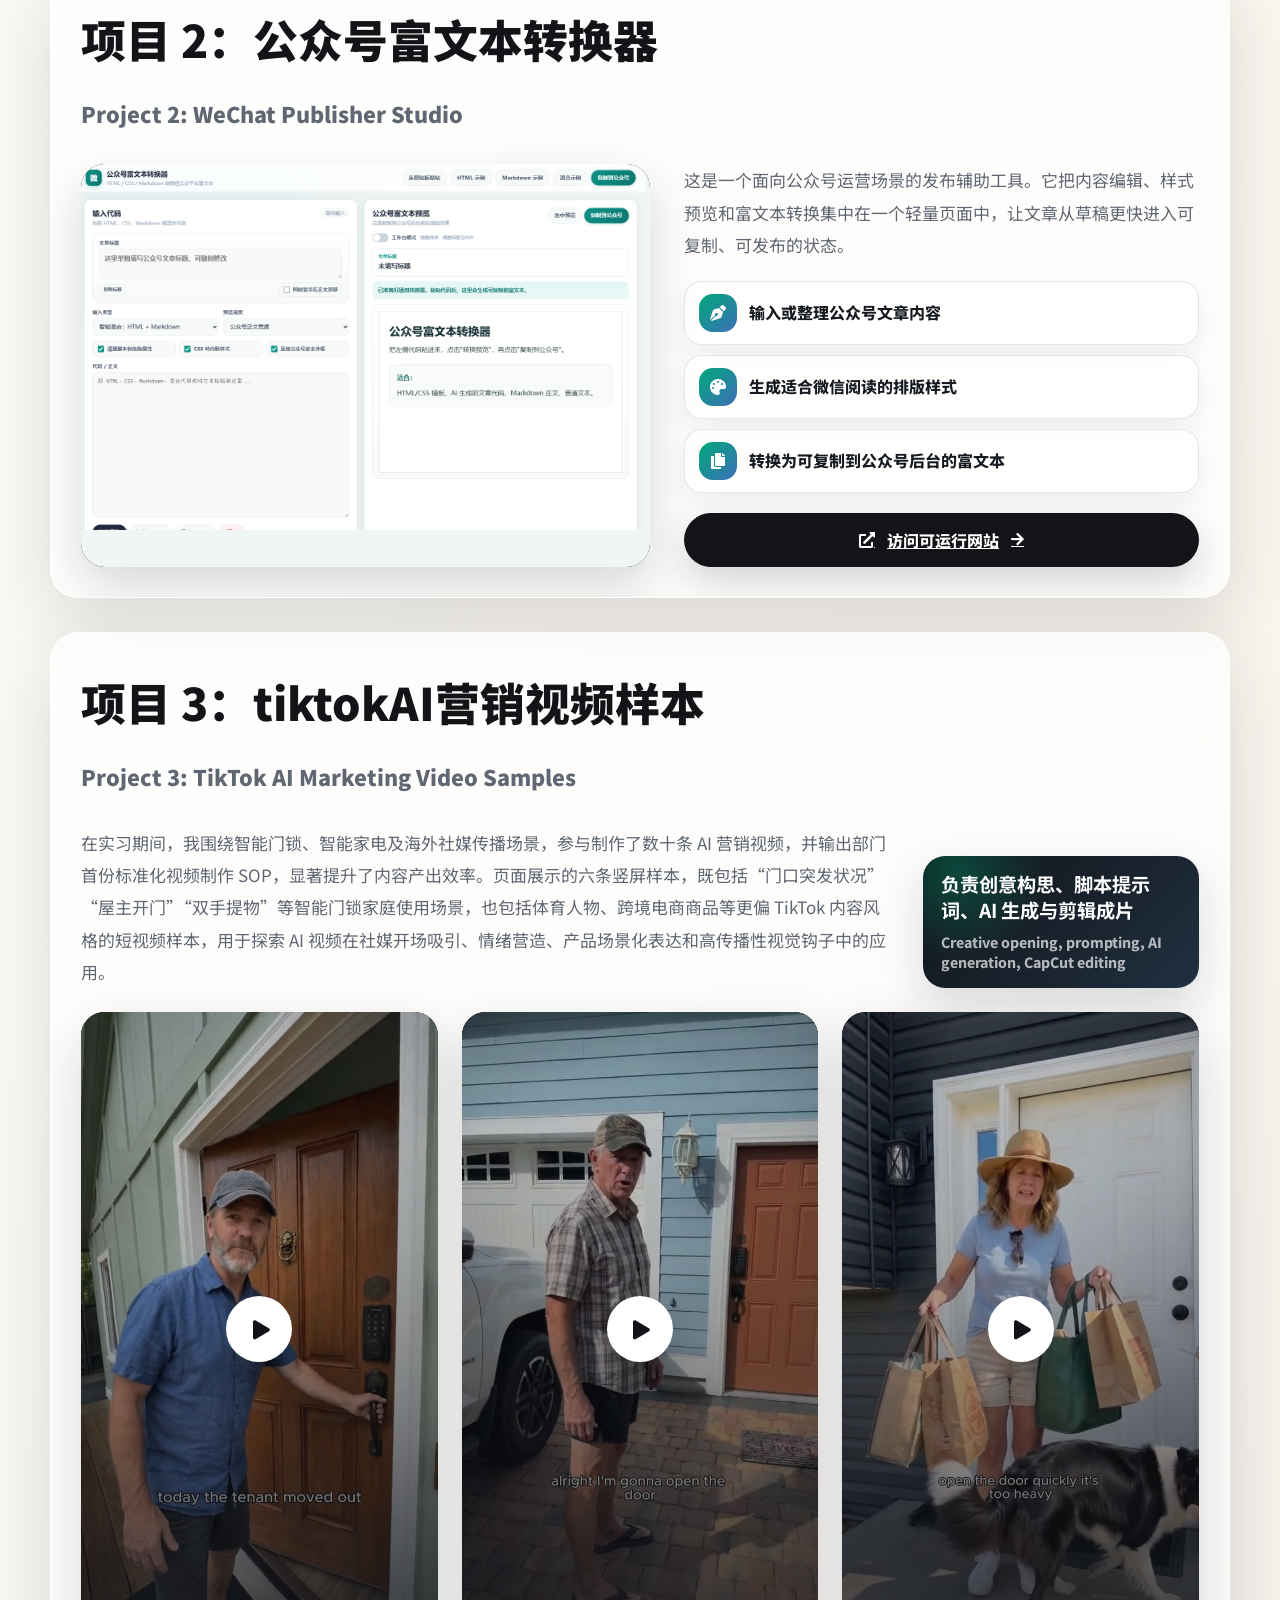
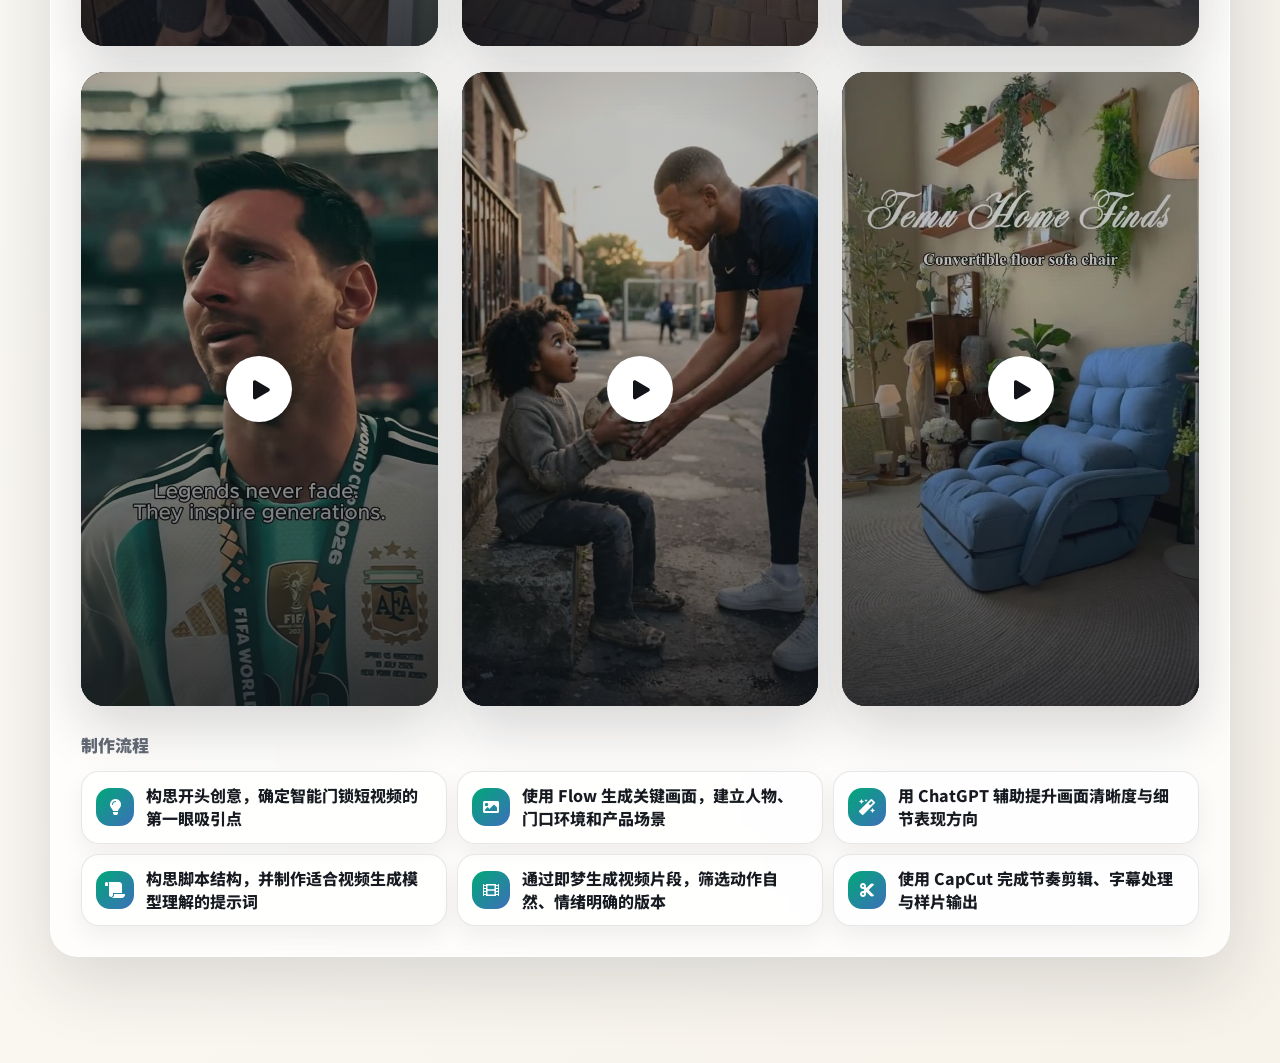
==== commit 170f4450: "Center video play buttons" ====
--- a/ai.html
+++ b/ai.html
@@ -325,7 +325,6 @@
             inset: 0;
             display: grid;
             place-items: center;
-            gap: 14px;
             padding: 22px;
             border: 0;
             color: white;
@@ -358,20 +357,17 @@
             z-index: 1;
             display: grid;
             place-items: center;
-            width: 58px;
-            height: 58px;
+            width: 66px;
+            height: 66px;
             border-radius: 50%;
             color: #111318;
             background: white;
             box-shadow: 0 16px 34px rgba(0,0,0,0.2);
         }
 
-        .video-placeholder strong {
-            position: relative;
-            z-index: 1;
-            max-width: 11em;
-            font-size: 1rem;
-            line-height: 1.5;
+        .video-placeholder span i {
+            margin-left: 4px;
+            font-size: 1.2rem;
         }
 
 
@@ -604,7 +600,6 @@
                             <button class="video-placeholder" type="button" data-video-src="assets/optimized-video/kadish-ai-video-01-web.mp4" data-video-poster="assets/video-posters/kadish-ai-video-01-web.jpg" aria-label="播放 AI 营销视频样本 1">
                                 <img src="assets/video-posters/kadish-ai-video-01-web.jpg" alt="" loading="lazy" decoding="async">
                                 <span><i class="fas fa-play"></i></span>
-                                <strong>播放样本 1</strong>
                             </button>
                         </div>
                     </div>
@@ -613,7 +608,6 @@
                             <button class="video-placeholder" type="button" data-video-src="assets/optimized-video/kadish-ai-video-02-web.mp4" data-video-poster="assets/video-posters/kadish-ai-video-02-web.jpg" aria-label="播放 AI 营销视频样本 2">
                                 <img src="assets/video-posters/kadish-ai-video-02-web.jpg" alt="" loading="lazy" decoding="async">
                                 <span><i class="fas fa-play"></i></span>
-                                <strong>播放样本 2</strong>
                             </button>
                         </div>
                     </div>
@@ -622,7 +616,6 @@
                             <button class="video-placeholder" type="button" data-video-src="assets/optimized-video/kadish-ai-video-03-web.mp4" data-video-poster="assets/video-posters/kadish-ai-video-03-web.jpg" aria-label="播放 AI 营销视频样本 3">
                                 <img src="assets/video-posters/kadish-ai-video-03-web.jpg" alt="" loading="lazy" decoding="async">
                                 <span><i class="fas fa-play"></i></span>
-                                <strong>播放样本 3</strong>
                             </button>
                         </div>
                     </div>
@@ -634,7 +627,6 @@
                             <button class="video-placeholder" type="button" data-video-src="assets/optimized-video/ai-video-messi-web.mp4" data-video-poster="assets/video-posters/ai-video-messi-web.jpg" aria-label="播放 AI 营销视频样本 4">
                                 <img src="assets/video-posters/ai-video-messi-web.jpg" alt="" loading="lazy" decoding="async">
                                 <span><i class="fas fa-play"></i></span>
-                                <strong>播放样本 4</strong>
                             </button>
                         </div>
                     </div>
@@ -643,7 +635,6 @@
                             <button class="video-placeholder" type="button" data-video-src="assets/optimized-video/ai-video-mbappe-web.mp4" data-video-poster="assets/video-posters/ai-video-mbappe-web.jpg" aria-label="播放 AI 营销视频样本 5">
                                 <img src="assets/video-posters/ai-video-mbappe-web.jpg" alt="" loading="lazy" decoding="async">
                                 <span><i class="fas fa-play"></i></span>
-                                <strong>播放样本 5</strong>
                             </button>
                         </div>
                     </div>
@@ -652,7 +643,6 @@
                             <button class="video-placeholder" type="button" data-video-src="assets/optimized-video/ai-video-temu-web.mp4" data-video-poster="assets/video-posters/ai-video-temu-web.jpg" aria-label="播放 AI 营销视频样本 6">
                                 <img src="assets/video-posters/ai-video-temu-web.jpg" alt="" loading="lazy" decoding="async">
                                 <span><i class="fas fa-play"></i></span>
-                                <strong>播放样本 6</strong>
                             </button>
                         </div>
                     </div>
@@ -721,3 +711,4 @@
     </script>
 </body>
 </html>
+
